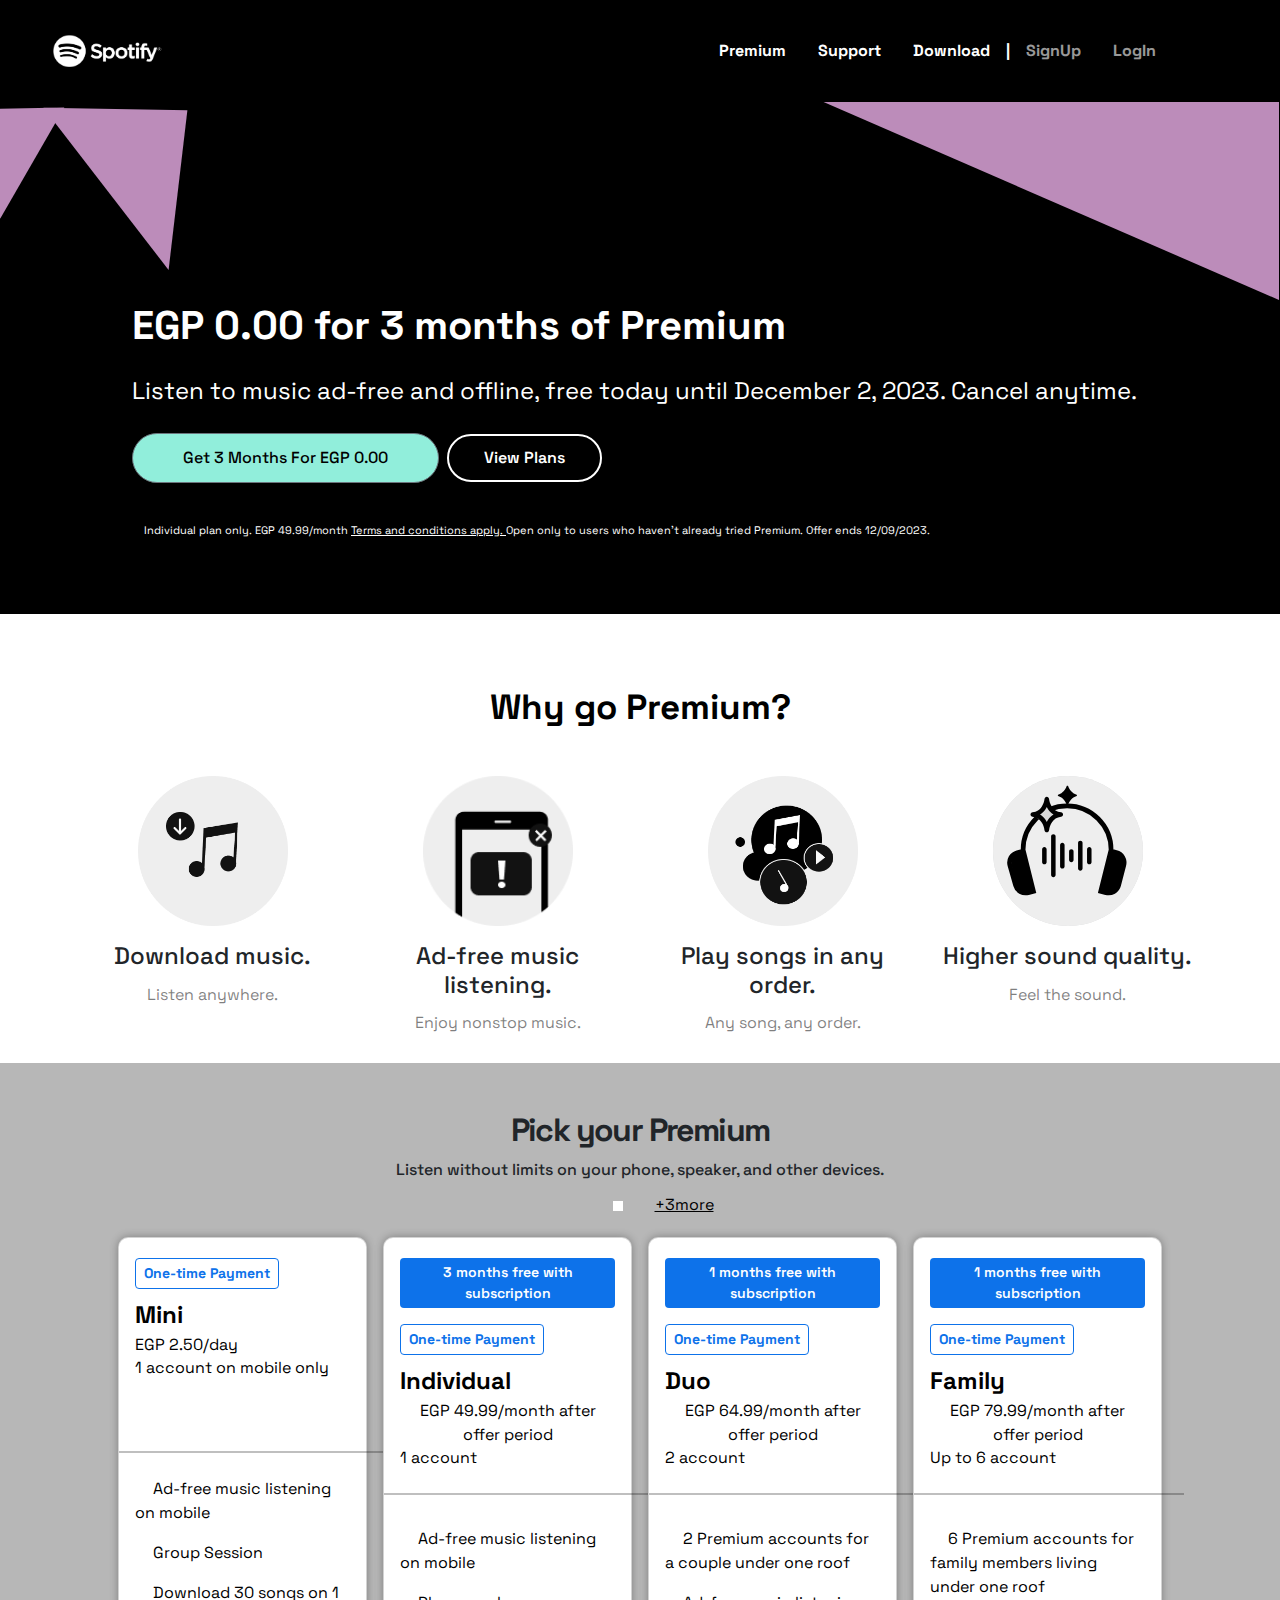
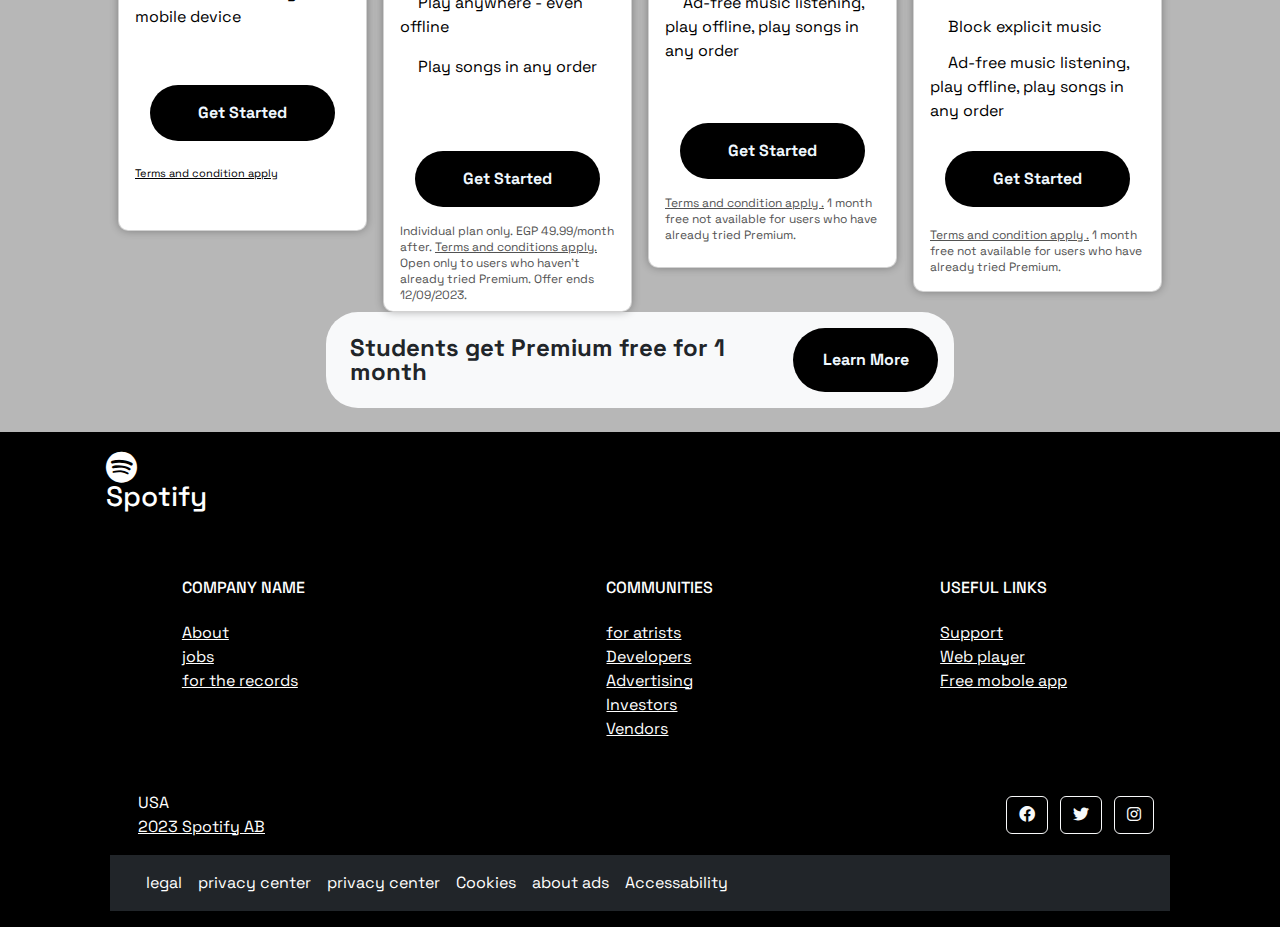
==== index.html @ 702aa42f "Update index.html" ====
<!DOCTYPE html>
<html lang="en">
<head>
    <meta charset="UTF-8">
    <meta name="viewport" content="width=device-width, initial-scale=1.0">
    <meta name="description" content="Spotify Premium - Get 3 months free - Spotify (EG).">
    <title>Spotify Premium - Get 3 months free - Spotify (EG)</title>
    <link rel="preconnect" href="https://fonts.googleapis.com">
    <link rel="preconnect" href="https://fonts.gstatic.com" crossorigin>
    <link href="https://fonts.googleapis.com/css2?family=Barlow+Semi+Condensed:wght@500;600&family=Epilogue:wght@500;700&family=Inter:wght@400;700;800&family=Karla:wght@400;700&family=Lato&family=Libre+Baskerville:ital@0;1&family=Libre+Franklin:wght@300;600;700&family=Montserrat:wght@200&family=Open+Sans:wght@300;400;700&family=Oswald:wght@200&family=Poppins&family=Rubik&family=Space+Grotesk:wght@400;500;700&display=swap" rel="stylesheet">
    <link rel="stylesheet" href="css/all.min.css">
    <link rel="stylesheet" href="css/bootstrap.min.css">
    <link rel="stylesheet" href="css/animate.css">
    <link rel="stylesheet" href="css/master.css">
    <link rel="stylesheet" href="css/spotify.css">
   
</head>
<body>
    <nav class="navbar navbar-expand-lg bg-body-tertiary navbar-dark bg">
        <div class="container-fluid">
            <a class="navbar-brand px-md-2 py-2 py-md-4 " href="#"><img src="images/logo.png" alt=""></a>
         <button class="navbar-toggler" type="button" data-bs-toggle="offcanvas" data-bs-target="#offcanvasRight" aria-controls="offcanvasRight" aria-label="Toggle navigation">
            <i class="fa-solid fa-bars"></i>
         </button>
          <div class="offcanvas bg offcanvas-end text-bg-dark " tabindex="-1" id="offcanvasRight" aria-labelledby="offcanvasRightLabel">
            <div class="offcanvas-header">
              <button type="button" class="btn-close btn-close-white mx-auto me-1" data-bs-dismiss="offcanvas" aria-label="Close"></button>
            </div>
          <div class="offcanvas-body" id="navbarSupportedContent">
            <ul class="navbar-nav px-md-5 me-auto mx-md-5 mb-2 mb-lg-0 fw-bold fs-6 ">
              <li class="nav-item py-2 py-md-0">
                <a class="nav-link px-md-3" aria-current="page" href="#">Premium</a>
              </li>
              <li class="nav-item py-2 py-md-0">
                <a class="nav-link px-md-3" href="#">Support</a>
              </li>
              <li class="nav-item py-2 py-md-0">
                <a class="nav-link px-md-3" href="#">Download</a>
              </li>
              <span class="span">|</span>
              <li class="nav-item py-2 py-md-0">
                <a class="nav-link sign px-md-3" href="#">SignUp</a>
              </li>
              <li class="nav-item py-2 py-md-0">
                <a class="nav-link sign px-md-3" href="#">LogIn</a>
              </li>
            </ul>
          </div>
        </div>
      </nav>

      <header class="container-fluid bg">
        <div class="triangle1"></div>
        <div class="triangle2"></div>
        <div class="div1">
            <h1 class="h1font">EGP 0.00 for 3 months of Premium</h1>
            <p class="pfont">Listen to music ad-free and offline, free today until December 2, 2023. Cancel anytime.</p>
            <button type="button " class="btn btn-secondary my-2 my-md-4 rounded-5 button">Get 3 Months For EGP 0.00</button>
            <button type="button" class="btn btn-secondary  my-3 my-md-0 rounded-5  button2">View Plans</button>
            <footer class="container-fluid pfooterfont">
                Individual plan only. EGP 49.99/month <a href="">Terms and conditions apply. </a> Open only to users who haven't already tried Premium. Offer ends 12/09/2023.
            </footer>
        </div>
      </header>
      <section>
        <!-- start features -->
    <div class="features text-center pt-4 pb-4">
      <div class="container">
          <div class="main-title mt-5 mb-5 position-relative">
              <h2>Why go Premium?</h2>
          </div>
          <div class="row">
              <div class="col-md-6 col-lg-3">
                  <div class="feat">
                      <div class="icon-holder position-relative">
                        <img src="images/music1.png"width="150px" alt="music1">
                      </div>
                      <h4 class="md-3 mt-3">Download music.</h4>
                      <p class="text-black-50 lh-lg ">Listen anywhere.</p>
                  </div>
              </div>
              <div class="col-md-6 col-lg-3">
                  <div class="feat">
                      <div class="icon-holder position-relative">
                        <img src="images/music2.png" width="150px"alt="music2.">
                      </div>
                      <h4 class="md-3 mt-3">Ad-free music listening.</h4>
                      <p class=" text-black-50 lh-lg ">Enjoy nonstop music.</p>
                  </div>
              </div>
              <div class="col-md-6 col-lg-3">
                  <div class="feat">
                      <div class="icon-holder position-relative">
                        <img src="images/music3.png" width="150px"alt="music3">
                      </div>
                      <h4 class="md-3 mt-3">Play songs in any order.</h4>
                      <p class="text-black-50 lh-lg ">Any song, any order.</p>
                  </div>
              </div>
              <div class="  col-md-6 col-lg-3">
                  <div class="feat">
                      <div class="icon-holder position-relative">
                        <img src="images/4a4fc24a-69b3-476b-b6d9-e7597cda526e_enhance_icon_(1).svg"  width="150px">
                      </div>
                      <h4 class="md-3 mt-3">Higher sound quality.</h4>
                      <p class="text-black-50 lh-lg ">Feel the sound.</p>
                  </div>
              </div>
          </div>

      </div>
  </div>
  <!-- end features -->

      </section>
    <div class="container-fluid" id="perimum">
    <h2 class="text-center pt-5">Pick your Premium</h2>
    <h3 class="text-center ">Listen without limits on your phone, speaker, and other devices. </h3>
    <div class="p-1" id="#icons">
      <ul class="text-center  ">
        <a class=href="#"><img src="./Photos/visa.png" alt="" id="visa"></a>
        <a class=href="#"><img src="./Photos/card.png" alt="" id="card"></a>
        <a class=href="#"><img src="./Photos/vodafone.png" alt="" id="vodafone"></a>
        <a class=href="#"><img src="./Photos/orange.png" alt="" id="vodafone"></a>
        <a href="#" class="text-black tt" data-bs-placement="bottom" data-bs-toggle="tooltip" title="">+3more</a>
      </ul>
    </div>
    <div class="container px-5 g-sm-3">
      <div class="row g-md-3 g-sm-5 text-center">
        <div class="col-md-3 col-sm-12">
          <div class="card my-auto" id="c1"> <span id="c2" class="py-1 px-2 mx-3">One-time Payment</span>
            <p id="p1" class="mx-3 pt-2 ">Mini</p>
            <p id="p2" class="mx-3 ">EGP 2.50/day</p>
            <p class="mx-3" id="p3">1 account on mobile only</p>
            <br><br><br>
            <hr class=" m-auto">
            <div class="card-body text-start pb-5">

              <p class="card-text py-2 "> <a href="#"><i class="fa-solid fa-check text-black "></i></a> Ad-free music
                listening on mobile</p>
              <p class="card-text py-2"> <a href="#"><i class="fa-solid fa-check text-black"></i></a> Group Session</p>
              <p class="card-text py-2 "> <a href="#"><i class="fa-solid fa-check text-black"></i></a> Download 30 songs
                on 1
                mobile device</p>


            </div>

            <button class="m-auto w-75 px-5 py-3 mb-2">Get Started</button>
            <a class="mx-3 pt-3 pb-5" id="terms">Terms and condition apply</a>

          </div>
          <br>
        </div>
        <div class="col-md-3 col-sm-12">
          <div class="card my-auto" id="c1">
            <span id="c4" class="py-1 px-2 mx-3 mb-3 ">3 months free with subscription</span>
            <span id="c2" class="py-1 px-2 mx-3">One-time Payment</span>
            <p id="p1" class="mx-3 pt-2 ">Individual</p>
            <p id="p2" class="mx-3 ">EGP 49.99/month after offer period</p>
            <p class="mx-3 pb-2" id="p3">1 account </p>

            <hr>

            <div class="card-body text-start pb-4 pt-2">
              <p class="card-text py-2 "> <a href="#"><i class="fa-solid fa-check text-black "></i></a> Ad-free music
                listening on mobile</p>
              <p class="card-text py-2"> <a href="#"><i class="fa-solid fa-check text-black"></i></a> Play anywhere -
                even offline</p>
              <p class="card-text py-2"> <a href="#"><i class="fa-solid fa-check text-black"></i></a> Play songs in any
                order</p>
            </div>
            <br>

            <button class="m-auto w-75 px-5 py-3 mt-3">Get Started</button>
            <a class="mx-3 pt-3 pb-2 text-justify" id="terms2">Individual plan only. EGP 49.99/month after. <span>Terms
                and conditions
                apply.</span> Open only to users who haven't already tried Premium. Offer ends 12/09/2023.</a>


          </div>
        </div>
        <div class="col-md-3 col-sm-12">
          <div class="card my-auto" id="c1">
            <span id="c4" class="py-1 px-2 mx-3 mb-3 ">1 months free with subscription</span>
            <span id="c2" class="py-1 px-2 mx-3">One-time Payment</span>
            <p id="p1" class="mx-3 pt-2 ">Duo</p>
            <p id="p2" class="mx-3 ">EGP 64.99/month after offer period</p>
            <p class="mx-3 pb-2" id="p3">2 account </p>

            <hr>

            <div class="card-body text-start pb-4 pt-2">
              <p class="card-text py-2 "> <a href="#"><i class="fa-solid fa-check text-black "></i></a> 2 Premium
                accounts for a couple under one roof</p>
              <p class="card-text py-2"> <a href="#"><i class="fa-solid fa-check text-black"></i></a> Ad-free music
                listening, play offline, play songs in any order</p>
            </div>
            <br>
            <button class="m-auto w-75 px-5 py-3 mt-1 ">Get Started</button>
            <a class="mx-3 pt-3 pb-4 text-justify" id="terms2"><span>Terms and condition apply .</span> 1 month free not
              available for users who have already tried Premium.</a>

          </div>
        </div>

        <div class="col-md-3 col-sm-12">
          <div class="card my-auto" id="c1">
            <span id="c4" class="py-1 px-2 mx-3 mb-3 ">1 months free with subscription</span>
            <span id="c2" class="py-1 px-2 mx-3">One-time Payment</span>
            <p id="p1" class="mx-3 pt-2 ">Family</p>
            <p id="p2" class="mx-3 ">EGP 79.99/month after offer period</p>
            <p class="mx-3 pb-2" id="p3">Up to 6 account </p>

            <hr>

            <div class="card-body text-start pb-4 pt-2">
              <p class="card-text py-2 "> <a href="#"><i class="fa-solid fa-check text-black "></i></a> 6 Premium
                accounts for family members living under one roof</p>
              <p class="card-text py-2"> <a href="#"><i class="fa-solid fa-check text-black"></i></a> Block explicit
                music</p>
              <p class="card-text py-1"> <a href="#"><i class="fa-solid fa-check text-black"></i></a> Ad-free music
                listening, play offline, play songs in any order</p>
            </div>

            <button class="m-auto w-75 px-5 py-3 mb-1">Get Started</button>
            <a class="mx-3 pt-3 pb-3 text-justify" id="terms2"><span>Terms and condition apply .</span> 1 month free not
              available for users who have already tried Premium.</a>


          </div>
        </div>
      </div>
    </div>
    <div class=" justify-content-center py-3 d-flex bg-light rounded-5 w-50 mx-auto  ">
      <p class=" w-75 px-3 mx-2 py-2 " id="pfoot">Students get Premium free for 1 month</p>
      <button id="bot1" class=" w-25 py-2 mx-3">Learn More</button>
    </div>
    <br>
  </div>
  </div>

      <section>

      </section>
       <!-- Footer -->
        <footer
                class="text-center text-lg-start text-white"
                style="background-color: black"
                >
          <!-- Grid container -->
          <div class="container p-4 pb-0">

            <div class="container">
              <div class="item1">
                <div>
                  <i class="fa-brands fa-spotify fa-2xl" style="color: #ffffff;"></i><h3 class=" mb-4 font-weight-bold">Spotify</h3>
                </div>
              </div>
           
             <br>

            <!-- Section: Links -->
            <section class="">
              <!--Grid row-->
              <div class="row">
                <!-- Grid column -->
                <div class="col-md-3 col-lg-3 col-xl-3 mx-auto mt-3">
                  <h6 class="text-uppercase mb-4 font-weight-bold">
                    Company name
                  </h6>
                  <p>
                    <a class="text-white">About</a>
                  </p>
                  <p>
                    <a class="text-white">jobs</a>
                  </p>
                  <p>
                    <a class="text-white">for the records</a>
                  </p>
                </div>
                <!-- Grid column -->
      
                <hr class="w-100 clearfix d-md-none" />
      
                <!-- Grid column -->
                <div class="col-md-2 col-lg-2 col-xl-2 mx-auto mt-3">
                  <h6 class="text-uppercase mb-4 font-weight-bold">Communities</h6>
                  <p>
                    <a class="text-white">for atrists</a>
                  </p>
                  <p>
                    <a class="text-white">Developers</a>
                  </p>
                  <p>
                    <a class="text-white">Advertising</a>
                  </p>
                  <p>
                    <a class="text-white">Investors</a>
                  </p>
                  <p>
                    <a class="text-white">Vendors</a>
                  </p>
                </div>
                <!-- Grid column -->
      
                <hr class="w-100 clearfix d-md-none" />
      
                <!-- Grid column -->
                <div class="col-md-3 col-lg-2 col-xl-2 mx-auto mt-3">
                  <h6 class="text-uppercase mb-4 font-weight-bold">
                    Useful links
                  </h6>
                  <p>
                    <a class="text-white">Support</a>
                  </p>
                  <p>
                    <a class="text-white">Web player</a>
                  </p>
                  <p>
                    <a class="text-white">Free mobole app</a>
                  </p>
                
                </div>
      
               
              <!--Grid row-->
            </section>
            <!-- Section: Links -->
      
            <hr class="my-3">
      
            <!-- Section: Copyright -->
            <section class="p-3 pt-0">
              <div class="row d-flex align-items-center">
                <!-- Grid column -->
                <div class="col-md-7 col-lg-8 text-center text-md-start">
                  <!-- Copyright -->
                  <div class="p-3">
                    USA
                    <br>
                    <a class="text-white" href="https://mdbootstrap.com/"
                       >2023 Spotify AB</a
                      >
                  </div>
                  <!-- Copyright -->
                </div>
                <!-- Grid column -->

                <div class="col-md-5 col-lg-4 ml-lg-0 text-center text-md-end">

                  <!-- Facebook -->


                  <a
                     class="btn btn-outline-light btn-floating m-1"
                     class="text-white"
                     role="button"
                     ><i class="fa-brands fa-facebook"></i>
                    </a>
    

                 
                  <!-- Twitter -->
                  <a
                     class="btn btn-outline-light btn-floating m-1"
                     class="text-white"
                     role="button"
                     ><i class="fab fa-twitter"></i
                    ></a>
    
                  <!-- Instagram -->
                  <a
                     class="btn btn-outline-light btn-floating m-1"
                     class="text-white"
                     role="button"
                     ><i class="fab fa-instagram"></i
                    ></a>
                </div>

               
              
                <nav class="navbar navbar-expand-lg bg-body-dark bg-dark" data-bs-theme="dark">
                  <div class="container-fluid" >
                    <a class="navbar-brand" href="#"></a>
                    <button class="navbar-toggler" type="button" data-bs-toggle="collapse" data-bs-target="#navbarSupportedContent" aria-controls="navbarSupportedContent" aria-expanded="false" aria-label="Toggle navigation">
                      <span class="navbar-toggler-icon"></span>
                    </button>
                    <div class="collapse navbar-collapse" id="navbarSupportedContent">
                      <ul class="navbar-nav me-auto mb-2 mb-lg-0">
                        <li class="nav-item">
                          <a class="nav-link active" aria-current="page" href="#">legal</a>
                        </li>
                        <li class="nav-item">
                          <a class="nav-link" href="#">privacy center</a>
                        </li>
                        <li class="nav-item">
                          <a class="nav-link" href="#">privacy center</a>
                        </li>
                        <li class="nav-item">
                          <a class="nav-link" href="#"> Cookies</a>
                        </li>

                        <li class="nav-item">
                          <a class="nav-link" href="#">about ads</a>
                        </li>

                        <li class="nav-item">
                          <a class="nav-link" href="#">Accessability</a>
                        </li>
                      </ul>
                      
                    </div>
                  </div>
                </nav>

                <!-- Grid column -->
              </div>
            </section>
            <!-- Section: Copyright -->
          </div>
          <!-- Grid container -->
        </footer>
        <!-- Footer -->
      </div>
    <script src="js/bootstrap.bundle.min.js"></script>
    <script src="js/wow.min.js"></script>
    <script>
      new WOW().init();
    </script>
</body>
</html>
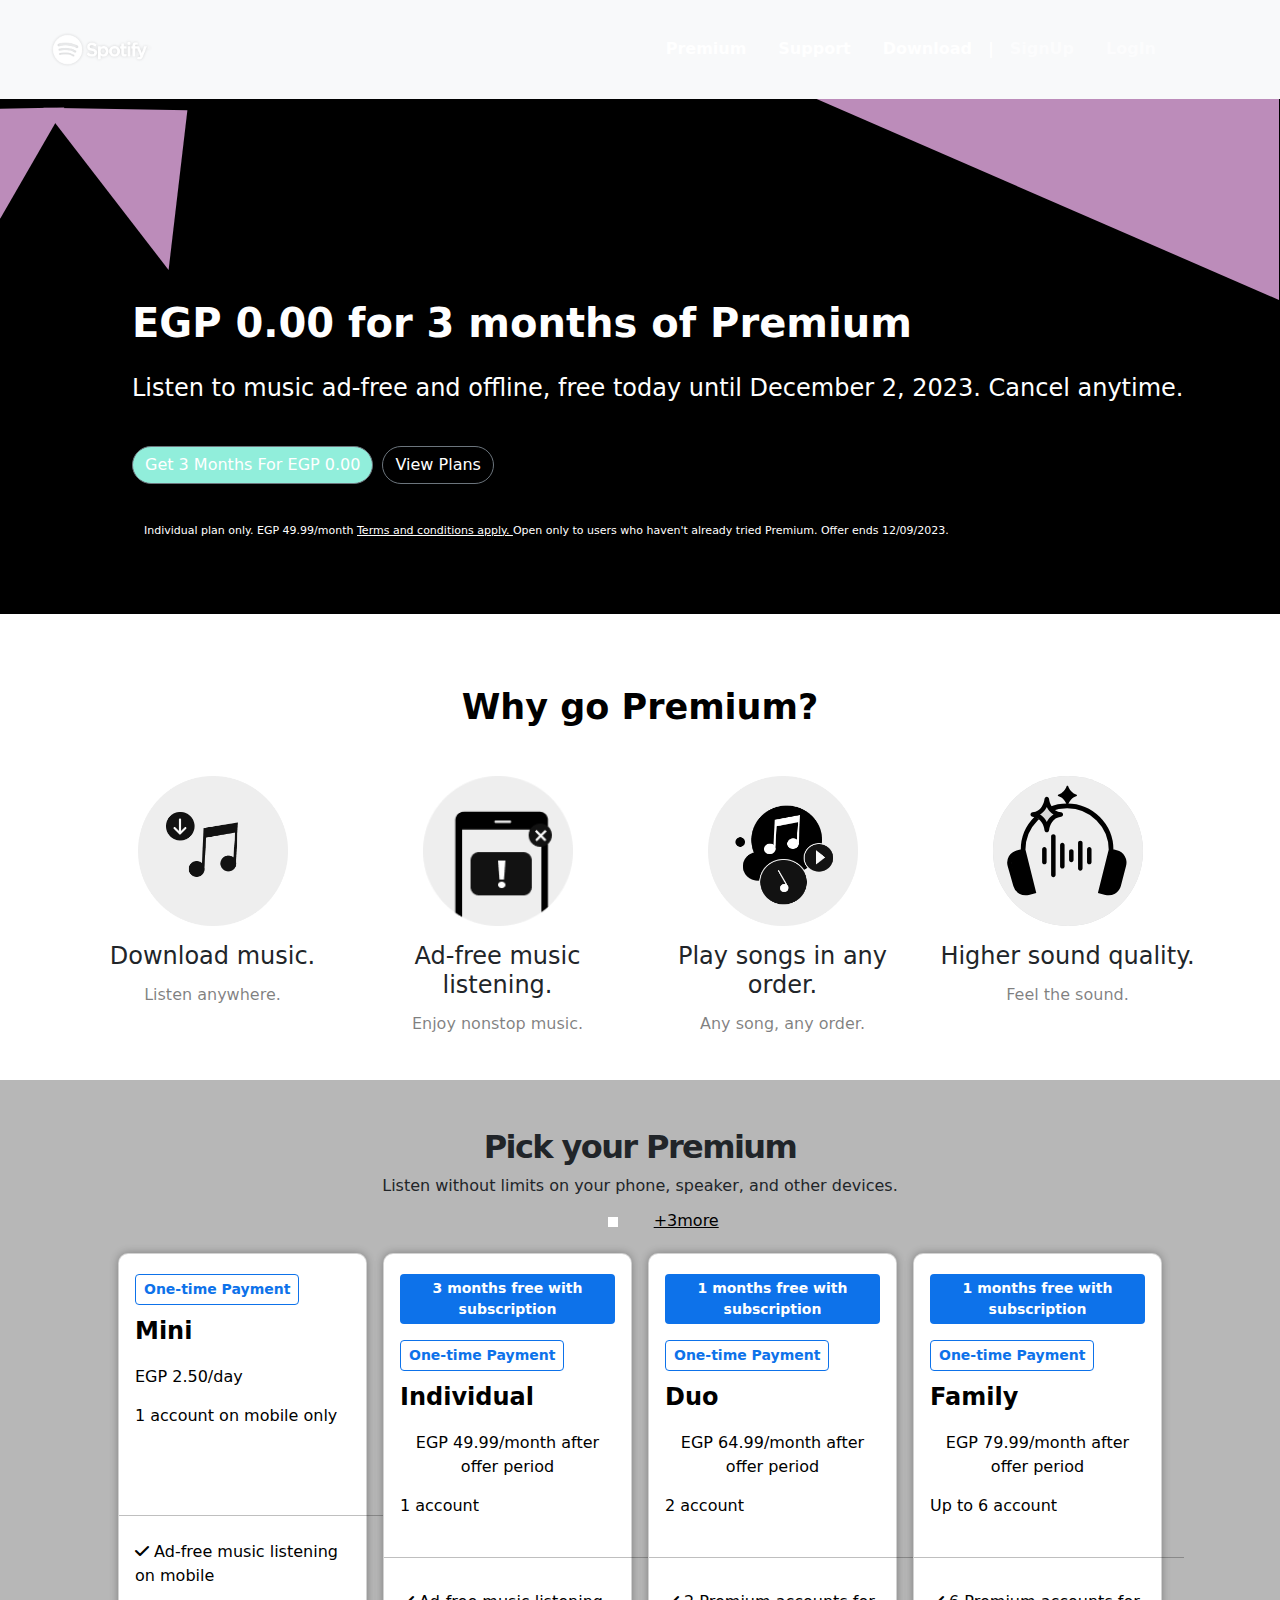
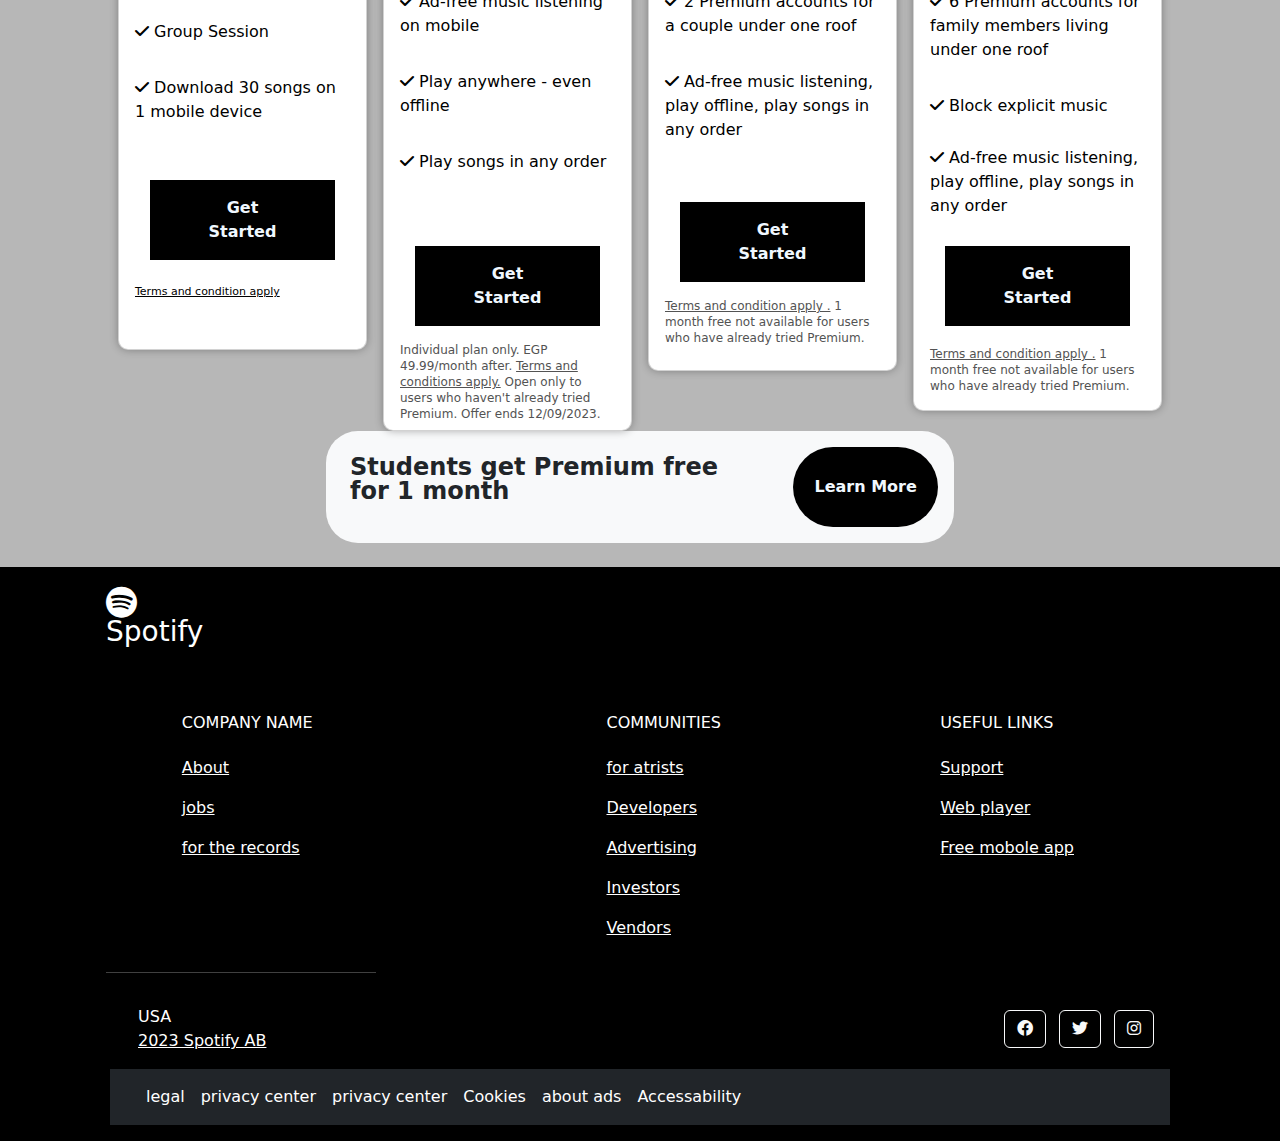
==== commit e6799d23: "Update index.html" ====
--- a/index.html
+++ b/index.html
@@ -13,6 +13,9 @@
     <link rel="stylesheet" href="css/animate.css">
     <link rel="stylesheet" href="css/master.css">
     <link rel="stylesheet" href="css/spotify.css">
+     <link rel="stylesheet" href="css/bootstrap.css">
+
+    
    
 </head>
 <body>
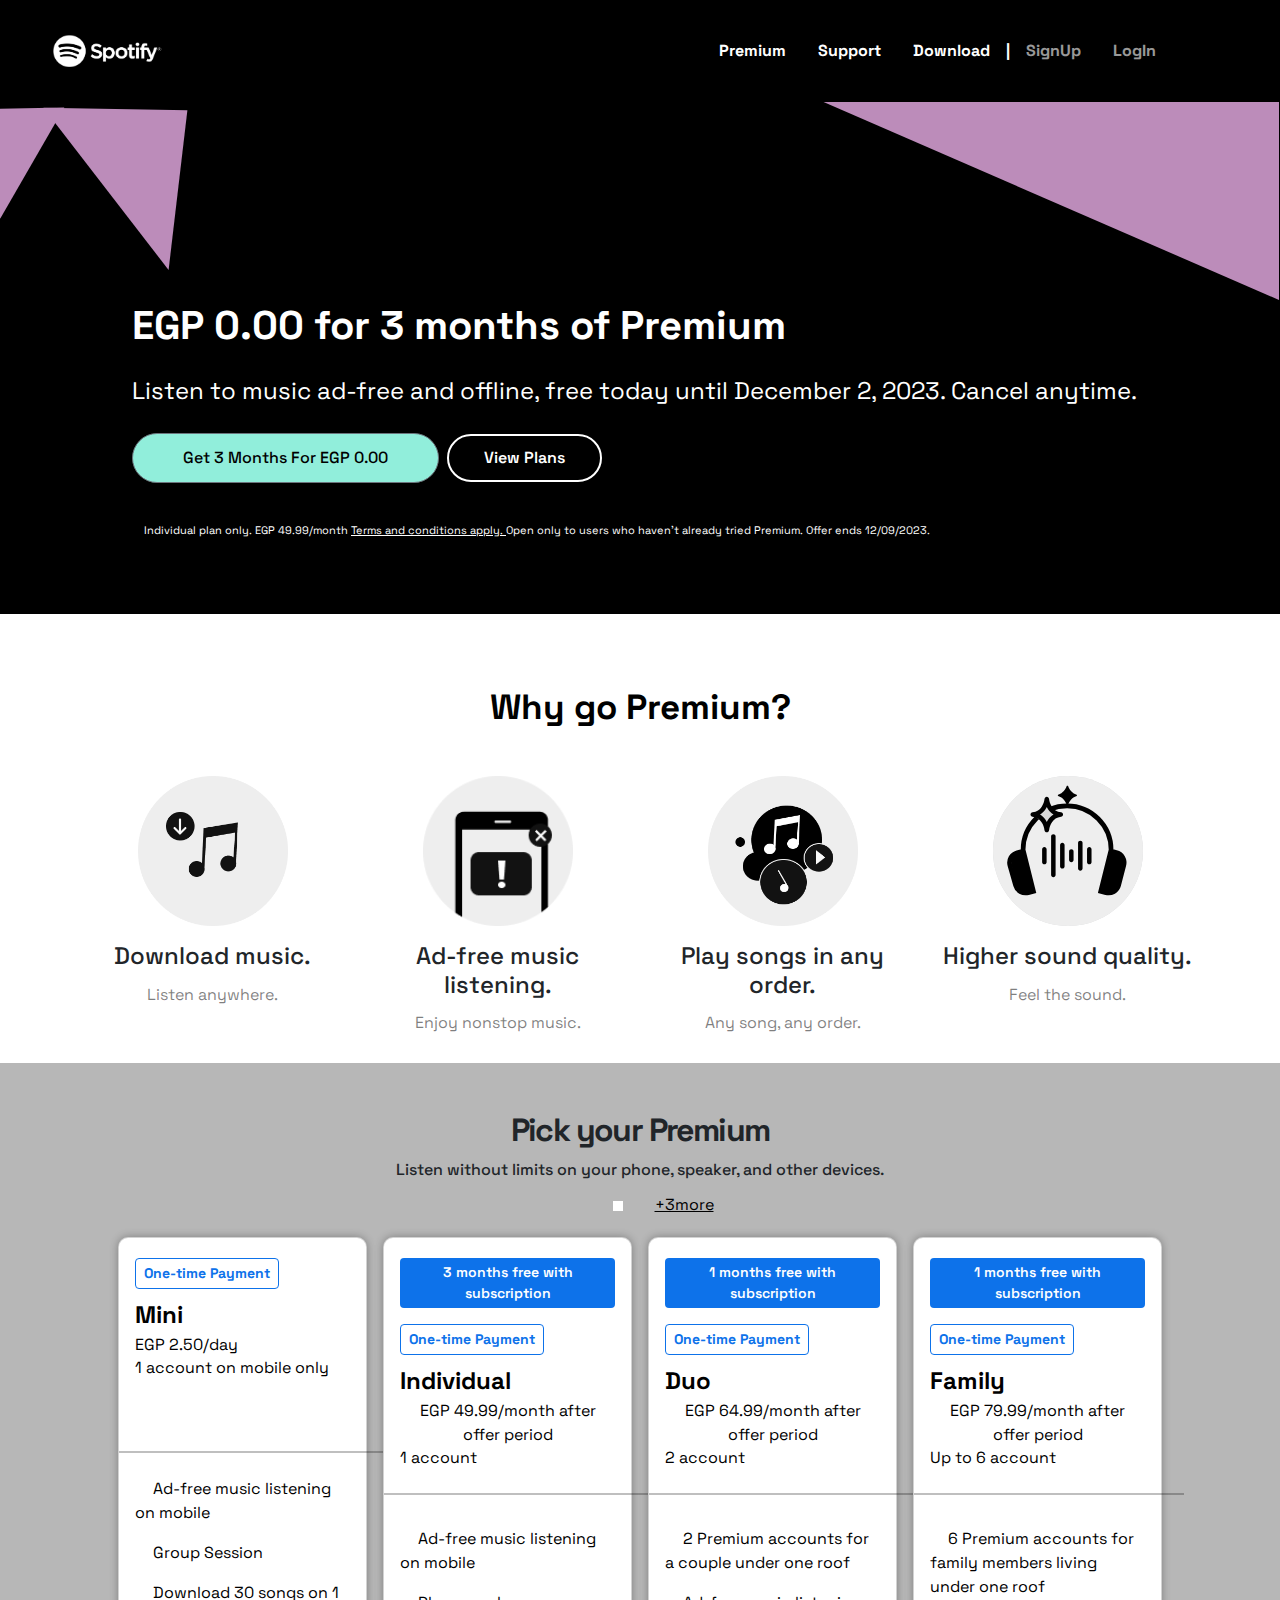
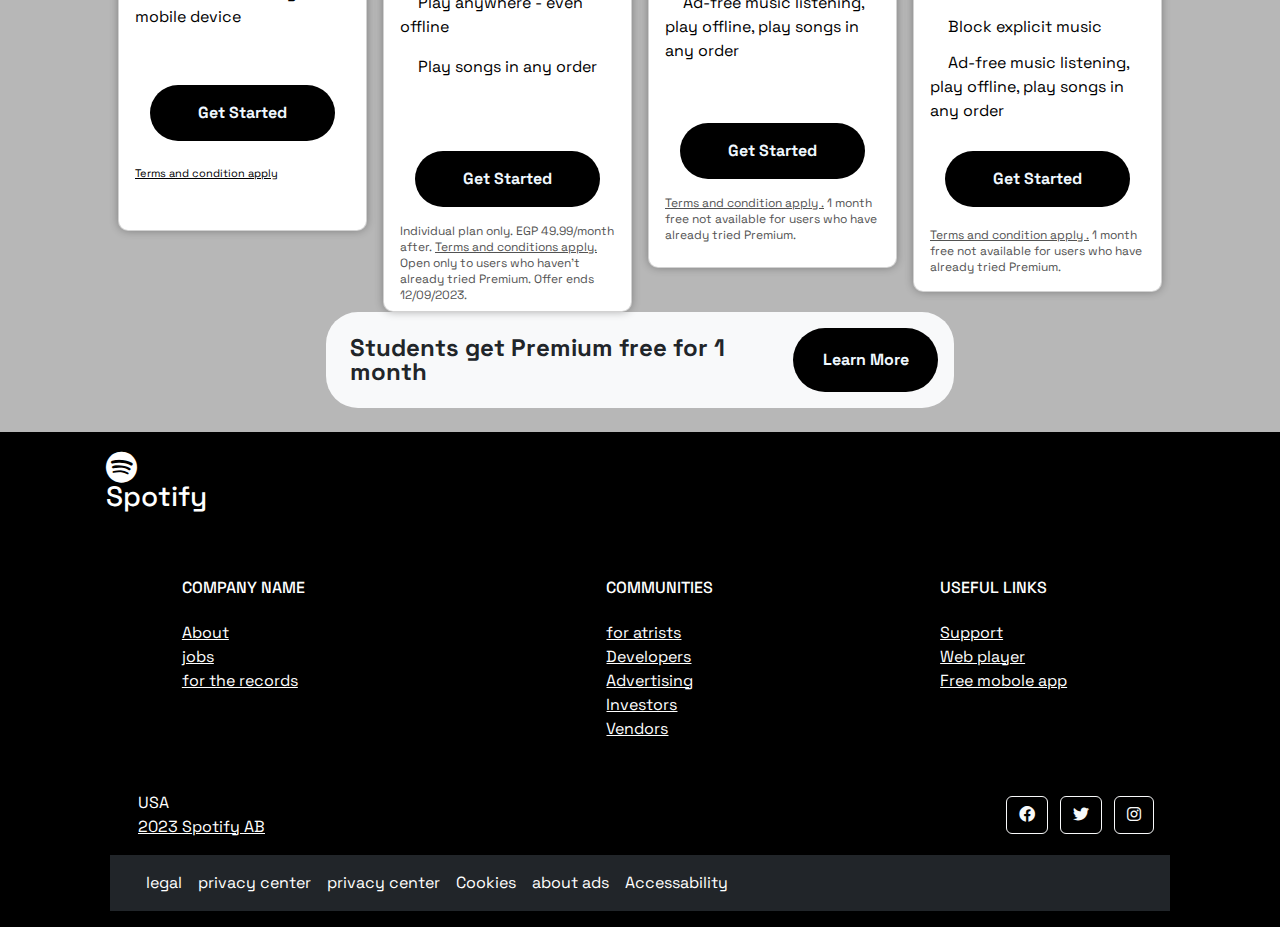
==== commit 1125ee7a: "Update index.html" ====
--- a/index.html
+++ b/index.html
@@ -13,7 +13,6 @@
     <link rel="stylesheet" href="css/animate.css">
     <link rel="stylesheet" href="css/master.css">
     <link rel="stylesheet" href="css/spotify.css">
-     <link rel="stylesheet" href="css/bootstrap.css">
 
     
    
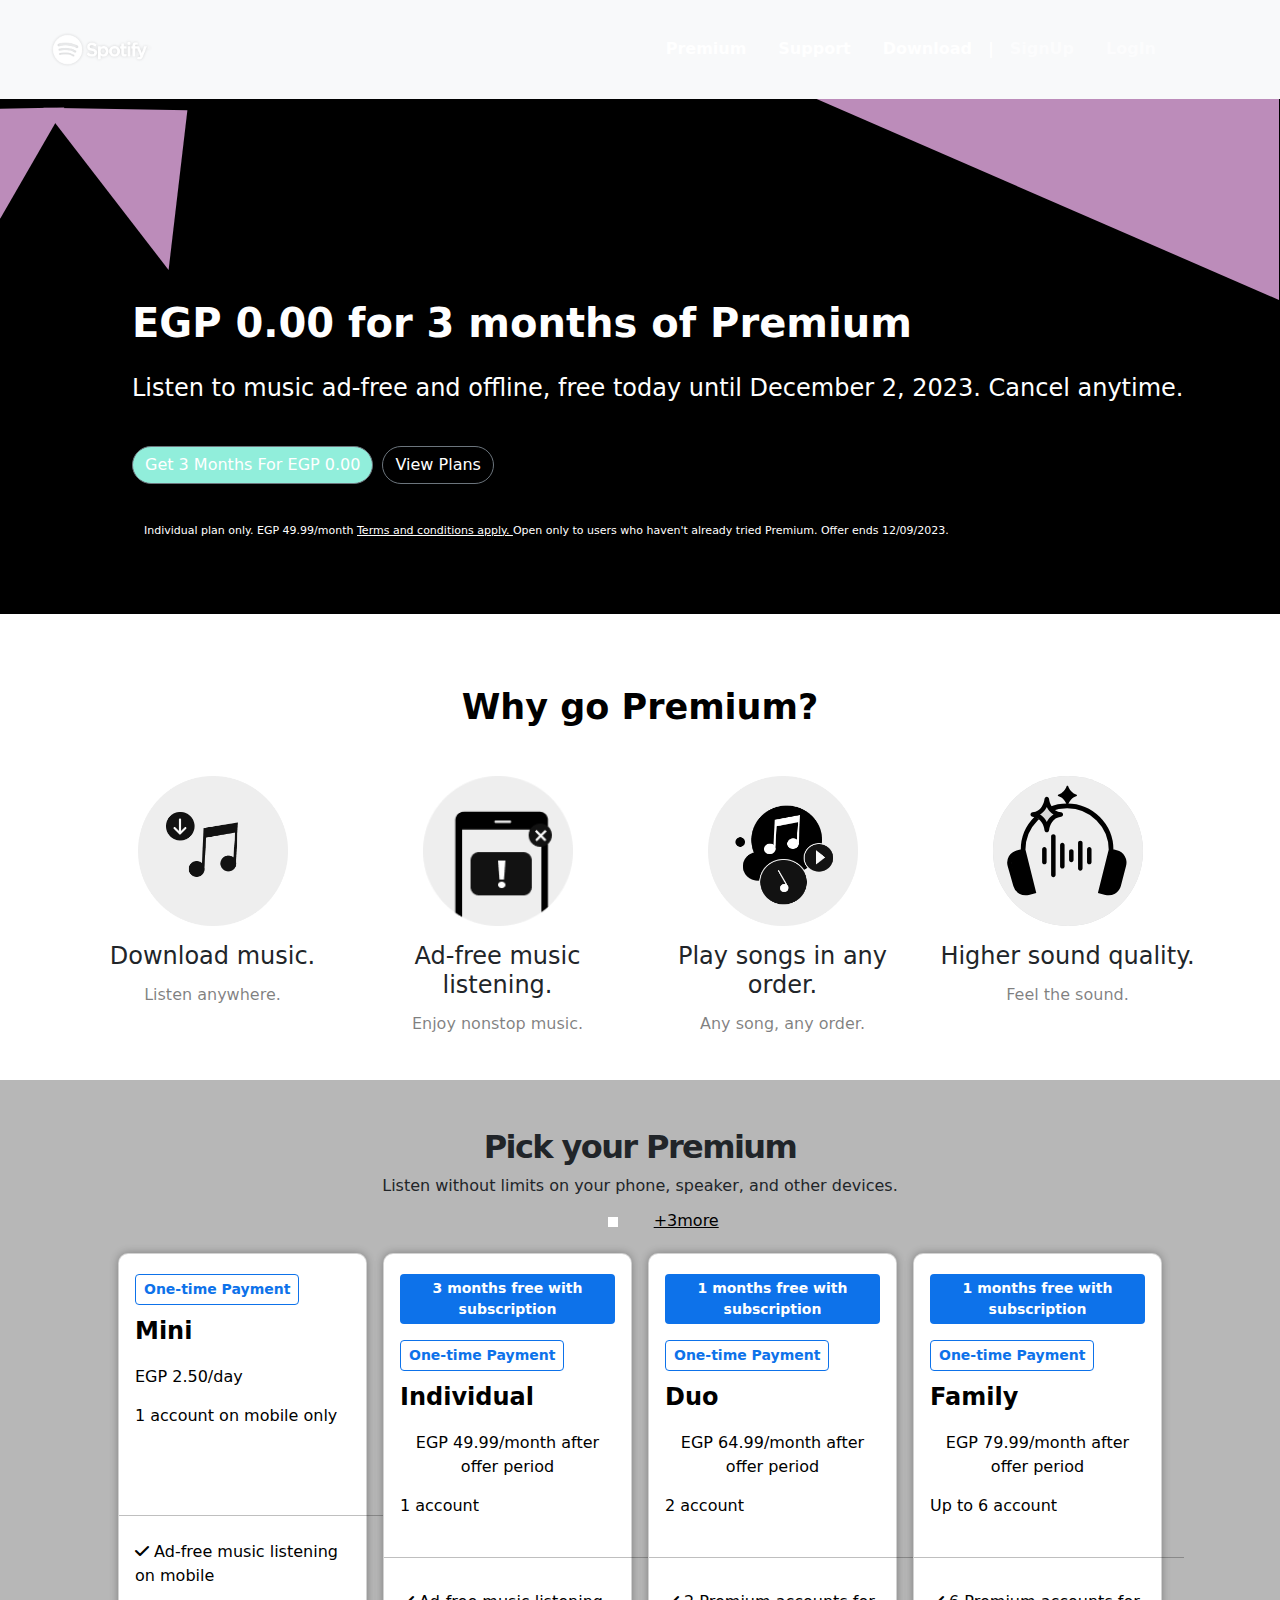
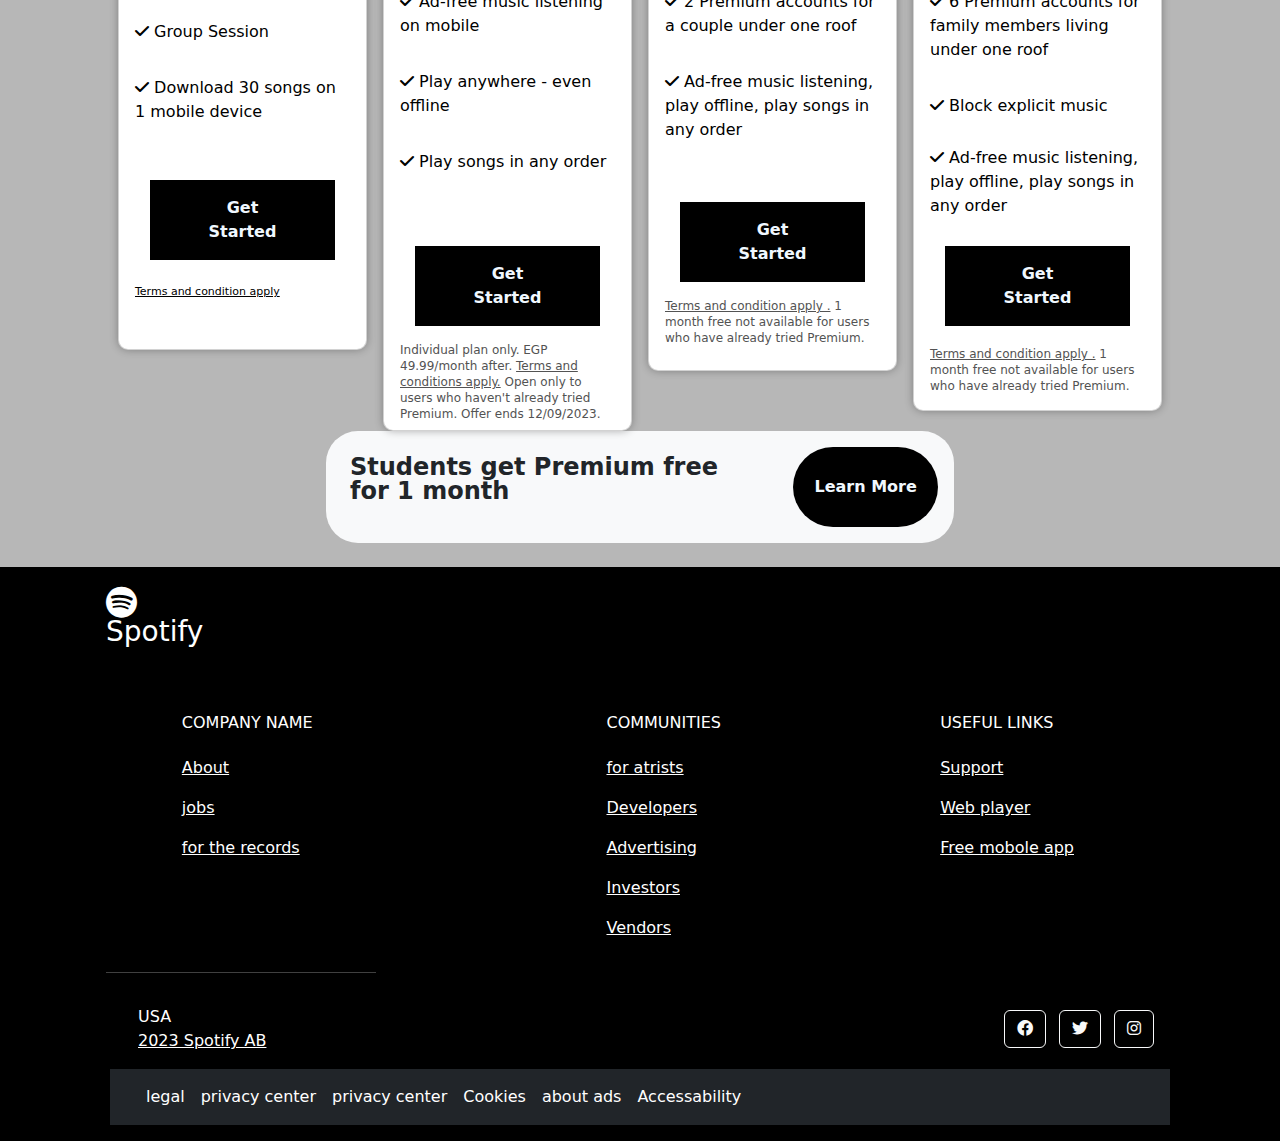
==== commit c1049816: "Update index.html" ====
--- a/index.html
+++ b/index.html
@@ -13,6 +13,9 @@
     <link rel="stylesheet" href="css/animate.css">
     <link rel="stylesheet" href="css/master.css">
     <link rel="stylesheet" href="css/spotify.css">
+    <link rel="stylesheet" href="all.min.css">
+    <link rel="stylesheet" href="css/bootstrap.css"
+
 
     
    
--- a/all.min.css
+++ b/all.min.css
@@ -0,0 +1,9 @@
+/*!
+ * Font Awesome Free 6.4.0 by @fontawesome - https://fontawesome.com
+ * License - https://fontawesome.com/license/free (Icons: CC BY 4.0, Fonts: SIL OFL 1.1, Code: MIT License)
+ * Copyright 2023 Fonticons, Inc.
+ */
+.fa{font-family:var(--fa-style-family,"Font Awesome 6 Free");font-weight:var(--fa-style,900)}.fa,.fa-brands,.fa-classic,.fa-regular,.fa-sharp,.fa-solid,.fab,.far,.fas{-moz-osx-font-smoothing:grayscale;-webkit-font-smoothing:antialiased;display:var(--fa-display,inline-block);font-style:normal;font-variant:normal;line-height:1;text-rendering:auto}.fa-classic,.fa-regular,.fa-solid,.far,.fas{font-family:"Font Awesome 6 Free"}.fa-brands,.fab{font-family:"Font Awesome 6 Brands"}.fa-1x{font-size:1em}.fa-2x{font-size:2em}.fa-3x{font-size:3em}.fa-4x{font-size:4em}.fa-5x{font-size:5em}.fa-6x{font-size:6em}.fa-7x{font-size:7em}.fa-8x{font-size:8em}.fa-9x{font-size:9em}.fa-10x{font-size:10em}.fa-2xs{font-size:.625em;line-height:.1em;vertical-align:.225em}.fa-xs{font-size:.75em;line-height:.08333em;vertical-align:.125em}.fa-sm{font-size:.875em;line-height:.07143em;vertical-align:.05357em}.fa-lg{font-size:1.25em;line-height:.05em;vertical-align:-.075em}.fa-xl{font-size:1.5em;line-height:.04167em;vertical-align:-.125em}.fa-2xl{font-size:2em;line-height:.03125em;vertical-align:-.1875em}.fa-fw{text-align:center;width:1.25em}.fa-ul{list-style-type:none;margin-left:var(--fa-li-margin,2.5em);padding-left:0}.fa-ul>li{position:relative}.fa-li{left:calc(var(--fa-li-width, 2em)*-1);position:absolute;text-align:center;width:var(--fa-li-width,2em);line-height:inherit}.fa-border{border-radius:var(--fa-border-radius,.1em);border:var(--fa-border-width,.08em) var(--fa-border-style,solid) var(--fa-border-color,#eee);padding:var(--fa-border-padding,.2em .25em .15em)}.fa-pull-left{float:left;margin-right:var(--fa-pull-margin,.3em)}.fa-pull-right{float:right;margin-left:var(--fa-pull-margin,.3em)}.fa-beat{-webkit-animation-name:fa-beat;animation-name:fa-beat;-webkit-animation-delay:var(--fa-animation-delay,0s);animation-delay:var(--fa-animation-delay,0s);-webkit-animation-direction:var(--fa-animation-direction,normal);animation-direction:var(--fa-animation-direction,normal);-webkit-animation-duration:var(--fa-animation-duration,1s);animation-duration:var(--fa-animation-duration,1s);-webkit-animation-iteration-count:var(--fa-animation-iteration-count,infinite);animation-iteration-count:var(--fa-animation-iteration-count,infinite);-webkit-animation-timing-function:var(--fa-animation-timing,ease-in-out);animation-timing-function:var(--fa-animation-timing,ease-in-out)}.fa-bounce{-webkit-animation-name:fa-bounce;animation-name:fa-bounce;-webkit-animation-delay:var(--fa-animation-delay,0s);animation-delay:var(--fa-animation-delay,0s);-webkit-animation-direction:var(--fa-animation-direction,normal);animation-direction:var(--fa-animation-direction,normal);-webkit-animation-duration:var(--fa-animation-duration,1s);animation-duration:var(--fa-animation-duration,1s);-webkit-animation-iteration-count:var(--fa-animation-iteration-count,infinite);animation-iteration-count:var(--fa-animation-iteration-count,infinite);-webkit-animation-timing-function:var(--fa-animation-timing,cubic-bezier(.28,.84,.42,1));animation-timing-function:var(--fa-animation-timing,cubic-bezier(.28,.84,.42,1))}.fa-fade{-webkit-animation-name:fa-fade;animation-name:fa-fade;-webkit-animation-iteration-count:var(--fa-animation-iteration-count,infinite);animation-iteration-count:var(--fa-animation-iteration-count,infinite);-webkit-animation-timing-function:var(--fa-animation-timing,cubic-bezier(.4,0,.6,1));animation-timing-function:var(--fa-animation-timing,cubic-bezier(.4,0,.6,1))}.fa-beat-fade,.fa-fade{-webkit-animation-delay:var(--fa-animation-delay,0s);animation-delay:var(--fa-animation-delay,0s);-webkit-animation-direction:var(--fa-animation-direction,normal);animation-direction:var(--fa-animation-direction,normal);-webkit-animation-duration:var(--fa-animation-duration,1s);animation-duration:var(--fa-animation-duration,1s)}.fa-beat-fade{-webkit-animation-name:fa-beat-fade;animation-name:fa-beat-fade;-webkit-animation-iteration-count:var(--fa-animation-iteration-count,infinite);animation-iteration-count:var(--fa-animation-iteration-count,infinite);-webkit-animation-timing-function:var(--fa-animation-timing,cubic-bezier(.4,0,.6,1));animation-timing-function:var(--fa-animation-timing,cubic-bezier(.4,0,.6,1))}.fa-flip{-webkit-animation-name:fa-flip;animation-name:fa-flip;-webkit-animation-delay:var(--fa-animation-delay,0s);animation-delay:var(--fa-animation-delay,0s);-webkit-animation-direction:var(--fa-animation-direction,normal);animation-direction:var(--fa-animation-direction,normal);-webkit-animation-duration:var(--fa-animation-duration,1s);animation-duration:var(--fa-animation-duration,1s);-webkit-animation-iteration-count:var(--fa-animation-iteration-count,infinite);animation-iteration-count:var(--fa-animation-iteration-count,infinite);-webkit-animation-timing-function:var(--fa-animation-timing,ease-in-out);animation-timing-function:var(--fa-animation-timing,ease-in-out)}.fa-shake{-webkit-animation-name:fa-shake;animation-name:fa-shake;-webkit-animation-duration:var(--fa-animation-duration,1s);animation-duration:var(--fa-animation-duration,1s);-webkit-animation-iteration-count:var(--fa-animation-iteration-count,infinite);animation-iteration-count:var(--fa-animation-iteration-count,infinite);-webkit-animation-timing-function:var(--fa-animation-timing,linear);animation-timing-function:var(--fa-animation-timing,linear)}.fa-shake,.fa-spin{-webkit-animation-delay:var(--fa-animation-delay,0s);animation-delay:var(--fa-animation-delay,0s);-webkit-animation-direction:var(--fa-animation-direction,normal);animation-direction:var(--fa-animation-direction,normal)}.fa-spin{-webkit-animation-name:fa-spin;animation-name:fa-spin;-webkit-animation-duration:var(--fa-animation-duration,2s);animation-duration:var(--fa-animation-duration,2s);-webkit-animation-iteration-count:var(--fa-animation-iteration-count,infinite);animation-iteration-count:var(--fa-animation-iteration-count,infinite);-webkit-animation-timing-function:var(--fa-animation-timing,linear);animation-timing-function:var(--fa-animation-timing,linear)}.fa-spin-reverse{--fa-animation-direction:reverse}.fa-pulse,.fa-spin-pulse{-webkit-animation-name:fa-spin;animation-name:fa-spin;-webkit-animation-direction:var(--fa-animation-direction,normal);animation-direction:var(--fa-animation-direction,normal);-webkit-animation-duration:var(--fa-animation-duration,1s);animation-duration:var(--fa-animation-duration,1s);-webkit-animation-iteration-count:var(--fa-animation-iteration-count,infinite);animation-iteration-count:var(--fa-animation-iteration-count,infinite);-webkit-animation-timing-function:var(--fa-animation-timing,steps(8));animation-timing-function:var(--fa-animation-timing,steps(8))}@media (prefers-reduced-motion:reduce){.fa-beat,.fa-beat-fade,.fa-bounce,.fa-fade,.fa-flip,.fa-pulse,.fa-shake,.fa-spin,.fa-spin-pulse{-webkit-animation-delay:-1ms;animation-delay:-1ms;-webkit-animation-duration:1ms;animation-duration:1ms;-webkit-animation-iteration-count:1;animation-iteration-count:1;-webkit-transition-delay:0s;transition-delay:0s;-webkit-transition-duration:0s;transition-duration:0s}}@-webkit-keyframes fa-beat{0%,90%{-webkit-transform:scale(1);transform:scale(1)}45%{-webkit-transform:scale(var(--fa-beat-scale,1.25));transform:scale(var(--fa-beat-scale,1.25))}}@keyframes fa-beat{0%,90%{-webkit-transform:scale(1);transform:scale(1)}45%{-webkit-transform:scale(var(--fa-beat-scale,1.25));transform:scale(var(--fa-beat-scale,1.25))}}@-webkit-keyframes fa-bounce{0%{-webkit-transform:scale(1) translateY(0);transform:scale(1) translateY(0)}10%{-webkit-transform:scale(var(--fa-bounce-start-scale-x,1.1),var(--fa-bounce-start-scale-y,.9)) translateY(0);transform:scale(var(--fa-bounce-start-scale-x,1.1),var(--fa-bounce-start-scale-y,.9)) translateY(0)}30%{-webkit-transform:scale(var(--fa-bounce-jump-scale-x,.9),var(--fa-bounce-jump-scale-y,1.1)) translateY(var(--fa-bounce-height,-.5em));transform:scale(var(--fa-bounce-jump-scale-x,.9),var(--fa-bounce-jump-scale-y,1.1)) translateY(var(--fa-bounce-height,-.5em))}50%{-webkit-transform:scale(var(--fa-bounce-land-scale-x,1.05),var(--fa-bounce-land-scale-y,.95)) translateY(0);transform:scale(var(--fa-bounce-land-scale-x,1.05),var(--fa-bounce-land-scale-y,.95)) translateY(0)}57%{-webkit-transform:scale(1) translateY(var(--fa-bounce-rebound,-.125em));transform:scale(1) translateY(var(--fa-bounce-rebound,-.125em))}64%{-webkit-transform:scale(1) translateY(0);transform:scale(1) translateY(0)}to{-webkit-transform:scale(1) translateY(0);transform:scale(1) translateY(0)}}@keyframes fa-bounce{0%{-webkit-transform:scale(1) translateY(0);transform:scale(1) translateY(0)}10%{-webkit-transform:scale(var(--fa-bounce-start-scale-x,1.1),var(--fa-bounce-start-scale-y,.9)) translateY(0);transform:scale(var(--fa-bounce-start-scale-x,1.1),var(--fa-bounce-start-scale-y,.9)) translateY(0)}30%{-webkit-transform:scale(var(--fa-bounce-jump-scale-x,.9),var(--fa-bounce-jump-scale-y,1.1)) translateY(var(--fa-bounce-height,-.5em));transform:scale(var(--fa-bounce-jump-scale-x,.9),var(--fa-bounce-jump-scale-y,1.1)) translateY(var(--fa-bounce-height,-.5em))}50%{-webkit-transform:scale(var(--fa-bounce-land-scale-x,1.05),var(--fa-bounce-land-scale-y,.95)) translateY(0);transform:scale(var(--fa-bounce-land-scale-x,1.05),var(--fa-bounce-land-scale-y,.95)) translateY(0)}57%{-webkit-transform:scale(1) translateY(var(--fa-bounce-rebound,-.125em));transform:scale(1) translateY(var(--fa-bounce-rebound,-.125em))}64%{-webkit-transform:scale(1) translateY(0);transform:scale(1) translateY(0)}to{-webkit-transform:scale(1) translateY(0);transform:scale(1) translateY(0)}}@-webkit-keyframes fa-fade{50%{opacity:var(--fa-fade-opacity,.4)}}@keyframes fa-fade{50%{opacity:var(--fa-fade-opacity,.4)}}@-webkit-keyframes fa-beat-fade{0%,to{opacity:var(--fa-beat-fade-opacity,.4);-webkit-transform:scale(1);transform:scale(1)}50%{opacity:1;-webkit-transform:scale(var(--fa-beat-fade-scale,1.125));transform:scale(var(--fa-beat-fade-scale,1.125))}}@keyframes fa-beat-fade{0%,to{opacity:var(--fa-beat-fade-opacity,.4);-webkit-transform:scale(1);transform:scale(1)}50%{opacity:1;-webkit-transform:scale(var(--fa-beat-fade-scale,1.125));transform:scale(var(--fa-beat-fade-scale,1.125))}}@-webkit-keyframes fa-flip{50%{-webkit-transform:rotate3d(var(--fa-flip-x,0),var(--fa-flip-y,1),var(--fa-flip-z,0),var(--fa-flip-angle,-180deg));transform:rotate3d(var(--fa-flip-x,0),var(--fa-flip-y,1),var(--fa-flip-z,0),var(--fa-flip-angle,-180deg))}}@keyframes fa-flip{50%{-webkit-transform:rotate3d(var(--fa-flip-x,0),var(--fa-flip-y,1),var(--fa-flip-z,0),var(--fa-flip-angle,-180deg));transform:rotate3d(var(--fa-flip-x,0),var(--fa-flip-y,1),var(--fa-flip-z,0),var(--fa-flip-angle,-180deg))}}@-webkit-keyframes fa-shake{0%{-webkit-transform:rotate(-15deg);transform:rotate(-15deg)}4%{-webkit-transform:rotate(15deg);transform:rotate(15deg)}8%,24%{-webkit-transform:rotate(-18deg);transform:rotate(-18deg)}12%,28%{-webkit-transform:rotate(18deg);transform:rotate(18deg)}16%{-webkit-transform:rotate(-22deg);transform:rotate(-22deg)}20%{-webkit-transform:rotate(22deg);transform:rotate(22deg)}32%{-webkit-transform:rotate(-12deg);transform:rotate(-12deg)}36%{-webkit-transform:rotate(12deg);transform:rotate(12deg)}40%,to{-webkit-transform:rotate(0deg);transform:rotate(0deg)}}@keyframes fa-shake{0%{-webkit-transform:rotate(-15deg);transform:rotate(-15deg)}4%{-webkit-transform:rotate(15deg);transform:rotate(15deg)}8%,24%{-webkit-transform:rotate(-18deg);transform:rotate(-18deg)}12%,28%{-webkit-transform:rotate(18deg);transform:rotate(18deg)}16%{-webkit-transform:rotate(-22deg);transform:rotate(-22deg)}20%{-webkit-transform:rotate(22deg);transform:rotate(22deg)}32%{-webkit-transform:rotate(-12deg);transform:rotate(-12deg)}36%{-webkit-transform:rotate(12deg);transform:rotate(12deg)}40%,to{-webkit-transform:rotate(0deg);transform:rotate(0deg)}}@-webkit-keyframes fa-spin{0%{-webkit-transform:rotate(0deg);transform:rotate(0deg)}to{-webkit-transform:rotate(1turn);transform:rotate(1turn)}}@keyframes fa-spin{0%{-webkit-transform:rotate(0deg);transform:rotate(0deg)}to{-webkit-transform:rotate(1turn);transform:rotate(1turn)}}.fa-rotate-90{-webkit-transform:rotate(90deg);transform:rotate(90deg)}.fa-rotate-180{-webkit-transform:rotate(180deg);transform:rotate(180deg)}.fa-rotate-270{-webkit-transform:rotate(270deg);transform:rotate(270deg)}.fa-flip-horizontal{-webkit-transform:scaleX(-1);transform:scaleX(-1)}.fa-flip-vertical{-webkit-transform:scaleY(-1);transform:scaleY(-1)}.fa-flip-both,.fa-flip-horizontal.fa-flip-vertical{-webkit-transform:scale(-1);transform:scale(-1)}.fa-rotate-by{-webkit-transform:rotate(var(--fa-rotate-angle,none));transform:rotate(var(--fa-rotate-angle,none))}.fa-stack{display:inline-block;height:2em;line-height:2em;position:relative;vertical-align:middle;width:2.5em}.fa-stack-1x,.fa-stack-2x{left:0;position:absolute;text-align:center;width:100%;z-index:var(--fa-stack-z-index,auto)}.fa-stack-1x{line-height:inherit}.fa-stack-2x{font-size:2em}.fa-inverse{color:var(--fa-inverse,#fff)}
+
+.fa-0:before{content:"\30"}.fa-1:before{content:"\31"}.fa-2:before{content:"\32"}.fa-3:before{content:"\33"}.fa-4:before{content:"\34"}.fa-5:before{content:"\35"}.fa-6:before{content:"\36"}.fa-7:before{content:"\37"}.fa-8:before{content:"\38"}.fa-9:before{content:"\39"}.fa-fill-drip:before{content:"\f576"}.fa-arrows-to-circle:before{content:"\e4bd"}.fa-chevron-circle-right:before,.fa-circle-chevron-right:before{content:"\f138"}.fa-at:before{content:"\40"}.fa-trash-alt:before,.fa-trash-can:before{content:"\f2ed"}.fa-text-height:before{content:"\f034"}.fa-user-times:before,.fa-user-xmark:before{content:"\f235"}.fa-stethoscope:before{content:"\f0f1"}.fa-comment-alt:before,.fa-message:before{content:"\f27a"}.fa-info:before{content:"\f129"}.fa-compress-alt:before,.fa-down-left-and-up-right-to-center:before{content:"\f422"}.fa-explosion:before{content:"\e4e9"}.fa-file-alt:before,.fa-file-lines:before,.fa-file-text:before{content:"\f15c"}.fa-wave-square:before{content:"\f83e"}.fa-ring:before{content:"\f70b"}.fa-building-un:before{content:"\e4d9"}.fa-dice-three:before{content:"\f527"}.fa-calendar-alt:before,.fa-calendar-days:before{content:"\f073"}.fa-anchor-circle-check:before{content:"\e4aa"}.fa-building-circle-arrow-right:before{content:"\e4d1"}.fa-volleyball-ball:before,.fa-volleyball:before{content:"\f45f"}.fa-arrows-up-to-line:before{content:"\e4c2"}.fa-sort-desc:before,.fa-sort-down:before{content:"\f0dd"}.fa-circle-minus:before,.fa-minus-circle:before{content:"\f056"}.fa-door-open:before{content:"\f52b"}.fa-right-from-bracket:before,.fa-sign-out-alt:before{content:"\f2f5"}.fa-atom:before{content:"\f5d2"}.fa-soap:before{content:"\e06e"}.fa-heart-music-camera-bolt:before,.fa-icons:before{content:"\f86d"}.fa-microphone-alt-slash:before,.fa-microphone-lines-slash:before{content:"\f539"}.fa-bridge-circle-check:before{content:"\e4c9"}.fa-pump-medical:before{content:"\e06a"}.fa-fingerprint:before{content:"\f577"}.fa-hand-point-right:before{content:"\f0a4"}.fa-magnifying-glass-location:before,.fa-search-location:before{content:"\f689"}.fa-forward-step:before,.fa-step-forward:before{content:"\f051"}.fa-face-smile-beam:before,.fa-smile-beam:before{content:"\f5b8"}.fa-flag-checkered:before{content:"\f11e"}.fa-football-ball:before,.fa-football:before{content:"\f44e"}.fa-school-circle-exclamation:before{content:"\e56c"}.fa-crop:before{content:"\f125"}.fa-angle-double-down:before,.fa-angles-down:before{content:"\f103"}.fa-users-rectangle:before{content:"\e594"}.fa-people-roof:before{content:"\e537"}.fa-people-line:before{content:"\e534"}.fa-beer-mug-empty:before,.fa-beer:before{content:"\f0fc"}.fa-diagram-predecessor:before{content:"\e477"}.fa-arrow-up-long:before,.fa-long-arrow-up:before{content:"\f176"}.fa-burn:before,.fa-fire-flame-simple:before{content:"\f46a"}.fa-male:before,.fa-person:before{content:"\f183"}.fa-laptop:before{content:"\f109"}.fa-file-csv:before{content:"\f6dd"}.fa-menorah:before{content:"\f676"}.fa-truck-plane:before{content:"\e58f"}.fa-record-vinyl:before{content:"\f8d9"}.fa-face-grin-stars:before,.fa-grin-stars:before{content:"\f587"}.fa-bong:before{content:"\f55c"}.fa-pastafarianism:before,.fa-spaghetti-monster-flying:before{content:"\f67b"}.fa-arrow-down-up-across-line:before{content:"\e4af"}.fa-spoon:before,.fa-utensil-spoon:before{content:"\f2e5"}.fa-jar-wheat:before{content:"\e517"}.fa-envelopes-bulk:before,.fa-mail-bulk:before{content:"\f674"}.fa-file-circle-exclamation:before{content:"\e4eb"}.fa-circle-h:before,.fa-hospital-symbol:before{content:"\f47e"}.fa-pager:before{content:"\f815"}.fa-address-book:before,.fa-contact-book:before{content:"\f2b9"}.fa-strikethrough:before{content:"\f0cc"}.fa-k:before{content:"\4b"}.fa-landmark-flag:before{content:"\e51c"}.fa-pencil-alt:before,.fa-pencil:before{content:"\f303"}.fa-backward:before{content:"\f04a"}.fa-caret-right:before{content:"\f0da"}.fa-comments:before{content:"\f086"}.fa-file-clipboard:before,.fa-paste:before{content:"\f0ea"}.fa-code-pull-request:before{content:"\e13c"}.fa-clipboard-list:before{content:"\f46d"}.fa-truck-loading:before,.fa-truck-ramp-box:before{content:"\f4de"}.fa-user-check:before{content:"\f4fc"}.fa-vial-virus:before{content:"\e597"}.fa-sheet-plastic:before{content:"\e571"}.fa-blog:before{content:"\f781"}.fa-user-ninja:before{content:"\f504"}.fa-person-arrow-up-from-line:before{content:"\e539"}.fa-scroll-torah:before,.fa-torah:before{content:"\f6a0"}.fa-broom-ball:before,.fa-quidditch-broom-ball:before,.fa-quidditch:before{content:"\f458"}.fa-toggle-off:before{content:"\f204"}.fa-archive:before,.fa-box-archive:before{content:"\f187"}.fa-person-drowning:before{content:"\e545"}.fa-arrow-down-9-1:before,.fa-sort-numeric-desc:before,.fa-sort-numeric-down-alt:before{content:"\f886"}.fa-face-grin-tongue-squint:before,.fa-grin-tongue-squint:before{content:"\f58a"}.fa-spray-can:before{content:"\f5bd"}.fa-truck-monster:before{content:"\f63b"}.fa-w:before{content:"\57"}.fa-earth-africa:before,.fa-globe-africa:before{content:"\f57c"}.fa-rainbow:before{content:"\f75b"}.fa-circle-notch:before{content:"\f1ce"}.fa-tablet-alt:before,.fa-tablet-screen-button:before{content:"\f3fa"}.fa-paw:before{content:"\f1b0"}.fa-cloud:before{content:"\f0c2"}.fa-trowel-bricks:before{content:"\e58a"}.fa-face-flushed:before,.fa-flushed:before{content:"\f579"}.fa-hospital-user:before{content:"\f80d"}.fa-tent-arrow-left-right:before{content:"\e57f"}.fa-gavel:before,.fa-legal:before{content:"\f0e3"}.fa-binoculars:before{content:"\f1e5"}.fa-microphone-slash:before{content:"\f131"}.fa-box-tissue:before{content:"\e05b"}.fa-motorcycle:before{content:"\f21c"}.fa-bell-concierge:before,.fa-concierge-bell:before{content:"\f562"}.fa-pen-ruler:before,.fa-pencil-ruler:before{content:"\f5ae"}.fa-people-arrows-left-right:before,.fa-people-arrows:before{content:"\e068"}.fa-mars-and-venus-burst:before{content:"\e523"}.fa-caret-square-right:before,.fa-square-caret-right:before{content:"\f152"}.fa-cut:before,.fa-scissors:before{content:"\f0c4"}.fa-sun-plant-wilt:before{content:"\e57a"}.fa-toilets-portable:before{content:"\e584"}.fa-hockey-puck:before{content:"\f453"}.fa-table:before{content:"\f0ce"}.fa-magnifying-glass-arrow-right:before{content:"\e521"}.fa-digital-tachograph:before,.fa-tachograph-digital:before{content:"\f566"}.fa-users-slash:before{content:"\e073"}.fa-clover:before{content:"\e139"}.fa-mail-reply:before,.fa-reply:before{content:"\f3e5"}.fa-star-and-crescent:before{content:"\f699"}.fa-house-fire:before{content:"\e50c"}.fa-minus-square:before,.fa-square-minus:before{content:"\f146"}.fa-helicopter:before{content:"\f533"}.fa-compass:before{content:"\f14e"}.fa-caret-square-down:before,.fa-square-caret-down:before{content:"\f150"}.fa-file-circle-question:before{content:"\e4ef"}.fa-laptop-code:before{content:"\f5fc"}.fa-swatchbook:before{content:"\f5c3"}.fa-prescription-bottle:before{content:"\f485"}.fa-bars:before,.fa-navicon:before{content:"\f0c9"}.fa-people-group:before{content:"\e533"}.fa-hourglass-3:before,.fa-hourglass-end:before{content:"\f253"}.fa-heart-broken:before,.fa-heart-crack:before{content:"\f7a9"}.fa-external-link-square-alt:before,.fa-square-up-right:before{content:"\f360"}.fa-face-kiss-beam:before,.fa-kiss-beam:before{content:"\f597"}.fa-film:before{content:"\f008"}.fa-ruler-horizontal:before{content:"\f547"}.fa-people-robbery:before{content:"\e536"}.fa-lightbulb:before{content:"\f0eb"}.fa-caret-left:before{content:"\f0d9"}.fa-circle-exclamation:before,.fa-exclamation-circle:before{content:"\f06a"}.fa-school-circle-xmark:before{content:"\e56d"}.fa-arrow-right-from-bracket:before,.fa-sign-out:before{content:"\f08b"}.fa-chevron-circle-down:before,.fa-circle-chevron-down:before{content:"\f13a"}.fa-unlock-alt:before,.fa-unlock-keyhole:before{content:"\f13e"}.fa-cloud-showers-heavy:before{content:"\f740"}.fa-headphones-alt:before,.fa-headphones-simple:before{content:"\f58f"}.fa-sitemap:before{content:"\f0e8"}.fa-circle-dollar-to-slot:before,.fa-donate:before{content:"\f4b9"}.fa-memory:before{content:"\f538"}.fa-road-spikes:before{content:"\e568"}.fa-fire-burner:before{content:"\e4f1"}.fa-flag:before{content:"\f024"}.fa-hanukiah:before{content:"\f6e6"}.fa-feather:before{content:"\f52d"}.fa-volume-down:before,.fa-volume-low:before{content:"\f027"}.fa-comment-slash:before{content:"\f4b3"}.fa-cloud-sun-rain:before{content:"\f743"}.fa-compress:before{content:"\f066"}.fa-wheat-alt:before,.fa-wheat-awn:before{content:"\e2cd"}.fa-ankh:before{content:"\f644"}.fa-hands-holding-child:before{content:"\e4fa"}.fa-asterisk:before{content:"\2a"}.fa-check-square:before,.fa-square-check:before{content:"\f14a"}.fa-peseta-sign:before{content:"\e221"}.fa-header:before,.fa-heading:before{content:"\f1dc"}.fa-ghost:before{content:"\f6e2"}.fa-list-squares:before,.fa-list:before{content:"\f03a"}.fa-phone-square-alt:before,.fa-square-phone-flip:before{content:"\f87b"}.fa-cart-plus:before{content:"\f217"}.fa-gamepad:before{content:"\f11b"}.fa-circle-dot:before,.fa-dot-circle:before{content:"\f192"}.fa-dizzy:before,.fa-face-dizzy:before{content:"\f567"}.fa-egg:before{content:"\f7fb"}.fa-house-medical-circle-xmark:before{content:"\e513"}.fa-campground:before{content:"\f6bb"}.fa-folder-plus:before{content:"\f65e"}.fa-futbol-ball:before,.fa-futbol:before,.fa-soccer-ball:before{content:"\f1e3"}.fa-paint-brush:before,.fa-paintbrush:before{content:"\f1fc"}.fa-lock:before{content:"\f023"}.fa-gas-pump:before{content:"\f52f"}.fa-hot-tub-person:before,.fa-hot-tub:before{content:"\f593"}.fa-map-location:before,.fa-map-marked:before{content:"\f59f"}.fa-house-flood-water:before{content:"\e50e"}.fa-tree:before{content:"\f1bb"}.fa-bridge-lock:before{content:"\e4cc"}.fa-sack-dollar:before{content:"\f81d"}.fa-edit:before,.fa-pen-to-square:before{content:"\f044"}.fa-car-side:before{content:"\f5e4"}.fa-share-alt:before,.fa-share-nodes:before{content:"\f1e0"}.fa-heart-circle-minus:before{content:"\e4ff"}.fa-hourglass-2:before,.fa-hourglass-half:before{content:"\f252"}.fa-microscope:before{content:"\f610"}.fa-sink:before{content:"\e06d"}.fa-bag-shopping:before,.fa-shopping-bag:before{content:"\f290"}.fa-arrow-down-z-a:before,.fa-sort-alpha-desc:before,.fa-sort-alpha-down-alt:before{content:"\f881"}.fa-mitten:before{content:"\f7b5"}.fa-person-rays:before{content:"\e54d"}.fa-users:before{content:"\f0c0"}.fa-eye-slash:before{content:"\f070"}.fa-flask-vial:before{content:"\e4f3"}.fa-hand-paper:before,.fa-hand:before{content:"\f256"}.fa-om:before{content:"\f679"}.fa-worm:before{content:"\e599"}.fa-house-circle-xmark:before{content:"\e50b"}.fa-plug:before{content:"\f1e6"}.fa-chevron-up:before{content:"\f077"}.fa-hand-spock:before{content:"\f259"}.fa-stopwatch:before{content:"\f2f2"}.fa-face-kiss:before,.fa-kiss:before{content:"\f596"}.fa-bridge-circle-xmark:before{content:"\e4cb"}.fa-face-grin-tongue:before,.fa-grin-tongue:before{content:"\f589"}.fa-chess-bishop:before{content:"\f43a"}.fa-face-grin-wink:before,.fa-grin-wink:before{content:"\f58c"}.fa-deaf:before,.fa-deafness:before,.fa-ear-deaf:before,.fa-hard-of-hearing:before{content:"\f2a4"}.fa-road-circle-check:before{content:"\e564"}.fa-dice-five:before{content:"\f523"}.fa-rss-square:before,.fa-square-rss:before{content:"\f143"}.fa-land-mine-on:before{content:"\e51b"}.fa-i-cursor:before{content:"\f246"}.fa-stamp:before{content:"\f5bf"}.fa-stairs:before{content:"\e289"}.fa-i:before{content:"\49"}.fa-hryvnia-sign:before,.fa-hryvnia:before{content:"\f6f2"}.fa-pills:before{content:"\f484"}.fa-face-grin-wide:before,.fa-grin-alt:before{content:"\f581"}.fa-tooth:before{content:"\f5c9"}.fa-v:before{content:"\56"}.fa-bangladeshi-taka-sign:before{content:"\e2e6"}.fa-bicycle:before{content:"\f206"}.fa-rod-asclepius:before,.fa-rod-snake:before,.fa-staff-aesculapius:before,.fa-staff-snake:before{content:"\e579"}.fa-head-side-cough-slash:before{content:"\e062"}.fa-ambulance:before,.fa-truck-medical:before{content:"\f0f9"}.fa-wheat-awn-circle-exclamation:before{content:"\e598"}.fa-snowman:before{content:"\f7d0"}.fa-mortar-pestle:before{content:"\f5a7"}.fa-road-barrier:before{content:"\e562"}.fa-school:before{content:"\f549"}.fa-igloo:before{content:"\f7ae"}.fa-joint:before{content:"\f595"}.fa-angle-right:before{content:"\f105"}.fa-horse:before{content:"\f6f0"}.fa-q:before{content:"\51"}.fa-g:before{content:"\47"}.fa-notes-medical:before{content:"\f481"}.fa-temperature-2:before,.fa-temperature-half:before,.fa-thermometer-2:before,.fa-thermometer-half:before{content:"\f2c9"}.fa-dong-sign:before{content:"\e169"}.fa-capsules:before{content:"\f46b"}.fa-poo-bolt:before,.fa-poo-storm:before{content:"\f75a"}.fa-face-frown-open:before,.fa-frown-open:before{content:"\f57a"}.fa-hand-point-up:before{content:"\f0a6"}.fa-money-bill:before{content:"\f0d6"}.fa-bookmark:before{content:"\f02e"}.fa-align-justify:before{content:"\f039"}.fa-umbrella-beach:before{content:"\f5ca"}.fa-helmet-un:before{content:"\e503"}.fa-bullseye:before{content:"\f140"}.fa-bacon:before{content:"\f7e5"}.fa-hand-point-down:before{content:"\f0a7"}.fa-arrow-up-from-bracket:before{content:"\e09a"}.fa-folder-blank:before,.fa-folder:before{content:"\f07b"}.fa-file-medical-alt:before,.fa-file-waveform:before{content:"\f478"}.fa-radiation:before{content:"\f7b9"}.fa-chart-simple:before{content:"\e473"}.fa-mars-stroke:before{content:"\f229"}.fa-vial:before{content:"\f492"}.fa-dashboard:before,.fa-gauge-med:before,.fa-gauge:before,.fa-tachometer-alt-average:before{content:"\f624"}.fa-magic-wand-sparkles:before,.fa-wand-magic-sparkles:before{content:"\e2ca"}.fa-e:before{content:"\45"}.fa-pen-alt:before,.fa-pen-clip:before{content:"\f305"}.fa-bridge-circle-exclamation:before{content:"\e4ca"}.fa-user:before{content:"\f007"}.fa-school-circle-check:before{content:"\e56b"}.fa-dumpster:before{content:"\f793"}.fa-shuttle-van:before,.fa-van-shuttle:before{content:"\f5b6"}.fa-building-user:before{content:"\e4da"}.fa-caret-square-left:before,.fa-square-caret-left:before{content:"\f191"}.fa-highlighter:before{content:"\f591"}.fa-key:before{content:"\f084"}.fa-bullhorn:before{content:"\f0a1"}.fa-globe:before{content:"\f0ac"}.fa-synagogue:before{content:"\f69b"}.fa-person-half-dress:before{content:"\e548"}.fa-road-bridge:before{content:"\e563"}.fa-location-arrow:before{content:"\f124"}.fa-c:before{content:"\43"}.fa-tablet-button:before{content:"\f10a"}.fa-building-lock:before{content:"\e4d6"}.fa-pizza-slice:before{content:"\f818"}.fa-money-bill-wave:before{content:"\f53a"}.fa-area-chart:before,.fa-chart-area:before{content:"\f1fe"}.fa-house-flag:before{content:"\e50d"}.fa-person-circle-minus:before{content:"\e540"}.fa-ban:before,.fa-cancel:before{content:"\f05e"}.fa-camera-rotate:before{content:"\e0d8"}.fa-air-freshener:before,.fa-spray-can-sparkles:before{content:"\f5d0"}.fa-star:before{content:"\f005"}.fa-repeat:before{content:"\f363"}.fa-cross:before{content:"\f654"}.fa-box:before{content:"\f466"}.fa-venus-mars:before{content:"\f228"}.fa-arrow-pointer:before,.fa-mouse-pointer:before{content:"\f245"}.fa-expand-arrows-alt:before,.fa-maximize:before{content:"\f31e"}.fa-charging-station:before{content:"\f5e7"}.fa-shapes:before,.fa-triangle-circle-square:before{content:"\f61f"}.fa-random:before,.fa-shuffle:before{content:"\f074"}.fa-person-running:before,.fa-running:before{content:"\f70c"}.fa-mobile-retro:before{content:"\e527"}.fa-grip-lines-vertical:before{content:"\f7a5"}.fa-spider:before{content:"\f717"}.fa-hands-bound:before{content:"\e4f9"}.fa-file-invoice-dollar:before{content:"\f571"}.fa-plane-circle-exclamation:before{content:"\e556"}.fa-x-ray:before{content:"\f497"}.fa-spell-check:before{content:"\f891"}.fa-slash:before{content:"\f715"}.fa-computer-mouse:before,.fa-mouse:before{content:"\f8cc"}.fa-arrow-right-to-bracket:before,.fa-sign-in:before{content:"\f090"}.fa-shop-slash:before,.fa-store-alt-slash:before{content:"\e070"}.fa-server:before{content:"\f233"}.fa-virus-covid-slash:before{content:"\e4a9"}.fa-shop-lock:before{content:"\e4a5"}.fa-hourglass-1:before,.fa-hourglass-start:before{content:"\f251"}.fa-blender-phone:before{content:"\f6b6"}.fa-building-wheat:before{content:"\e4db"}.fa-person-breastfeeding:before{content:"\e53a"}.fa-right-to-bracket:before,.fa-sign-in-alt:before{content:"\f2f6"}.fa-venus:before{content:"\f221"}.fa-passport:before{content:"\f5ab"}.fa-heart-pulse:before,.fa-heartbeat:before{content:"\f21e"}.fa-people-carry-box:before,.fa-people-carry:before{content:"\f4ce"}.fa-temperature-high:before{content:"\f769"}.fa-microchip:before{content:"\f2db"}.fa-crown:before{content:"\f521"}.fa-weight-hanging:before{content:"\f5cd"}.fa-xmarks-lines:before{content:"\e59a"}.fa-file-prescription:before{content:"\f572"}.fa-weight-scale:before,.fa-weight:before{content:"\f496"}.fa-user-friends:before,.fa-user-group:before{content:"\f500"}.fa-arrow-up-a-z:before,.fa-sort-alpha-up:before{content:"\f15e"}.fa-chess-knight:before{content:"\f441"}.fa-face-laugh-squint:before,.fa-laugh-squint:before{content:"\f59b"}.fa-wheelchair:before{content:"\f193"}.fa-arrow-circle-up:before,.fa-circle-arrow-up:before{content:"\f0aa"}.fa-toggle-on:before{content:"\f205"}.fa-person-walking:before,.fa-walking:before{content:"\f554"}.fa-l:before{content:"\4c"}.fa-fire:before{content:"\f06d"}.fa-bed-pulse:before,.fa-procedures:before{content:"\f487"}.fa-shuttle-space:before,.fa-space-shuttle:before{content:"\f197"}.fa-face-laugh:before,.fa-laugh:before{content:"\f599"}.fa-folder-open:before{content:"\f07c"}.fa-heart-circle-plus:before{content:"\e500"}.fa-code-fork:before{content:"\e13b"}.fa-city:before{content:"\f64f"}.fa-microphone-alt:before,.fa-microphone-lines:before{content:"\f3c9"}.fa-pepper-hot:before{content:"\f816"}.fa-unlock:before{content:"\f09c"}.fa-colon-sign:before{content:"\e140"}.fa-headset:before{content:"\f590"}.fa-store-slash:before{content:"\e071"}.fa-road-circle-xmark:before{content:"\e566"}.fa-user-minus:before{content:"\f503"}.fa-mars-stroke-up:before,.fa-mars-stroke-v:before{content:"\f22a"}.fa-champagne-glasses:before,.fa-glass-cheers:before{content:"\f79f"}.fa-clipboard:before{content:"\f328"}.fa-house-circle-exclamation:before{content:"\e50a"}.fa-file-arrow-up:before,.fa-file-upload:before{content:"\f574"}.fa-wifi-3:before,.fa-wifi-strong:before,.fa-wifi:before{content:"\f1eb"}.fa-bath:before,.fa-bathtub:before{content:"\f2cd"}.fa-underline:before{content:"\f0cd"}.fa-user-edit:before,.fa-user-pen:before{content:"\f4ff"}.fa-signature:before{content:"\f5b7"}.fa-stroopwafel:before{content:"\f551"}.fa-bold:before{content:"\f032"}.fa-anchor-lock:before{content:"\e4ad"}.fa-building-ngo:before{content:"\e4d7"}.fa-manat-sign:before{content:"\e1d5"}.fa-not-equal:before{content:"\f53e"}.fa-border-style:before,.fa-border-top-left:before{content:"\f853"}.fa-map-location-dot:before,.fa-map-marked-alt:before{content:"\f5a0"}.fa-jedi:before{content:"\f669"}.fa-poll:before,.fa-square-poll-vertical:before{content:"\f681"}.fa-mug-hot:before{content:"\f7b6"}.fa-battery-car:before,.fa-car-battery:before{content:"\f5df"}.fa-gift:before{content:"\f06b"}.fa-dice-two:before{content:"\f528"}.fa-chess-queen:before{content:"\f445"}.fa-glasses:before{content:"\f530"}.fa-chess-board:before{content:"\f43c"}.fa-building-circle-check:before{content:"\e4d2"}.fa-person-chalkboard:before{content:"\e53d"}.fa-mars-stroke-h:before,.fa-mars-stroke-right:before{content:"\f22b"}.fa-hand-back-fist:before,.fa-hand-rock:before{content:"\f255"}.fa-caret-square-up:before,.fa-square-caret-up:before{content:"\f151"}.fa-cloud-showers-water:before{content:"\e4e4"}.fa-bar-chart:before,.fa-chart-bar:before{content:"\f080"}.fa-hands-bubbles:before,.fa-hands-wash:before{content:"\e05e"}.fa-less-than-equal:before{content:"\f537"}.fa-train:before{content:"\f238"}.fa-eye-low-vision:before,.fa-low-vision:before{content:"\f2a8"}.fa-crow:before{content:"\f520"}.fa-sailboat:before{content:"\e445"}.fa-window-restore:before{content:"\f2d2"}.fa-plus-square:before,.fa-square-plus:before{content:"\f0fe"}.fa-torii-gate:before{content:"\f6a1"}.fa-frog:before{content:"\f52e"}.fa-bucket:before{content:"\e4cf"}.fa-image:before{content:"\f03e"}.fa-microphone:before{content:"\f130"}.fa-cow:before{content:"\f6c8"}.fa-caret-up:before{content:"\f0d8"}.fa-screwdriver:before{content:"\f54a"}.fa-folder-closed:before{content:"\e185"}.fa-house-tsunami:before{content:"\e515"}.fa-square-nfi:before{content:"\e576"}.fa-arrow-up-from-ground-water:before{content:"\e4b5"}.fa-glass-martini-alt:before,.fa-martini-glass:before{content:"\f57b"}.fa-rotate-back:before,.fa-rotate-backward:before,.fa-rotate-left:before,.fa-undo-alt:before{content:"\f2ea"}.fa-columns:before,.fa-table-columns:before{content:"\f0db"}.fa-lemon:before{content:"\f094"}.fa-head-side-mask:before{content:"\e063"}.fa-handshake:before{content:"\f2b5"}.fa-gem:before{content:"\f3a5"}.fa-dolly-box:before,.fa-dolly:before{content:"\f472"}.fa-smoking:before{content:"\f48d"}.fa-compress-arrows-alt:before,.fa-minimize:before{content:"\f78c"}.fa-monument:before{content:"\f5a6"}.fa-snowplow:before{content:"\f7d2"}.fa-angle-double-right:before,.fa-angles-right:before{content:"\f101"}.fa-cannabis:before{content:"\f55f"}.fa-circle-play:before,.fa-play-circle:before{content:"\f144"}.fa-tablets:before{content:"\f490"}.fa-ethernet:before{content:"\f796"}.fa-eur:before,.fa-euro-sign:before,.fa-euro:before{content:"\f153"}.fa-chair:before{content:"\f6c0"}.fa-check-circle:before,.fa-circle-check:before{content:"\f058"}.fa-circle-stop:before,.fa-stop-circle:before{content:"\f28d"}.fa-compass-drafting:before,.fa-drafting-compass:before{content:"\f568"}.fa-plate-wheat:before{content:"\e55a"}.fa-icicles:before{content:"\f7ad"}.fa-person-shelter:before{content:"\e54f"}.fa-neuter:before{content:"\f22c"}.fa-id-badge:before{content:"\f2c1"}.fa-marker:before{content:"\f5a1"}.fa-face-laugh-beam:before,.fa-laugh-beam:before{content:"\f59a"}.fa-helicopter-symbol:before{content:"\e502"}.fa-universal-access:before{content:"\f29a"}.fa-chevron-circle-up:before,.fa-circle-chevron-up:before{content:"\f139"}.fa-lari-sign:before{content:"\e1c8"}.fa-volcano:before{content:"\f770"}.fa-person-walking-dashed-line-arrow-right:before{content:"\e553"}.fa-gbp:before,.fa-pound-sign:before,.fa-sterling-sign:before{content:"\f154"}.fa-viruses:before{content:"\e076"}.fa-square-person-confined:before{content:"\e577"}.fa-user-tie:before{content:"\f508"}.fa-arrow-down-long:before,.fa-long-arrow-down:before{content:"\f175"}.fa-tent-arrow-down-to-line:before{content:"\e57e"}.fa-certificate:before{content:"\f0a3"}.fa-mail-reply-all:before,.fa-reply-all:before{content:"\f122"}.fa-suitcase:before{content:"\f0f2"}.fa-person-skating:before,.fa-skating:before{content:"\f7c5"}.fa-filter-circle-dollar:before,.fa-funnel-dollar:before{content:"\f662"}.fa-camera-retro:before{content:"\f083"}.fa-arrow-circle-down:before,.fa-circle-arrow-down:before{content:"\f0ab"}.fa-arrow-right-to-file:before,.fa-file-import:before{content:"\f56f"}.fa-external-link-square:before,.fa-square-arrow-up-right:before{content:"\f14c"}.fa-box-open:before{content:"\f49e"}.fa-scroll:before{content:"\f70e"}.fa-spa:before{content:"\f5bb"}.fa-location-pin-lock:before{content:"\e51f"}.fa-pause:before{content:"\f04c"}.fa-hill-avalanche:before{content:"\e507"}.fa-temperature-0:before,.fa-temperature-empty:before,.fa-thermometer-0:before,.fa-thermometer-empty:before{content:"\f2cb"}.fa-bomb:before{content:"\f1e2"}.fa-registered:before{content:"\f25d"}.fa-address-card:before,.fa-contact-card:before,.fa-vcard:before{content:"\f2bb"}.fa-balance-scale-right:before,.fa-scale-unbalanced-flip:before{content:"\f516"}.fa-subscript:before{content:"\f12c"}.fa-diamond-turn-right:before,.fa-directions:before{content:"\f5eb"}.fa-burst:before{content:"\e4dc"}.fa-house-laptop:before,.fa-laptop-house:before{content:"\e066"}.fa-face-tired:before,.fa-tired:before{content:"\f5c8"}.fa-money-bills:before{content:"\e1f3"}.fa-smog:before{content:"\f75f"}.fa-crutch:before{content:"\f7f7"}.fa-cloud-arrow-up:before,.fa-cloud-upload-alt:before,.fa-cloud-upload:before{content:"\f0ee"}.fa-palette:before{content:"\f53f"}.fa-arrows-turn-right:before{content:"\e4c0"}.fa-vest:before{content:"\e085"}.fa-ferry:before{content:"\e4ea"}.fa-arrows-down-to-people:before{content:"\e4b9"}.fa-seedling:before,.fa-sprout:before{content:"\f4d8"}.fa-arrows-alt-h:before,.fa-left-right:before{content:"\f337"}.fa-boxes-packing:before{content:"\e4c7"}.fa-arrow-circle-left:before,.fa-circle-arrow-left:before{content:"\f0a8"}.fa-group-arrows-rotate:before{content:"\e4f6"}.fa-bowl-food:before{content:"\e4c6"}.fa-candy-cane:before{content:"\f786"}.fa-arrow-down-wide-short:before,.fa-sort-amount-asc:before,.fa-sort-amount-down:before{content:"\f160"}.fa-cloud-bolt:before,.fa-thunderstorm:before{content:"\f76c"}.fa-remove-format:before,.fa-text-slash:before{content:"\f87d"}.fa-face-smile-wink:before,.fa-smile-wink:before{content:"\f4da"}.fa-file-word:before{content:"\f1c2"}.fa-file-powerpoint:before{content:"\f1c4"}.fa-arrows-h:before,.fa-arrows-left-right:before{content:"\f07e"}.fa-house-lock:before{content:"\e510"}.fa-cloud-arrow-down:before,.fa-cloud-download-alt:before,.fa-cloud-download:before{content:"\f0ed"}.fa-children:before{content:"\e4e1"}.fa-blackboard:before,.fa-chalkboard:before{content:"\f51b"}.fa-user-alt-slash:before,.fa-user-large-slash:before{content:"\f4fa"}.fa-envelope-open:before{content:"\f2b6"}.fa-handshake-alt-slash:before,.fa-handshake-simple-slash:before{content:"\e05f"}.fa-mattress-pillow:before{content:"\e525"}.fa-guarani-sign:before{content:"\e19a"}.fa-arrows-rotate:before,.fa-refresh:before,.fa-sync:before{content:"\f021"}.fa-fire-extinguisher:before{content:"\f134"}.fa-cruzeiro-sign:before{content:"\e152"}.fa-greater-than-equal:before{content:"\f532"}.fa-shield-alt:before,.fa-shield-halved:before{content:"\f3ed"}.fa-atlas:before,.fa-book-atlas:before{content:"\f558"}.fa-virus:before{content:"\e074"}.fa-envelope-circle-check:before{content:"\e4e8"}.fa-layer-group:before{content:"\f5fd"}.fa-arrows-to-dot:before{content:"\e4be"}.fa-archway:before{content:"\f557"}.fa-heart-circle-check:before{content:"\e4fd"}.fa-house-chimney-crack:before,.fa-house-damage:before{content:"\f6f1"}.fa-file-archive:before,.fa-file-zipper:before{content:"\f1c6"}.fa-square:before{content:"\f0c8"}.fa-glass-martini:before,.fa-martini-glass-empty:before{content:"\f000"}.fa-couch:before{content:"\f4b8"}.fa-cedi-sign:before{content:"\e0df"}.fa-italic:before{content:"\f033"}.fa-church:before{content:"\f51d"}.fa-comments-dollar:before{content:"\f653"}.fa-democrat:before{content:"\f747"}.fa-z:before{content:"\5a"}.fa-person-skiing:before,.fa-skiing:before{content:"\f7c9"}.fa-road-lock:before{content:"\e567"}.fa-a:before{content:"\41"}.fa-temperature-arrow-down:before,.fa-temperature-down:before{content:"\e03f"}.fa-feather-alt:before,.fa-feather-pointed:before{content:"\f56b"}.fa-p:before{content:"\50"}.fa-snowflake:before{content:"\f2dc"}.fa-newspaper:before{content:"\f1ea"}.fa-ad:before,.fa-rectangle-ad:before{content:"\f641"}.fa-arrow-circle-right:before,.fa-circle-arrow-right:before{content:"\f0a9"}.fa-filter-circle-xmark:before{content:"\e17b"}.fa-locust:before{content:"\e520"}.fa-sort:before,.fa-unsorted:before{content:"\f0dc"}.fa-list-1-2:before,.fa-list-numeric:before,.fa-list-ol:before{content:"\f0cb"}.fa-person-dress-burst:before{content:"\e544"}.fa-money-check-alt:before,.fa-money-check-dollar:before{content:"\f53d"}.fa-vector-square:before{content:"\f5cb"}.fa-bread-slice:before{content:"\f7ec"}.fa-language:before{content:"\f1ab"}.fa-face-kiss-wink-heart:before,.fa-kiss-wink-heart:before{content:"\f598"}.fa-filter:before{content:"\f0b0"}.fa-question:before{content:"\3f"}.fa-file-signature:before{content:"\f573"}.fa-arrows-alt:before,.fa-up-down-left-right:before{content:"\f0b2"}.fa-house-chimney-user:before{content:"\e065"}.fa-hand-holding-heart:before{content:"\f4be"}.fa-puzzle-piece:before{content:"\f12e"}.fa-money-check:before{content:"\f53c"}.fa-star-half-alt:before,.fa-star-half-stroke:before{content:"\f5c0"}.fa-code:before{content:"\f121"}.fa-glass-whiskey:before,.fa-whiskey-glass:before{content:"\f7a0"}.fa-building-circle-exclamation:before{content:"\e4d3"}.fa-magnifying-glass-chart:before{content:"\e522"}.fa-arrow-up-right-from-square:before,.fa-external-link:before{content:"\f08e"}.fa-cubes-stacked:before{content:"\e4e6"}.fa-krw:before,.fa-won-sign:before,.fa-won:before{content:"\f159"}.fa-virus-covid:before{content:"\e4a8"}.fa-austral-sign:before{content:"\e0a9"}.fa-f:before{content:"\46"}.fa-leaf:before{content:"\f06c"}.fa-road:before{content:"\f018"}.fa-cab:before,.fa-taxi:before{content:"\f1ba"}.fa-person-circle-plus:before{content:"\e541"}.fa-chart-pie:before,.fa-pie-chart:before{content:"\f200"}.fa-bolt-lightning:before{content:"\e0b7"}.fa-sack-xmark:before{content:"\e56a"}.fa-file-excel:before{content:"\f1c3"}.fa-file-contract:before{content:"\f56c"}.fa-fish-fins:before{content:"\e4f2"}.fa-building-flag:before{content:"\e4d5"}.fa-face-grin-beam:before,.fa-grin-beam:before{content:"\f582"}.fa-object-ungroup:before{content:"\f248"}.fa-poop:before{content:"\f619"}.fa-location-pin:before,.fa-map-marker:before{content:"\f041"}.fa-kaaba:before{content:"\f66b"}.fa-toilet-paper:before{content:"\f71e"}.fa-hard-hat:before,.fa-hat-hard:before,.fa-helmet-safety:before{content:"\f807"}.fa-eject:before{content:"\f052"}.fa-arrow-alt-circle-right:before,.fa-circle-right:before{content:"\f35a"}.fa-plane-circle-check:before{content:"\e555"}.fa-face-rolling-eyes:before,.fa-meh-rolling-eyes:before{content:"\f5a5"}.fa-object-group:before{content:"\f247"}.fa-chart-line:before,.fa-line-chart:before{content:"\f201"}.fa-mask-ventilator:before{content:"\e524"}.fa-arrow-right:before{content:"\f061"}.fa-map-signs:before,.fa-signs-post:before{content:"\f277"}.fa-cash-register:before{content:"\f788"}.fa-person-circle-question:before{content:"\e542"}.fa-h:before{content:"\48"}.fa-tarp:before{content:"\e57b"}.fa-screwdriver-wrench:before,.fa-tools:before{content:"\f7d9"}.fa-arrows-to-eye:before{content:"\e4bf"}.fa-plug-circle-bolt:before{content:"\e55b"}.fa-heart:before{content:"\f004"}.fa-mars-and-venus:before{content:"\f224"}.fa-home-user:before,.fa-house-user:before{content:"\e1b0"}.fa-dumpster-fire:before{content:"\f794"}.fa-house-crack:before{content:"\e3b1"}.fa-cocktail:before,.fa-martini-glass-citrus:before{content:"\f561"}.fa-face-surprise:before,.fa-surprise:before{content:"\f5c2"}.fa-bottle-water:before{content:"\e4c5"}.fa-circle-pause:before,.fa-pause-circle:before{content:"\f28b"}.fa-toilet-paper-slash:before{content:"\e072"}.fa-apple-alt:before,.fa-apple-whole:before{content:"\f5d1"}.fa-kitchen-set:before{content:"\e51a"}.fa-r:before{content:"\52"}.fa-temperature-1:before,.fa-temperature-quarter:before,.fa-thermometer-1:before,.fa-thermometer-quarter:before{content:"\f2ca"}.fa-cube:before{content:"\f1b2"}.fa-bitcoin-sign:before{content:"\e0b4"}.fa-shield-dog:before{content:"\e573"}.fa-solar-panel:before{content:"\f5ba"}.fa-lock-open:before{content:"\f3c1"}.fa-elevator:before{content:"\e16d"}.fa-money-bill-transfer:before{content:"\e528"}.fa-money-bill-trend-up:before{content:"\e529"}.fa-house-flood-water-circle-arrow-right:before{content:"\e50f"}.fa-poll-h:before,.fa-square-poll-horizontal:before{content:"\f682"}.fa-circle:before{content:"\f111"}.fa-backward-fast:before,.fa-fast-backward:before{content:"\f049"}.fa-recycle:before{content:"\f1b8"}.fa-user-astronaut:before{content:"\f4fb"}.fa-plane-slash:before{content:"\e069"}.fa-trademark:before{content:"\f25c"}.fa-basketball-ball:before,.fa-basketball:before{content:"\f434"}.fa-satellite-dish:before{content:"\f7c0"}.fa-arrow-alt-circle-up:before,.fa-circle-up:before{content:"\f35b"}.fa-mobile-alt:before,.fa-mobile-screen-button:before{content:"\f3cd"}.fa-volume-high:before,.fa-volume-up:before{content:"\f028"}.fa-users-rays:before{content:"\e593"}.fa-wallet:before{content:"\f555"}.fa-clipboard-check:before{content:"\f46c"}.fa-file-audio:before{content:"\f1c7"}.fa-burger:before,.fa-hamburger:before{content:"\f805"}.fa-wrench:before{content:"\f0ad"}.fa-bugs:before{content:"\e4d0"}.fa-rupee-sign:before,.fa-rupee:before{content:"\f156"}.fa-file-image:before{content:"\f1c5"}.fa-circle-question:before,.fa-question-circle:before{content:"\f059"}.fa-plane-departure:before{content:"\f5b0"}.fa-handshake-slash:before{content:"\e060"}.fa-book-bookmark:before{content:"\e0bb"}.fa-code-branch:before{content:"\f126"}.fa-hat-cowboy:before{content:"\f8c0"}.fa-bridge:before{content:"\e4c8"}.fa-phone-alt:before,.fa-phone-flip:before{content:"\f879"}.fa-truck-front:before{content:"\e2b7"}.fa-cat:before{content:"\f6be"}.fa-anchor-circle-exclamation:before{content:"\e4ab"}.fa-truck-field:before{content:"\e58d"}.fa-route:before{content:"\f4d7"}.fa-clipboard-question:before{content:"\e4e3"}.fa-panorama:before{content:"\e209"}.fa-comment-medical:before{content:"\f7f5"}.fa-teeth-open:before{content:"\f62f"}.fa-file-circle-minus:before{content:"\e4ed"}.fa-tags:before{content:"\f02c"}.fa-wine-glass:before{content:"\f4e3"}.fa-fast-forward:before,.fa-forward-fast:before{content:"\f050"}.fa-face-meh-blank:before,.fa-meh-blank:before{content:"\f5a4"}.fa-parking:before,.fa-square-parking:before{content:"\f540"}.fa-house-signal:before{content:"\e012"}.fa-bars-progress:before,.fa-tasks-alt:before{content:"\f828"}.fa-faucet-drip:before{content:"\e006"}.fa-cart-flatbed:before,.fa-dolly-flatbed:before{content:"\f474"}.fa-ban-smoking:before,.fa-smoking-ban:before{content:"\f54d"}.fa-terminal:before{content:"\f120"}.fa-mobile-button:before{content:"\f10b"}.fa-house-medical-flag:before{content:"\e514"}.fa-basket-shopping:before,.fa-shopping-basket:before{content:"\f291"}.fa-tape:before{content:"\f4db"}.fa-bus-alt:before,.fa-bus-simple:before{content:"\f55e"}.fa-eye:before{content:"\f06e"}.fa-face-sad-cry:before,.fa-sad-cry:before{content:"\f5b3"}.fa-audio-description:before{content:"\f29e"}.fa-person-military-to-person:before{content:"\e54c"}.fa-file-shield:before{content:"\e4f0"}.fa-user-slash:before{content:"\f506"}.fa-pen:before{content:"\f304"}.fa-tower-observation:before{content:"\e586"}.fa-file-code:before{content:"\f1c9"}.fa-signal-5:before,.fa-signal-perfect:before,.fa-signal:before{content:"\f012"}.fa-bus:before{content:"\f207"}.fa-heart-circle-xmark:before{content:"\e501"}.fa-home-lg:before,.fa-house-chimney:before{content:"\e3af"}.fa-window-maximize:before{content:"\f2d0"}.fa-face-frown:before,.fa-frown:before{content:"\f119"}.fa-prescription:before{content:"\f5b1"}.fa-shop:before,.fa-store-alt:before{content:"\f54f"}.fa-floppy-disk:before,.fa-save:before{content:"\f0c7"}.fa-vihara:before{content:"\f6a7"}.fa-balance-scale-left:before,.fa-scale-unbalanced:before{content:"\f515"}.fa-sort-asc:before,.fa-sort-up:before{content:"\f0de"}.fa-comment-dots:before,.fa-commenting:before{content:"\f4ad"}.fa-plant-wilt:before{content:"\e5aa"}.fa-diamond:before{content:"\f219"}.fa-face-grin-squint:before,.fa-grin-squint:before{content:"\f585"}.fa-hand-holding-dollar:before,.fa-hand-holding-usd:before{content:"\f4c0"}.fa-bacterium:before{content:"\e05a"}.fa-hand-pointer:before{content:"\f25a"}.fa-drum-steelpan:before{content:"\f56a"}.fa-hand-scissors:before{content:"\f257"}.fa-hands-praying:before,.fa-praying-hands:before{content:"\f684"}.fa-arrow-right-rotate:before,.fa-arrow-rotate-forward:before,.fa-arrow-rotate-right:before,.fa-redo:before{content:"\f01e"}.fa-biohazard:before{content:"\f780"}.fa-location-crosshairs:before,.fa-location:before{content:"\f601"}.fa-mars-double:before{content:"\f227"}.fa-child-dress:before{content:"\e59c"}.fa-users-between-lines:before{content:"\e591"}.fa-lungs-virus:before{content:"\e067"}.fa-face-grin-tears:before,.fa-grin-tears:before{content:"\f588"}.fa-phone:before{content:"\f095"}.fa-calendar-times:before,.fa-calendar-xmark:before{content:"\f273"}.fa-child-reaching:before{content:"\e59d"}.fa-head-side-virus:before{content:"\e064"}.fa-user-cog:before,.fa-user-gear:before{content:"\f4fe"}.fa-arrow-up-1-9:before,.fa-sort-numeric-up:before{content:"\f163"}.fa-door-closed:before{content:"\f52a"}.fa-shield-virus:before{content:"\e06c"}.fa-dice-six:before{content:"\f526"}.fa-mosquito-net:before{content:"\e52c"}.fa-bridge-water:before{content:"\e4ce"}.fa-person-booth:before{content:"\f756"}.fa-text-width:before{content:"\f035"}.fa-hat-wizard:before{content:"\f6e8"}.fa-pen-fancy:before{content:"\f5ac"}.fa-digging:before,.fa-person-digging:before{content:"\f85e"}.fa-trash:before{content:"\f1f8"}.fa-gauge-simple-med:before,.fa-gauge-simple:before,.fa-tachometer-average:before{content:"\f629"}.fa-book-medical:before{content:"\f7e6"}.fa-poo:before{content:"\f2fe"}.fa-quote-right-alt:before,.fa-quote-right:before{content:"\f10e"}.fa-shirt:before,.fa-t-shirt:before,.fa-tshirt:before{content:"\f553"}.fa-cubes:before{content:"\f1b3"}.fa-divide:before{content:"\f529"}.fa-tenge-sign:before,.fa-tenge:before{content:"\f7d7"}.fa-headphones:before{content:"\f025"}.fa-hands-holding:before{content:"\f4c2"}.fa-hands-clapping:before{content:"\e1a8"}.fa-republican:before{content:"\f75e"}.fa-arrow-left:before{content:"\f060"}.fa-person-circle-xmark:before{content:"\e543"}.fa-ruler:before{content:"\f545"}.fa-align-left:before{content:"\f036"}.fa-dice-d6:before{content:"\f6d1"}.fa-restroom:before{content:"\f7bd"}.fa-j:before{content:"\4a"}.fa-users-viewfinder:before{content:"\e595"}.fa-file-video:before{content:"\f1c8"}.fa-external-link-alt:before,.fa-up-right-from-square:before{content:"\f35d"}.fa-table-cells:before,.fa-th:before{content:"\f00a"}.fa-file-pdf:before{content:"\f1c1"}.fa-bible:before,.fa-book-bible:before{content:"\f647"}.fa-o:before{content:"\4f"}.fa-medkit:before,.fa-suitcase-medical:before{content:"\f0fa"}.fa-user-secret:before{content:"\f21b"}.fa-otter:before{content:"\f700"}.fa-female:before,.fa-person-dress:before{content:"\f182"}.fa-comment-dollar:before{content:"\f651"}.fa-briefcase-clock:before,.fa-business-time:before{content:"\f64a"}.fa-table-cells-large:before,.fa-th-large:before{content:"\f009"}.fa-book-tanakh:before,.fa-tanakh:before{content:"\f827"}.fa-phone-volume:before,.fa-volume-control-phone:before{content:"\f2a0"}.fa-hat-cowboy-side:before{content:"\f8c1"}.fa-clipboard-user:before{content:"\f7f3"}.fa-child:before{content:"\f1ae"}.fa-lira-sign:before{content:"\f195"}.fa-satellite:before{content:"\f7bf"}.fa-plane-lock:before{content:"\e558"}.fa-tag:before{content:"\f02b"}.fa-comment:before{content:"\f075"}.fa-birthday-cake:before,.fa-cake-candles:before,.fa-cake:before{content:"\f1fd"}.fa-envelope:before{content:"\f0e0"}.fa-angle-double-up:before,.fa-angles-up:before{content:"\f102"}.fa-paperclip:before{content:"\f0c6"}.fa-arrow-right-to-city:before{content:"\e4b3"}.fa-ribbon:before{content:"\f4d6"}.fa-lungs:before{content:"\f604"}.fa-arrow-up-9-1:before,.fa-sort-numeric-up-alt:before{content:"\f887"}.fa-litecoin-sign:before{content:"\e1d3"}.fa-border-none:before{content:"\f850"}.fa-circle-nodes:before{content:"\e4e2"}.fa-parachute-box:before{content:"\f4cd"}.fa-indent:before{content:"\f03c"}.fa-truck-field-un:before{content:"\e58e"}.fa-hourglass-empty:before,.fa-hourglass:before{content:"\f254"}.fa-mountain:before{content:"\f6fc"}.fa-user-doctor:before,.fa-user-md:before{content:"\f0f0"}.fa-circle-info:before,.fa-info-circle:before{content:"\f05a"}.fa-cloud-meatball:before{content:"\f73b"}.fa-camera-alt:before,.fa-camera:before{content:"\f030"}.fa-square-virus:before{content:"\e578"}.fa-meteor:before{content:"\f753"}.fa-car-on:before{content:"\e4dd"}.fa-sleigh:before{content:"\f7cc"}.fa-arrow-down-1-9:before,.fa-sort-numeric-asc:before,.fa-sort-numeric-down:before{content:"\f162"}.fa-hand-holding-droplet:before,.fa-hand-holding-water:before{content:"\f4c1"}.fa-water:before{content:"\f773"}.fa-calendar-check:before{content:"\f274"}.fa-braille:before{content:"\f2a1"}.fa-prescription-bottle-alt:before,.fa-prescription-bottle-medical:before{content:"\f486"}.fa-landmark:before{content:"\f66f"}.fa-truck:before{content:"\f0d1"}.fa-crosshairs:before{content:"\f05b"}.fa-person-cane:before{content:"\e53c"}.fa-tent:before{content:"\e57d"}.fa-vest-patches:before{content:"\e086"}.fa-check-double:before{content:"\f560"}.fa-arrow-down-a-z:before,.fa-sort-alpha-asc:before,.fa-sort-alpha-down:before{content:"\f15d"}.fa-money-bill-wheat:before{content:"\e52a"}.fa-cookie:before{content:"\f563"}.fa-arrow-left-rotate:before,.fa-arrow-rotate-back:before,.fa-arrow-rotate-backward:before,.fa-arrow-rotate-left:before,.fa-undo:before{content:"\f0e2"}.fa-hard-drive:before,.fa-hdd:before{content:"\f0a0"}.fa-face-grin-squint-tears:before,.fa-grin-squint-tears:before{content:"\f586"}.fa-dumbbell:before{content:"\f44b"}.fa-list-alt:before,.fa-rectangle-list:before{content:"\f022"}.fa-tarp-droplet:before{content:"\e57c"}.fa-house-medical-circle-check:before{content:"\e511"}.fa-person-skiing-nordic:before,.fa-skiing-nordic:before{content:"\f7ca"}.fa-calendar-plus:before{content:"\f271"}.fa-plane-arrival:before{content:"\f5af"}.fa-arrow-alt-circle-left:before,.fa-circle-left:before{content:"\f359"}.fa-subway:before,.fa-train-subway:before{content:"\f239"}.fa-chart-gantt:before{content:"\e0e4"}.fa-indian-rupee-sign:before,.fa-indian-rupee:before,.fa-inr:before{content:"\e1bc"}.fa-crop-alt:before,.fa-crop-simple:before{content:"\f565"}.fa-money-bill-1:before,.fa-money-bill-alt:before{content:"\f3d1"}.fa-left-long:before,.fa-long-arrow-alt-left:before{content:"\f30a"}.fa-dna:before{content:"\f471"}.fa-virus-slash:before{content:"\e075"}.fa-minus:before,.fa-subtract:before{content:"\f068"}.fa-chess:before{content:"\f439"}.fa-arrow-left-long:before,.fa-long-arrow-left:before{content:"\f177"}.fa-plug-circle-check:before{content:"\e55c"}.fa-street-view:before{content:"\f21d"}.fa-franc-sign:before{content:"\e18f"}.fa-volume-off:before{content:"\f026"}.fa-american-sign-language-interpreting:before,.fa-asl-interpreting:before,.fa-hands-american-sign-language-interpreting:before,.fa-hands-asl-interpreting:before{content:"\f2a3"}.fa-cog:before,.fa-gear:before{content:"\f013"}.fa-droplet-slash:before,.fa-tint-slash:before{content:"\f5c7"}.fa-mosque:before{content:"\f678"}.fa-mosquito:before{content:"\e52b"}.fa-star-of-david:before{content:"\f69a"}.fa-person-military-rifle:before{content:"\e54b"}.fa-cart-shopping:before,.fa-shopping-cart:before{content:"\f07a"}.fa-vials:before{content:"\f493"}.fa-plug-circle-plus:before{content:"\e55f"}.fa-place-of-worship:before{content:"\f67f"}.fa-grip-vertical:before{content:"\f58e"}.fa-arrow-turn-up:before,.fa-level-up:before{content:"\f148"}.fa-u:before{content:"\55"}.fa-square-root-alt:before,.fa-square-root-variable:before{content:"\f698"}.fa-clock-four:before,.fa-clock:before{content:"\f017"}.fa-backward-step:before,.fa-step-backward:before{content:"\f048"}.fa-pallet:before{content:"\f482"}.fa-faucet:before{content:"\e005"}.fa-baseball-bat-ball:before{content:"\f432"}.fa-s:before{content:"\53"}.fa-timeline:before{content:"\e29c"}.fa-keyboard:before{content:"\f11c"}.fa-caret-down:before{content:"\f0d7"}.fa-clinic-medical:before,.fa-house-chimney-medical:before{content:"\f7f2"}.fa-temperature-3:before,.fa-temperature-three-quarters:before,.fa-thermometer-3:before,.fa-thermometer-three-quarters:before{content:"\f2c8"}.fa-mobile-android-alt:before,.fa-mobile-screen:before{content:"\f3cf"}.fa-plane-up:before{content:"\e22d"}.fa-piggy-bank:before{content:"\f4d3"}.fa-battery-3:before,.fa-battery-half:before{content:"\f242"}.fa-mountain-city:before{content:"\e52e"}.fa-coins:before{content:"\f51e"}.fa-khanda:before{content:"\f66d"}.fa-sliders-h:before,.fa-sliders:before{content:"\f1de"}.fa-folder-tree:before{content:"\f802"}.fa-network-wired:before{content:"\f6ff"}.fa-map-pin:before{content:"\f276"}.fa-hamsa:before{content:"\f665"}.fa-cent-sign:before{content:"\e3f5"}.fa-flask:before{content:"\f0c3"}.fa-person-pregnant:before{content:"\e31e"}.fa-wand-sparkles:before{content:"\f72b"}.fa-ellipsis-v:before,.fa-ellipsis-vertical:before{content:"\f142"}.fa-ticket:before{content:"\f145"}.fa-power-off:before{content:"\f011"}.fa-long-arrow-alt-right:before,.fa-right-long:before{content:"\f30b"}.fa-flag-usa:before{content:"\f74d"}.fa-laptop-file:before{content:"\e51d"}.fa-teletype:before,.fa-tty:before{content:"\f1e4"}.fa-diagram-next:before{content:"\e476"}.fa-person-rifle:before{content:"\e54e"}.fa-house-medical-circle-exclamation:before{content:"\e512"}.fa-closed-captioning:before{content:"\f20a"}.fa-hiking:before,.fa-person-hiking:before{content:"\f6ec"}.fa-venus-double:before{content:"\f226"}.fa-images:before{content:"\f302"}.fa-calculator:before{content:"\f1ec"}.fa-people-pulling:before{content:"\e535"}.fa-n:before{content:"\4e"}.fa-cable-car:before,.fa-tram:before{content:"\f7da"}.fa-cloud-rain:before{content:"\f73d"}.fa-building-circle-xmark:before{content:"\e4d4"}.fa-ship:before{content:"\f21a"}.fa-arrows-down-to-line:before{content:"\e4b8"}.fa-download:before{content:"\f019"}.fa-face-grin:before,.fa-grin:before{content:"\f580"}.fa-backspace:before,.fa-delete-left:before{content:"\f55a"}.fa-eye-dropper-empty:before,.fa-eye-dropper:before,.fa-eyedropper:before{content:"\f1fb"}.fa-file-circle-check:before{content:"\e5a0"}.fa-forward:before{content:"\f04e"}.fa-mobile-android:before,.fa-mobile-phone:before,.fa-mobile:before{content:"\f3ce"}.fa-face-meh:before,.fa-meh:before{content:"\f11a"}.fa-align-center:before{content:"\f037"}.fa-book-dead:before,.fa-book-skull:before{content:"\f6b7"}.fa-drivers-license:before,.fa-id-card:before{content:"\f2c2"}.fa-dedent:before,.fa-outdent:before{content:"\f03b"}.fa-heart-circle-exclamation:before{content:"\e4fe"}.fa-home-alt:before,.fa-home-lg-alt:before,.fa-home:before,.fa-house:before{content:"\f015"}.fa-calendar-week:before{content:"\f784"}.fa-laptop-medical:before{content:"\f812"}.fa-b:before{content:"\42"}.fa-file-medical:before{content:"\f477"}.fa-dice-one:before{content:"\f525"}.fa-kiwi-bird:before{content:"\f535"}.fa-arrow-right-arrow-left:before,.fa-exchange:before{content:"\f0ec"}.fa-redo-alt:before,.fa-rotate-forward:before,.fa-rotate-right:before{content:"\f2f9"}.fa-cutlery:before,.fa-utensils:before{content:"\f2e7"}.fa-arrow-up-wide-short:before,.fa-sort-amount-up:before{content:"\f161"}.fa-mill-sign:before{content:"\e1ed"}.fa-bowl-rice:before{content:"\e2eb"}.fa-skull:before{content:"\f54c"}.fa-broadcast-tower:before,.fa-tower-broadcast:before{content:"\f519"}.fa-truck-pickup:before{content:"\f63c"}.fa-long-arrow-alt-up:before,.fa-up-long:before{content:"\f30c"}.fa-stop:before{content:"\f04d"}.fa-code-merge:before{content:"\f387"}.fa-upload:before{content:"\f093"}.fa-hurricane:before{content:"\f751"}.fa-mound:before{content:"\e52d"}.fa-toilet-portable:before{content:"\e583"}.fa-compact-disc:before{content:"\f51f"}.fa-file-arrow-down:before,.fa-file-download:before{content:"\f56d"}.fa-caravan:before{content:"\f8ff"}.fa-shield-cat:before{content:"\e572"}.fa-bolt:before,.fa-zap:before{content:"\f0e7"}.fa-glass-water:before{content:"\e4f4"}.fa-oil-well:before{content:"\e532"}.fa-vault:before{content:"\e2c5"}.fa-mars:before{content:"\f222"}.fa-toilet:before{content:"\f7d8"}.fa-plane-circle-xmark:before{content:"\e557"}.fa-cny:before,.fa-jpy:before,.fa-rmb:before,.fa-yen-sign:before,.fa-yen:before{content:"\f157"}.fa-rouble:before,.fa-rub:before,.fa-ruble-sign:before,.fa-ruble:before{content:"\f158"}.fa-sun:before{content:"\f185"}.fa-guitar:before{content:"\f7a6"}.fa-face-laugh-wink:before,.fa-laugh-wink:before{content:"\f59c"}.fa-horse-head:before{content:"\f7ab"}.fa-bore-hole:before{content:"\e4c3"}.fa-industry:before{content:"\f275"}.fa-arrow-alt-circle-down:before,.fa-circle-down:before{content:"\f358"}.fa-arrows-turn-to-dots:before{content:"\e4c1"}.fa-florin-sign:before{content:"\e184"}.fa-arrow-down-short-wide:before,.fa-sort-amount-desc:before,.fa-sort-amount-down-alt:before{content:"\f884"}.fa-less-than:before{content:"\3c"}.fa-angle-down:before{content:"\f107"}.fa-car-tunnel:before{content:"\e4de"}.fa-head-side-cough:before{content:"\e061"}.fa-grip-lines:before{content:"\f7a4"}.fa-thumbs-down:before{content:"\f165"}.fa-user-lock:before{content:"\f502"}.fa-arrow-right-long:before,.fa-long-arrow-right:before{content:"\f178"}.fa-anchor-circle-xmark:before{content:"\e4ac"}.fa-ellipsis-h:before,.fa-ellipsis:before{content:"\f141"}.fa-chess-pawn:before{content:"\f443"}.fa-first-aid:before,.fa-kit-medical:before{content:"\f479"}.fa-person-through-window:before{content:"\e5a9"}.fa-toolbox:before{content:"\f552"}.fa-hands-holding-circle:before{content:"\e4fb"}.fa-bug:before{content:"\f188"}.fa-credit-card-alt:before,.fa-credit-card:before{content:"\f09d"}.fa-automobile:before,.fa-car:before{content:"\f1b9"}.fa-hand-holding-hand:before{content:"\e4f7"}.fa-book-open-reader:before,.fa-book-reader:before{content:"\f5da"}.fa-mountain-sun:before{content:"\e52f"}.fa-arrows-left-right-to-line:before{content:"\e4ba"}.fa-dice-d20:before{content:"\f6cf"}.fa-truck-droplet:before{content:"\e58c"}.fa-file-circle-xmark:before{content:"\e5a1"}.fa-temperature-arrow-up:before,.fa-temperature-up:before{content:"\e040"}.fa-medal:before{content:"\f5a2"}.fa-bed:before{content:"\f236"}.fa-h-square:before,.fa-square-h:before{content:"\f0fd"}.fa-podcast:before{content:"\f2ce"}.fa-temperature-4:before,.fa-temperature-full:before,.fa-thermometer-4:before,.fa-thermometer-full:before{content:"\f2c7"}.fa-bell:before{content:"\f0f3"}.fa-superscript:before{content:"\f12b"}.fa-plug-circle-xmark:before{content:"\e560"}.fa-star-of-life:before{content:"\f621"}.fa-phone-slash:before{content:"\f3dd"}.fa-paint-roller:before{content:"\f5aa"}.fa-hands-helping:before,.fa-handshake-angle:before{content:"\f4c4"}.fa-location-dot:before,.fa-map-marker-alt:before{content:"\f3c5"}.fa-file:before{content:"\f15b"}.fa-greater-than:before{content:"\3e"}.fa-person-swimming:before,.fa-swimmer:before{content:"\f5c4"}.fa-arrow-down:before{content:"\f063"}.fa-droplet:before,.fa-tint:before{content:"\f043"}.fa-eraser:before{content:"\f12d"}.fa-earth-america:before,.fa-earth-americas:before,.fa-earth:before,.fa-globe-americas:before{content:"\f57d"}.fa-person-burst:before{content:"\e53b"}.fa-dove:before{content:"\f4ba"}.fa-battery-0:before,.fa-battery-empty:before{content:"\f244"}.fa-socks:before{content:"\f696"}.fa-inbox:before{content:"\f01c"}.fa-section:before{content:"\e447"}.fa-gauge-high:before,.fa-tachometer-alt-fast:before,.fa-tachometer-alt:before{content:"\f625"}.fa-envelope-open-text:before{content:"\f658"}.fa-hospital-alt:before,.fa-hospital-wide:before,.fa-hospital:before{content:"\f0f8"}.fa-wine-bottle:before{content:"\f72f"}.fa-chess-rook:before{content:"\f447"}.fa-bars-staggered:before,.fa-reorder:before,.fa-stream:before{content:"\f550"}.fa-dharmachakra:before{content:"\f655"}.fa-hotdog:before{content:"\f80f"}.fa-blind:before,.fa-person-walking-with-cane:before{content:"\f29d"}.fa-drum:before{content:"\f569"}.fa-ice-cream:before{content:"\f810"}.fa-heart-circle-bolt:before{content:"\e4fc"}.fa-fax:before{content:"\f1ac"}.fa-paragraph:before{content:"\f1dd"}.fa-check-to-slot:before,.fa-vote-yea:before{content:"\f772"}.fa-star-half:before{content:"\f089"}.fa-boxes-alt:before,.fa-boxes-stacked:before,.fa-boxes:before{content:"\f468"}.fa-chain:before,.fa-link:before{content:"\f0c1"}.fa-assistive-listening-systems:before,.fa-ear-listen:before{content:"\f2a2"}.fa-tree-city:before{content:"\e587"}.fa-play:before{content:"\f04b"}.fa-font:before{content:"\f031"}.fa-rupiah-sign:before{content:"\e23d"}.fa-magnifying-glass:before,.fa-search:before{content:"\f002"}.fa-ping-pong-paddle-ball:before,.fa-table-tennis-paddle-ball:before,.fa-table-tennis:before{content:"\f45d"}.fa-diagnoses:before,.fa-person-dots-from-line:before{content:"\f470"}.fa-trash-can-arrow-up:before,.fa-trash-restore-alt:before{content:"\f82a"}.fa-naira-sign:before{content:"\e1f6"}.fa-cart-arrow-down:before{content:"\f218"}.fa-walkie-talkie:before{content:"\f8ef"}.fa-file-edit:before,.fa-file-pen:before{content:"\f31c"}.fa-receipt:before{content:"\f543"}.fa-pen-square:before,.fa-pencil-square:before,.fa-square-pen:before{content:"\f14b"}.fa-suitcase-rolling:before{content:"\f5c1"}.fa-person-circle-exclamation:before{content:"\e53f"}.fa-chevron-down:before{content:"\f078"}.fa-battery-5:before,.fa-battery-full:before,.fa-battery:before{content:"\f240"}.fa-skull-crossbones:before{content:"\f714"}.fa-code-compare:before{content:"\e13a"}.fa-list-dots:before,.fa-list-ul:before{content:"\f0ca"}.fa-school-lock:before{content:"\e56f"}.fa-tower-cell:before{content:"\e585"}.fa-down-long:before,.fa-long-arrow-alt-down:before{content:"\f309"}.fa-ranking-star:before{content:"\e561"}.fa-chess-king:before{content:"\f43f"}.fa-person-harassing:before{content:"\e549"}.fa-brazilian-real-sign:before{content:"\e46c"}.fa-landmark-alt:before,.fa-landmark-dome:before{content:"\f752"}.fa-arrow-up:before{content:"\f062"}.fa-television:before,.fa-tv-alt:before,.fa-tv:before{content:"\f26c"}.fa-shrimp:before{content:"\e448"}.fa-list-check:before,.fa-tasks:before{content:"\f0ae"}.fa-jug-detergent:before{content:"\e519"}.fa-circle-user:before,.fa-user-circle:before{content:"\f2bd"}.fa-user-shield:before{content:"\f505"}.fa-wind:before{content:"\f72e"}.fa-car-burst:before,.fa-car-crash:before{content:"\f5e1"}.fa-y:before{content:"\59"}.fa-person-snowboarding:before,.fa-snowboarding:before{content:"\f7ce"}.fa-shipping-fast:before,.fa-truck-fast:before{content:"\f48b"}.fa-fish:before{content:"\f578"}.fa-user-graduate:before{content:"\f501"}.fa-adjust:before,.fa-circle-half-stroke:before{content:"\f042"}.fa-clapperboard:before{content:"\e131"}.fa-circle-radiation:before,.fa-radiation-alt:before{content:"\f7ba"}.fa-baseball-ball:before,.fa-baseball:before{content:"\f433"}.fa-jet-fighter-up:before{content:"\e518"}.fa-diagram-project:before,.fa-project-diagram:before{content:"\f542"}.fa-copy:before{content:"\f0c5"}.fa-volume-mute:before,.fa-volume-times:before,.fa-volume-xmark:before{content:"\f6a9"}.fa-hand-sparkles:before{content:"\e05d"}.fa-grip-horizontal:before,.fa-grip:before{content:"\f58d"}.fa-share-from-square:before,.fa-share-square:before{content:"\f14d"}.fa-child-combatant:before,.fa-child-rifle:before{content:"\e4e0"}.fa-gun:before{content:"\e19b"}.fa-phone-square:before,.fa-square-phone:before{content:"\f098"}.fa-add:before,.fa-plus:before{content:"\2b"}.fa-expand:before{content:"\f065"}.fa-computer:before{content:"\e4e5"}.fa-close:before,.fa-multiply:before,.fa-remove:before,.fa-times:before,.fa-xmark:before{content:"\f00d"}.fa-arrows-up-down-left-right:before,.fa-arrows:before{content:"\f047"}.fa-chalkboard-teacher:before,.fa-chalkboard-user:before{content:"\f51c"}.fa-peso-sign:before{content:"\e222"}.fa-building-shield:before{content:"\e4d8"}.fa-baby:before{content:"\f77c"}.fa-users-line:before{content:"\e592"}.fa-quote-left-alt:before,.fa-quote-left:before{content:"\f10d"}.fa-tractor:before{content:"\f722"}.fa-trash-arrow-up:before,.fa-trash-restore:before{content:"\f829"}.fa-arrow-down-up-lock:before{content:"\e4b0"}.fa-lines-leaning:before{content:"\e51e"}.fa-ruler-combined:before{content:"\f546"}.fa-copyright:before{content:"\f1f9"}.fa-equals:before{content:"\3d"}.fa-blender:before{content:"\f517"}.fa-teeth:before{content:"\f62e"}.fa-ils:before,.fa-shekel-sign:before,.fa-shekel:before,.fa-sheqel-sign:before,.fa-sheqel:before{content:"\f20b"}.fa-map:before{content:"\f279"}.fa-rocket:before{content:"\f135"}.fa-photo-film:before,.fa-photo-video:before{content:"\f87c"}.fa-folder-minus:before{content:"\f65d"}.fa-store:before{content:"\f54e"}.fa-arrow-trend-up:before{content:"\e098"}.fa-plug-circle-minus:before{content:"\e55e"}.fa-sign-hanging:before,.fa-sign:before{content:"\f4d9"}.fa-bezier-curve:before{content:"\f55b"}.fa-bell-slash:before{content:"\f1f6"}.fa-tablet-android:before,.fa-tablet:before{content:"\f3fb"}.fa-school-flag:before{content:"\e56e"}.fa-fill:before{content:"\f575"}.fa-angle-up:before{content:"\f106"}.fa-drumstick-bite:before{content:"\f6d7"}.fa-holly-berry:before{content:"\f7aa"}.fa-chevron-left:before{content:"\f053"}.fa-bacteria:before{content:"\e059"}.fa-hand-lizard:before{content:"\f258"}.fa-notdef:before{content:"\e1fe"}.fa-disease:before{content:"\f7fa"}.fa-briefcase-medical:before{content:"\f469"}.fa-genderless:before{content:"\f22d"}.fa-chevron-right:before{content:"\f054"}.fa-retweet:before{content:"\f079"}.fa-car-alt:before,.fa-car-rear:before{content:"\f5de"}.fa-pump-soap:before{content:"\e06b"}.fa-video-slash:before{content:"\f4e2"}.fa-battery-2:before,.fa-battery-quarter:before{content:"\f243"}.fa-radio:before{content:"\f8d7"}.fa-baby-carriage:before,.fa-carriage-baby:before{content:"\f77d"}.fa-traffic-light:before{content:"\f637"}.fa-thermometer:before{content:"\f491"}.fa-vr-cardboard:before{content:"\f729"}.fa-hand-middle-finger:before{content:"\f806"}.fa-percent:before,.fa-percentage:before{content:"\25"}.fa-truck-moving:before{content:"\f4df"}.fa-glass-water-droplet:before{content:"\e4f5"}.fa-display:before{content:"\e163"}.fa-face-smile:before,.fa-smile:before{content:"\f118"}.fa-thumb-tack:before,.fa-thumbtack:before{content:"\f08d"}.fa-trophy:before{content:"\f091"}.fa-person-praying:before,.fa-pray:before{content:"\f683"}.fa-hammer:before{content:"\f6e3"}.fa-hand-peace:before{content:"\f25b"}.fa-rotate:before,.fa-sync-alt:before{content:"\f2f1"}.fa-spinner:before{content:"\f110"}.fa-robot:before{content:"\f544"}.fa-peace:before{content:"\f67c"}.fa-cogs:before,.fa-gears:before{content:"\f085"}.fa-warehouse:before{content:"\f494"}.fa-arrow-up-right-dots:before{content:"\e4b7"}.fa-splotch:before{content:"\f5bc"}.fa-face-grin-hearts:before,.fa-grin-hearts:before{content:"\f584"}.fa-dice-four:before{content:"\f524"}.fa-sim-card:before{content:"\f7c4"}.fa-transgender-alt:before,.fa-transgender:before{content:"\f225"}.fa-mercury:before{content:"\f223"}.fa-arrow-turn-down:before,.fa-level-down:before{content:"\f149"}.fa-person-falling-burst:before{content:"\e547"}.fa-award:before{content:"\f559"}.fa-ticket-alt:before,.fa-ticket-simple:before{content:"\f3ff"}.fa-building:before{content:"\f1ad"}.fa-angle-double-left:before,.fa-angles-left:before{content:"\f100"}.fa-qrcode:before{content:"\f029"}.fa-clock-rotate-left:before,.fa-history:before{content:"\f1da"}.fa-face-grin-beam-sweat:before,.fa-grin-beam-sweat:before{content:"\f583"}.fa-arrow-right-from-file:before,.fa-file-export:before{content:"\f56e"}.fa-shield-blank:before,.fa-shield:before{content:"\f132"}.fa-arrow-up-short-wide:before,.fa-sort-amount-up-alt:before{content:"\f885"}.fa-house-medical:before{content:"\e3b2"}.fa-golf-ball-tee:before,.fa-golf-ball:before{content:"\f450"}.fa-chevron-circle-left:before,.fa-circle-chevron-left:before{content:"\f137"}.fa-house-chimney-window:before{content:"\e00d"}.fa-pen-nib:before{content:"\f5ad"}.fa-tent-arrow-turn-left:before{content:"\e580"}.fa-tents:before{content:"\e582"}.fa-magic:before,.fa-wand-magic:before{content:"\f0d0"}.fa-dog:before{content:"\f6d3"}.fa-carrot:before{content:"\f787"}.fa-moon:before{content:"\f186"}.fa-wine-glass-alt:before,.fa-wine-glass-empty:before{content:"\f5ce"}.fa-cheese:before{content:"\f7ef"}.fa-yin-yang:before{content:"\f6ad"}.fa-music:before{content:"\f001"}.fa-code-commit:before{content:"\f386"}.fa-temperature-low:before{content:"\f76b"}.fa-biking:before,.fa-person-biking:before{content:"\f84a"}.fa-broom:before{content:"\f51a"}.fa-shield-heart:before{content:"\e574"}.fa-gopuram:before{content:"\f664"}.fa-earth-oceania:before,.fa-globe-oceania:before{content:"\e47b"}.fa-square-xmark:before,.fa-times-square:before,.fa-xmark-square:before{content:"\f2d3"}.fa-hashtag:before{content:"\23"}.fa-expand-alt:before,.fa-up-right-and-down-left-from-center:before{content:"\f424"}.fa-oil-can:before{content:"\f613"}.fa-t:before{content:"\54"}.fa-hippo:before{content:"\f6ed"}.fa-chart-column:before{content:"\e0e3"}.fa-infinity:before{content:"\f534"}.fa-vial-circle-check:before{content:"\e596"}.fa-person-arrow-down-to-line:before{content:"\e538"}.fa-voicemail:before{content:"\f897"}.fa-fan:before{content:"\f863"}.fa-person-walking-luggage:before{content:"\e554"}.fa-arrows-alt-v:before,.fa-up-down:before{content:"\f338"}.fa-cloud-moon-rain:before{content:"\f73c"}.fa-calendar:before{content:"\f133"}.fa-trailer:before{content:"\e041"}.fa-bahai:before,.fa-haykal:before{content:"\f666"}.fa-sd-card:before{content:"\f7c2"}.fa-dragon:before{content:"\f6d5"}.fa-shoe-prints:before{content:"\f54b"}.fa-circle-plus:before,.fa-plus-circle:before{content:"\f055"}.fa-face-grin-tongue-wink:before,.fa-grin-tongue-wink:before{content:"\f58b"}.fa-hand-holding:before{content:"\f4bd"}.fa-plug-circle-exclamation:before{content:"\e55d"}.fa-chain-broken:before,.fa-chain-slash:before,.fa-link-slash:before,.fa-unlink:before{content:"\f127"}.fa-clone:before{content:"\f24d"}.fa-person-walking-arrow-loop-left:before{content:"\e551"}.fa-arrow-up-z-a:before,.fa-sort-alpha-up-alt:before{content:"\f882"}.fa-fire-alt:before,.fa-fire-flame-curved:before{content:"\f7e4"}.fa-tornado:before{content:"\f76f"}.fa-file-circle-plus:before{content:"\e494"}.fa-book-quran:before,.fa-quran:before{content:"\f687"}.fa-anchor:before{content:"\f13d"}.fa-border-all:before{content:"\f84c"}.fa-angry:before,.fa-face-angry:before{content:"\f556"}.fa-cookie-bite:before{content:"\f564"}.fa-arrow-trend-down:before{content:"\e097"}.fa-feed:before,.fa-rss:before{content:"\f09e"}.fa-draw-polygon:before{content:"\f5ee"}.fa-balance-scale:before,.fa-scale-balanced:before{content:"\f24e"}.fa-gauge-simple-high:before,.fa-tachometer-fast:before,.fa-tachometer:before{content:"\f62a"}.fa-shower:before{content:"\f2cc"}.fa-desktop-alt:before,.fa-desktop:before{content:"\f390"}.fa-m:before{content:"\4d"}.fa-table-list:before,.fa-th-list:before{content:"\f00b"}.fa-comment-sms:before,.fa-sms:before{content:"\f7cd"}.fa-book:before{content:"\f02d"}.fa-user-plus:before{content:"\f234"}.fa-check:before{content:"\f00c"}.fa-battery-4:before,.fa-battery-three-quarters:before{content:"\f241"}.fa-house-circle-check:before{content:"\e509"}.fa-angle-left:before{content:"\f104"}.fa-diagram-successor:before{content:"\e47a"}.fa-truck-arrow-right:before{content:"\e58b"}.fa-arrows-split-up-and-left:before{content:"\e4bc"}.fa-fist-raised:before,.fa-hand-fist:before{content:"\f6de"}.fa-cloud-moon:before{content:"\f6c3"}.fa-briefcase:before{content:"\f0b1"}.fa-person-falling:before{content:"\e546"}.fa-image-portrait:before,.fa-portrait:before{content:"\f3e0"}.fa-user-tag:before{content:"\f507"}.fa-rug:before{content:"\e569"}.fa-earth-europe:before,.fa-globe-europe:before{content:"\f7a2"}.fa-cart-flatbed-suitcase:before,.fa-luggage-cart:before{content:"\f59d"}.fa-rectangle-times:before,.fa-rectangle-xmark:before,.fa-times-rectangle:before,.fa-window-close:before{content:"\f410"}.fa-baht-sign:before{content:"\e0ac"}.fa-book-open:before{content:"\f518"}.fa-book-journal-whills:before,.fa-journal-whills:before{content:"\f66a"}.fa-handcuffs:before{content:"\e4f8"}.fa-exclamation-triangle:before,.fa-triangle-exclamation:before,.fa-warning:before{content:"\f071"}.fa-database:before{content:"\f1c0"}.fa-arrow-turn-right:before,.fa-mail-forward:before,.fa-share:before{content:"\f064"}.fa-bottle-droplet:before{content:"\e4c4"}.fa-mask-face:before{content:"\e1d7"}.fa-hill-rockslide:before{content:"\e508"}.fa-exchange-alt:before,.fa-right-left:before{content:"\f362"}.fa-paper-plane:before{content:"\f1d8"}.fa-road-circle-exclamation:before{content:"\e565"}.fa-dungeon:before{content:"\f6d9"}.fa-align-right:before{content:"\f038"}.fa-money-bill-1-wave:before,.fa-money-bill-wave-alt:before{content:"\f53b"}.fa-life-ring:before{content:"\f1cd"}.fa-hands:before,.fa-sign-language:before,.fa-signing:before{content:"\f2a7"}.fa-calendar-day:before{content:"\f783"}.fa-ladder-water:before,.fa-swimming-pool:before,.fa-water-ladder:before{content:"\f5c5"}.fa-arrows-up-down:before,.fa-arrows-v:before{content:"\f07d"}.fa-face-grimace:before,.fa-grimace:before{content:"\f57f"}.fa-wheelchair-alt:before,.fa-wheelchair-move:before{content:"\e2ce"}.fa-level-down-alt:before,.fa-turn-down:before{content:"\f3be"}.fa-person-walking-arrow-right:before{content:"\e552"}.fa-envelope-square:before,.fa-square-envelope:before{content:"\f199"}.fa-dice:before{content:"\f522"}.fa-bowling-ball:before{content:"\f436"}.fa-brain:before{content:"\f5dc"}.fa-band-aid:before,.fa-bandage:before{content:"\f462"}.fa-calendar-minus:before{content:"\f272"}.fa-circle-xmark:before,.fa-times-circle:before,.fa-xmark-circle:before{content:"\f057"}.fa-gifts:before{content:"\f79c"}.fa-hotel:before{content:"\f594"}.fa-earth-asia:before,.fa-globe-asia:before{content:"\f57e"}.fa-id-card-alt:before,.fa-id-card-clip:before{content:"\f47f"}.fa-magnifying-glass-plus:before,.fa-search-plus:before{content:"\f00e"}.fa-thumbs-up:before{content:"\f164"}.fa-user-clock:before{content:"\f4fd"}.fa-allergies:before,.fa-hand-dots:before{content:"\f461"}.fa-file-invoice:before{content:"\f570"}.fa-window-minimize:before{content:"\f2d1"}.fa-coffee:before,.fa-mug-saucer:before{content:"\f0f4"}.fa-brush:before{content:"\f55d"}.fa-mask:before{content:"\f6fa"}.fa-magnifying-glass-minus:before,.fa-search-minus:before{content:"\f010"}.fa-ruler-vertical:before{content:"\f548"}.fa-user-alt:before,.fa-user-large:before{content:"\f406"}.fa-train-tram:before{content:"\e5b4"}.fa-user-nurse:before{content:"\f82f"}.fa-syringe:before{content:"\f48e"}.fa-cloud-sun:before{content:"\f6c4"}.fa-stopwatch-20:before{content:"\e06f"}.fa-square-full:before{content:"\f45c"}.fa-magnet:before{content:"\f076"}.fa-jar:before{content:"\e516"}.fa-note-sticky:before,.fa-sticky-note:before{content:"\f249"}.fa-bug-slash:before{content:"\e490"}.fa-arrow-up-from-water-pump:before{content:"\e4b6"}.fa-bone:before{content:"\f5d7"}.fa-user-injured:before{content:"\f728"}.fa-face-sad-tear:before,.fa-sad-tear:before{content:"\f5b4"}.fa-plane:before{content:"\f072"}.fa-tent-arrows-down:before{content:"\e581"}.fa-exclamation:before{content:"\21"}.fa-arrows-spin:before{content:"\e4bb"}.fa-print:before{content:"\f02f"}.fa-try:before,.fa-turkish-lira-sign:before,.fa-turkish-lira:before{content:"\e2bb"}.fa-dollar-sign:before,.fa-dollar:before,.fa-usd:before{content:"\24"}.fa-x:before{content:"\58"}.fa-magnifying-glass-dollar:before,.fa-search-dollar:before{content:"\f688"}.fa-users-cog:before,.fa-users-gear:before{content:"\f509"}.fa-person-military-pointing:before{content:"\e54a"}.fa-bank:before,.fa-building-columns:before,.fa-institution:before,.fa-museum:before,.fa-university:before{content:"\f19c"}.fa-umbrella:before{content:"\f0e9"}.fa-trowel:before{content:"\e589"}.fa-d:before{content:"\44"}.fa-stapler:before{content:"\e5af"}.fa-masks-theater:before,.fa-theater-masks:before{content:"\f630"}.fa-kip-sign:before{content:"\e1c4"}.fa-hand-point-left:before{content:"\f0a5"}.fa-handshake-alt:before,.fa-handshake-simple:before{content:"\f4c6"}.fa-fighter-jet:before,.fa-jet-fighter:before{content:"\f0fb"}.fa-share-alt-square:before,.fa-square-share-nodes:before{content:"\f1e1"}.fa-barcode:before{content:"\f02a"}.fa-plus-minus:before{content:"\e43c"}.fa-video-camera:before,.fa-video:before{content:"\f03d"}.fa-graduation-cap:before,.fa-mortar-board:before{content:"\f19d"}.fa-hand-holding-medical:before{content:"\e05c"}.fa-person-circle-check:before{content:"\e53e"}.fa-level-up-alt:before,.fa-turn-up:before{content:"\f3bf"}
+.fa-sr-only,.fa-sr-only-focusable:not(:focus),.sr-only,.sr-only-focusable:not(:focus){position:absolute;width:1px;height:1px;padding:0;margin:-1px;overflow:hidden;clip:rect(0,0,0,0);white-space:nowrap;border-width:0}:host,:root{--fa-style-family-brands:"Font Awesome 6 Brands";--fa-font-brands:normal 400 1em/1 "Font Awesome 6 Brands"}@font-face{font-family:"Font Awesome 6 Brands";font-style:normal;font-weight:400;font-display:block;src:url(../webfonts/fa-brands-400.woff2) format("woff2"),url(../webfonts/fa-brands-400.ttf) format("truetype")}.fa-brands,.fab{font-weight:400}.fa-monero:before{content:"\f3d0"}.fa-hooli:before{content:"\f427"}.fa-yelp:before{content:"\f1e9"}.fa-cc-visa:before{content:"\f1f0"}.fa-lastfm:before{content:"\f202"}.fa-shopware:before{content:"\f5b5"}.fa-creative-commons-nc:before{content:"\f4e8"}.fa-aws:before{content:"\f375"}.fa-redhat:before{content:"\f7bc"}.fa-yoast:before{content:"\f2b1"}.fa-cloudflare:before{content:"\e07d"}.fa-ups:before{content:"\f7e0"}.fa-wpexplorer:before{content:"\f2de"}.fa-dyalog:before{content:"\f399"}.fa-bity:before{content:"\f37a"}.fa-stackpath:before{content:"\f842"}.fa-buysellads:before{content:"\f20d"}.fa-first-order:before{content:"\f2b0"}.fa-modx:before{content:"\f285"}.fa-guilded:before{content:"\e07e"}.fa-vnv:before{content:"\f40b"}.fa-js-square:before,.fa-square-js:before{content:"\f3b9"}.fa-microsoft:before{content:"\f3ca"}.fa-qq:before{content:"\f1d6"}.fa-orcid:before{content:"\f8d2"}.fa-java:before{content:"\f4e4"}.fa-invision:before{content:"\f7b0"}.fa-creative-commons-pd-alt:before{content:"\f4ed"}.fa-centercode:before{content:"\f380"}.fa-glide-g:before{content:"\f2a6"}.fa-drupal:before{content:"\f1a9"}.fa-hire-a-helper:before{content:"\f3b0"}.fa-creative-commons-by:before{content:"\f4e7"}.fa-unity:before{content:"\e049"}.fa-whmcs:before{content:"\f40d"}.fa-rocketchat:before{content:"\f3e8"}.fa-vk:before{content:"\f189"}.fa-untappd:before{content:"\f405"}.fa-mailchimp:before{content:"\f59e"}.fa-css3-alt:before{content:"\f38b"}.fa-reddit-square:before,.fa-square-reddit:before{content:"\f1a2"}.fa-vimeo-v:before{content:"\f27d"}.fa-contao:before{content:"\f26d"}.fa-square-font-awesome:before{content:"\e5ad"}.fa-deskpro:before{content:"\f38f"}.fa-sistrix:before{content:"\f3ee"}.fa-instagram-square:before,.fa-square-instagram:before{content:"\e055"}.fa-battle-net:before{content:"\f835"}.fa-the-red-yeti:before{content:"\f69d"}.fa-hacker-news-square:before,.fa-square-hacker-news:before{content:"\f3af"}.fa-edge:before{content:"\f282"}.fa-napster:before{content:"\f3d2"}.fa-snapchat-square:before,.fa-square-snapchat:before{content:"\f2ad"}.fa-google-plus-g:before{content:"\f0d5"}.fa-artstation:before{content:"\f77a"}.fa-markdown:before{content:"\f60f"}.fa-sourcetree:before{content:"\f7d3"}.fa-google-plus:before{content:"\f2b3"}.fa-diaspora:before{content:"\f791"}.fa-foursquare:before{content:"\f180"}.fa-stack-overflow:before{content:"\f16c"}.fa-github-alt:before{content:"\f113"}.fa-phoenix-squadron:before{content:"\f511"}.fa-pagelines:before{content:"\f18c"}.fa-algolia:before{content:"\f36c"}.fa-red-river:before{content:"\f3e3"}.fa-creative-commons-sa:before{content:"\f4ef"}.fa-safari:before{content:"\f267"}.fa-google:before{content:"\f1a0"}.fa-font-awesome-alt:before,.fa-square-font-awesome-stroke:before{content:"\f35c"}.fa-atlassian:before{content:"\f77b"}.fa-linkedin-in:before{content:"\f0e1"}.fa-digital-ocean:before{content:"\f391"}.fa-nimblr:before{content:"\f5a8"}.fa-chromecast:before{content:"\f838"}.fa-evernote:before{content:"\f839"}.fa-hacker-news:before{content:"\f1d4"}.fa-creative-commons-sampling:before{content:"\f4f0"}.fa-adversal:before{content:"\f36a"}.fa-creative-commons:before{content:"\f25e"}.fa-watchman-monitoring:before{content:"\e087"}.fa-fonticons:before{content:"\f280"}.fa-weixin:before{content:"\f1d7"}.fa-shirtsinbulk:before{content:"\f214"}.fa-codepen:before{content:"\f1cb"}.fa-git-alt:before{content:"\f841"}.fa-lyft:before{content:"\f3c3"}.fa-rev:before{content:"\f5b2"}.fa-windows:before{content:"\f17a"}.fa-wizards-of-the-coast:before{content:"\f730"}.fa-square-viadeo:before,.fa-viadeo-square:before{content:"\f2aa"}.fa-meetup:before{content:"\f2e0"}.fa-centos:before{content:"\f789"}.fa-adn:before{content:"\f170"}.fa-cloudsmith:before{content:"\f384"}.fa-pied-piper-alt:before{content:"\f1a8"}.fa-dribbble-square:before,.fa-square-dribbble:before{content:"\f397"}.fa-codiepie:before{content:"\f284"}.fa-node:before{content:"\f419"}.fa-mix:before{content:"\f3cb"}.fa-steam:before{content:"\f1b6"}.fa-cc-apple-pay:before{content:"\f416"}.fa-scribd:before{content:"\f28a"}.fa-openid:before{content:"\f19b"}.fa-instalod:before{content:"\e081"}.fa-expeditedssl:before{content:"\f23e"}.fa-sellcast:before{content:"\f2da"}.fa-square-twitter:before,.fa-twitter-square:before{content:"\f081"}.fa-r-project:before{content:"\f4f7"}.fa-delicious:before{content:"\f1a5"}.fa-freebsd:before{content:"\f3a4"}.fa-vuejs:before{content:"\f41f"}.fa-accusoft:before{content:"\f369"}.fa-ioxhost:before{content:"\f208"}.fa-fonticons-fi:before{content:"\f3a2"}.fa-app-store:before{content:"\f36f"}.fa-cc-mastercard:before{content:"\f1f1"}.fa-itunes-note:before{content:"\f3b5"}.fa-golang:before{content:"\e40f"}.fa-kickstarter:before{content:"\f3bb"}.fa-grav:before{content:"\f2d6"}.fa-weibo:before{content:"\f18a"}.fa-uncharted:before{content:"\e084"}.fa-firstdraft:before{content:"\f3a1"}.fa-square-youtube:before,.fa-youtube-square:before{content:"\f431"}.fa-wikipedia-w:before{content:"\f266"}.fa-rendact:before,.fa-wpressr:before{content:"\f3e4"}.fa-angellist:before{content:"\f209"}.fa-galactic-republic:before{content:"\f50c"}.fa-nfc-directional:before{content:"\e530"}.fa-skype:before{content:"\f17e"}.fa-joget:before{content:"\f3b7"}.fa-fedora:before{content:"\f798"}.fa-stripe-s:before{content:"\f42a"}.fa-meta:before{content:"\e49b"}.fa-laravel:before{content:"\f3bd"}.fa-hotjar:before{content:"\f3b1"}.fa-bluetooth-b:before{content:"\f294"}.fa-sticker-mule:before{content:"\f3f7"}.fa-creative-commons-zero:before{content:"\f4f3"}.fa-hips:before{content:"\f452"}.fa-behance:before{content:"\f1b4"}.fa-reddit:before{content:"\f1a1"}.fa-discord:before{content:"\f392"}.fa-chrome:before{content:"\f268"}.fa-app-store-ios:before{content:"\f370"}.fa-cc-discover:before{content:"\f1f2"}.fa-wpbeginner:before{content:"\f297"}.fa-confluence:before{content:"\f78d"}.fa-mdb:before{content:"\f8ca"}.fa-dochub:before{content:"\f394"}.fa-accessible-icon:before{content:"\f368"}.fa-ebay:before{content:"\f4f4"}.fa-amazon:before{content:"\f270"}.fa-unsplash:before{content:"\e07c"}.fa-yarn:before{content:"\f7e3"}.fa-square-steam:before,.fa-steam-square:before{content:"\f1b7"}.fa-500px:before{content:"\f26e"}.fa-square-vimeo:before,.fa-vimeo-square:before{content:"\f194"}.fa-asymmetrik:before{content:"\f372"}.fa-font-awesome-flag:before,.fa-font-awesome-logo-full:before,.fa-font-awesome:before{content:"\f2b4"}.fa-gratipay:before{content:"\f184"}.fa-apple:before{content:"\f179"}.fa-hive:before{content:"\e07f"}.fa-gitkraken:before{content:"\f3a6"}.fa-keybase:before{content:"\f4f5"}.fa-apple-pay:before{content:"\f415"}.fa-padlet:before{content:"\e4a0"}.fa-amazon-pay:before{content:"\f42c"}.fa-github-square:before,.fa-square-github:before{content:"\f092"}.fa-stumbleupon:before{content:"\f1a4"}.fa-fedex:before{content:"\f797"}.fa-phoenix-framework:before{content:"\f3dc"}.fa-shopify:before{content:"\e057"}.fa-neos:before{content:"\f612"}.fa-hackerrank:before{content:"\f5f7"}.fa-researchgate:before{content:"\f4f8"}.fa-swift:before{content:"\f8e1"}.fa-angular:before{content:"\f420"}.fa-speakap:before{content:"\f3f3"}.fa-angrycreative:before{content:"\f36e"}.fa-y-combinator:before{content:"\f23b"}.fa-empire:before{content:"\f1d1"}.fa-envira:before{content:"\f299"}.fa-gitlab-square:before,.fa-square-gitlab:before{content:"\e5ae"}.fa-studiovinari:before{content:"\f3f8"}.fa-pied-piper:before{content:"\f2ae"}.fa-wordpress:before{content:"\f19a"}.fa-product-hunt:before{content:"\f288"}.fa-firefox:before{content:"\f269"}.fa-linode:before{content:"\f2b8"}.fa-goodreads:before{content:"\f3a8"}.fa-odnoklassniki-square:before,.fa-square-odnoklassniki:before{content:"\f264"}.fa-jsfiddle:before{content:"\f1cc"}.fa-sith:before{content:"\f512"}.fa-themeisle:before{content:"\f2b2"}.fa-page4:before{content:"\f3d7"}.fa-hashnode:before{content:"\e499"}.fa-react:before{content:"\f41b"}.fa-cc-paypal:before{content:"\f1f4"}.fa-squarespace:before{content:"\f5be"}.fa-cc-stripe:before{content:"\f1f5"}.fa-creative-commons-share:before{content:"\f4f2"}.fa-bitcoin:before{content:"\f379"}.fa-keycdn:before{content:"\f3ba"}.fa-opera:before{content:"\f26a"}.fa-itch-io:before{content:"\f83a"}.fa-umbraco:before{content:"\f8e8"}.fa-galactic-senate:before{content:"\f50d"}.fa-ubuntu:before{content:"\f7df"}.fa-draft2digital:before{content:"\f396"}.fa-stripe:before{content:"\f429"}.fa-houzz:before{content:"\f27c"}.fa-gg:before{content:"\f260"}.fa-dhl:before{content:"\f790"}.fa-pinterest-square:before,.fa-square-pinterest:before{content:"\f0d3"}.fa-xing:before{content:"\f168"}.fa-blackberry:before{content:"\f37b"}.fa-creative-commons-pd:before{content:"\f4ec"}.fa-playstation:before{content:"\f3df"}.fa-quinscape:before{content:"\f459"}.fa-less:before{content:"\f41d"}.fa-blogger-b:before{content:"\f37d"}.fa-opencart:before{content:"\f23d"}.fa-vine:before{content:"\f1ca"}.fa-paypal:before{content:"\f1ed"}.fa-gitlab:before{content:"\f296"}.fa-typo3:before{content:"\f42b"}.fa-reddit-alien:before{content:"\f281"}.fa-yahoo:before{content:"\f19e"}.fa-dailymotion:before{content:"\e052"}.fa-affiliatetheme:before{content:"\f36b"}.fa-pied-piper-pp:before{content:"\f1a7"}.fa-bootstrap:before{content:"\f836"}.fa-odnoklassniki:before{content:"\f263"}.fa-nfc-symbol:before{content:"\e531"}.fa-ethereum:before{content:"\f42e"}.fa-speaker-deck:before{content:"\f83c"}.fa-creative-commons-nc-eu:before{content:"\f4e9"}.fa-patreon:before{content:"\f3d9"}.fa-avianex:before{content:"\f374"}.fa-ello:before{content:"\f5f1"}.fa-gofore:before{content:"\f3a7"}.fa-bimobject:before{content:"\f378"}.fa-facebook-f:before{content:"\f39e"}.fa-google-plus-square:before,.fa-square-google-plus:before{content:"\f0d4"}.fa-mandalorian:before{content:"\f50f"}.fa-first-order-alt:before{content:"\f50a"}.fa-osi:before{content:"\f41a"}.fa-google-wallet:before{content:"\f1ee"}.fa-d-and-d-beyond:before{content:"\f6ca"}.fa-periscope:before{content:"\f3da"}.fa-fulcrum:before{content:"\f50b"}.fa-cloudscale:before{content:"\f383"}.fa-forumbee:before{content:"\f211"}.fa-mizuni:before{content:"\f3cc"}.fa-schlix:before{content:"\f3ea"}.fa-square-xing:before,.fa-xing-square:before{content:"\f169"}.fa-bandcamp:before{content:"\f2d5"}.fa-wpforms:before{content:"\f298"}.fa-cloudversify:before{content:"\f385"}.fa-usps:before{content:"\f7e1"}.fa-megaport:before{content:"\f5a3"}.fa-magento:before{content:"\f3c4"}.fa-spotify:before{content:"\f1bc"}.fa-optin-monster:before{content:"\f23c"}.fa-fly:before{content:"\f417"}.fa-aviato:before{content:"\f421"}.fa-itunes:before{content:"\f3b4"}.fa-cuttlefish:before{content:"\f38c"}.fa-blogger:before{content:"\f37c"}.fa-flickr:before{content:"\f16e"}.fa-viber:before{content:"\f409"}.fa-soundcloud:before{content:"\f1be"}.fa-digg:before{content:"\f1a6"}.fa-tencent-weibo:before{content:"\f1d5"}.fa-symfony:before{content:"\f83d"}.fa-maxcdn:before{content:"\f136"}.fa-etsy:before{content:"\f2d7"}.fa-facebook-messenger:before{content:"\f39f"}.fa-audible:before{content:"\f373"}.fa-think-peaks:before{content:"\f731"}.fa-bilibili:before{content:"\e3d9"}.fa-erlang:before{content:"\f39d"}.fa-cotton-bureau:before{content:"\f89e"}.fa-dashcube:before{content:"\f210"}.fa-42-group:before,.fa-innosoft:before{content:"\e080"}.fa-stack-exchange:before{content:"\f18d"}.fa-elementor:before{content:"\f430"}.fa-pied-piper-square:before,.fa-square-pied-piper:before{content:"\e01e"}.fa-creative-commons-nd:before{content:"\f4eb"}.fa-palfed:before{content:"\f3d8"}.fa-superpowers:before{content:"\f2dd"}.fa-resolving:before{content:"\f3e7"}.fa-xbox:before{content:"\f412"}.fa-searchengin:before{content:"\f3eb"}.fa-tiktok:before{content:"\e07b"}.fa-facebook-square:before,.fa-square-facebook:before{content:"\f082"}.fa-renren:before{content:"\f18b"}.fa-linux:before{content:"\f17c"}.fa-glide:before{content:"\f2a5"}.fa-linkedin:before{content:"\f08c"}.fa-hubspot:before{content:"\f3b2"}.fa-deploydog:before{content:"\f38e"}.fa-twitch:before{content:"\f1e8"}.fa-ravelry:before{content:"\f2d9"}.fa-mixer:before{content:"\e056"}.fa-lastfm-square:before,.fa-square-lastfm:before{content:"\f203"}.fa-vimeo:before{content:"\f40a"}.fa-mendeley:before{content:"\f7b3"}.fa-uniregistry:before{content:"\f404"}.fa-figma:before{content:"\f799"}.fa-creative-commons-remix:before{content:"\f4ee"}.fa-cc-amazon-pay:before{content:"\f42d"}.fa-dropbox:before{content:"\f16b"}.fa-instagram:before{content:"\f16d"}.fa-cmplid:before{content:"\e360"}.fa-facebook:before{content:"\f09a"}.fa-gripfire:before{content:"\f3ac"}.fa-jedi-order:before{content:"\f50e"}.fa-uikit:before{content:"\f403"}.fa-fort-awesome-alt:before{content:"\f3a3"}.fa-phabricator:before{content:"\f3db"}.fa-ussunnah:before{content:"\f407"}.fa-earlybirds:before{content:"\f39a"}.fa-trade-federation:before{content:"\f513"}.fa-autoprefixer:before{content:"\f41c"}.fa-whatsapp:before{content:"\f232"}.fa-slideshare:before{content:"\f1e7"}.fa-google-play:before{content:"\f3ab"}.fa-viadeo:before{content:"\f2a9"}.fa-line:before{content:"\f3c0"}.fa-google-drive:before{content:"\f3aa"}.fa-servicestack:before{content:"\f3ec"}.fa-simplybuilt:before{content:"\f215"}.fa-bitbucket:before{content:"\f171"}.fa-imdb:before{content:"\f2d8"}.fa-deezer:before{content:"\e077"}.fa-raspberry-pi:before{content:"\f7bb"}.fa-jira:before{content:"\f7b1"}.fa-docker:before{content:"\f395"}.fa-screenpal:before{content:"\e570"}.fa-bluetooth:before{content:"\f293"}.fa-gitter:before{content:"\f426"}.fa-d-and-d:before{content:"\f38d"}.fa-microblog:before{content:"\e01a"}.fa-cc-diners-club:before{content:"\f24c"}.fa-gg-circle:before{content:"\f261"}.fa-pied-piper-hat:before{content:"\f4e5"}.fa-kickstarter-k:before{content:"\f3bc"}.fa-yandex:before{content:"\f413"}.fa-readme:before{content:"\f4d5"}.fa-html5:before{content:"\f13b"}.fa-sellsy:before{content:"\f213"}.fa-sass:before{content:"\f41e"}.fa-wirsindhandwerk:before,.fa-wsh:before{content:"\e2d0"}.fa-buromobelexperte:before{content:"\f37f"}.fa-salesforce:before{content:"\f83b"}.fa-octopus-deploy:before{content:"\e082"}.fa-medapps:before{content:"\f3c6"}.fa-ns8:before{content:"\f3d5"}.fa-pinterest-p:before{content:"\f231"}.fa-apper:before{content:"\f371"}.fa-fort-awesome:before{content:"\f286"}.fa-waze:before{content:"\f83f"}.fa-cc-jcb:before{content:"\f24b"}.fa-snapchat-ghost:before,.fa-snapchat:before{content:"\f2ab"}.fa-fantasy-flight-games:before{content:"\f6dc"}.fa-rust:before{content:"\e07a"}.fa-wix:before{content:"\f5cf"}.fa-behance-square:before,.fa-square-behance:before{content:"\f1b5"}.fa-supple:before{content:"\f3f9"}.fa-rebel:before{content:"\f1d0"}.fa-css3:before{content:"\f13c"}.fa-staylinked:before{content:"\f3f5"}.fa-kaggle:before{content:"\f5fa"}.fa-space-awesome:before{content:"\e5ac"}.fa-deviantart:before{content:"\f1bd"}.fa-cpanel:before{content:"\f388"}.fa-goodreads-g:before{content:"\f3a9"}.fa-git-square:before,.fa-square-git:before{content:"\f1d2"}.fa-square-tumblr:before,.fa-tumblr-square:before{content:"\f174"}.fa-trello:before{content:"\f181"}.fa-creative-commons-nc-jp:before{content:"\f4ea"}.fa-get-pocket:before{content:"\f265"}.fa-perbyte:before{content:"\e083"}.fa-grunt:before{content:"\f3ad"}.fa-weebly:before{content:"\f5cc"}.fa-connectdevelop:before{content:"\f20e"}.fa-leanpub:before{content:"\f212"}.fa-black-tie:before{content:"\f27e"}.fa-themeco:before{content:"\f5c6"}.fa-python:before{content:"\f3e2"}.fa-android:before{content:"\f17b"}.fa-bots:before{content:"\e340"}.fa-free-code-camp:before{content:"\f2c5"}.fa-hornbill:before{content:"\f592"}.fa-js:before{content:"\f3b8"}.fa-ideal:before{content:"\e013"}.fa-git:before{content:"\f1d3"}.fa-dev:before{content:"\f6cc"}.fa-sketch:before{content:"\f7c6"}.fa-yandex-international:before{content:"\f414"}.fa-cc-amex:before{content:"\f1f3"}.fa-uber:before{content:"\f402"}.fa-github:before{content:"\f09b"}.fa-php:before{content:"\f457"}.fa-alipay:before{content:"\f642"}.fa-youtube:before{content:"\f167"}.fa-skyatlas:before{content:"\f216"}.fa-firefox-browser:before{content:"\e007"}.fa-replyd:before{content:"\f3e6"}.fa-suse:before{content:"\f7d6"}.fa-jenkins:before{content:"\f3b6"}.fa-twitter:before{content:"\f099"}.fa-rockrms:before{content:"\f3e9"}.fa-pinterest:before{content:"\f0d2"}.fa-buffer:before{content:"\f837"}.fa-npm:before{content:"\f3d4"}.fa-yammer:before{content:"\f840"}.fa-btc:before{content:"\f15a"}.fa-dribbble:before{content:"\f17d"}.fa-stumbleupon-circle:before{content:"\f1a3"}.fa-internet-explorer:before{content:"\f26b"}.fa-stubber:before{content:"\e5c7"}.fa-telegram-plane:before,.fa-telegram:before{content:"\f2c6"}.fa-old-republic:before{content:"\f510"}.fa-odysee:before{content:"\e5c6"}.fa-square-whatsapp:before,.fa-whatsapp-square:before{content:"\f40c"}.fa-node-js:before{content:"\f3d3"}.fa-edge-legacy:before{content:"\e078"}.fa-slack-hash:before,.fa-slack:before{content:"\f198"}.fa-medrt:before{content:"\f3c8"}.fa-usb:before{content:"\f287"}.fa-tumblr:before{content:"\f173"}.fa-vaadin:before{content:"\f408"}.fa-quora:before{content:"\f2c4"}.fa-reacteurope:before{content:"\f75d"}.fa-medium-m:before,.fa-medium:before{content:"\f23a"}.fa-amilia:before{content:"\f36d"}.fa-mixcloud:before{content:"\f289"}.fa-flipboard:before{content:"\f44d"}.fa-viacoin:before{content:"\f237"}.fa-critical-role:before{content:"\f6c9"}.fa-sitrox:before{content:"\e44a"}.fa-discourse:before{content:"\f393"}.fa-joomla:before{content:"\f1aa"}.fa-mastodon:before{content:"\f4f6"}.fa-airbnb:before{content:"\f834"}.fa-wolf-pack-battalion:before{content:"\f514"}.fa-buy-n-large:before{content:"\f8a6"}.fa-gulp:before{content:"\f3ae"}.fa-creative-commons-sampling-plus:before{content:"\f4f1"}.fa-strava:before{content:"\f428"}.fa-ember:before{content:"\f423"}.fa-canadian-maple-leaf:before{content:"\f785"}.fa-teamspeak:before{content:"\f4f9"}.fa-pushed:before{content:"\f3e1"}.fa-wordpress-simple:before{content:"\f411"}.fa-nutritionix:before{content:"\f3d6"}.fa-wodu:before{content:"\e088"}.fa-google-pay:before{content:"\e079"}.fa-intercom:before{content:"\f7af"}.fa-zhihu:before{content:"\f63f"}.fa-korvue:before{content:"\f42f"}.fa-pix:before{content:"\e43a"}.fa-steam-symbol:before{content:"\f3f6"}:host,:root{--fa-font-regular:normal 400 1em/1 "Font Awesome 6 Free"}@font-face{font-family:"Font Awesome 6 Free";font-style:normal;font-weight:400;font-display:block;src:url(../webfonts/fa-regular-400.woff2) format("woff2"),url(../webfonts/fa-regular-400.ttf) format("truetype")}.fa-regular,.far{font-weight:400}:host,:root{--fa-style-family-classic:"Font Awesome 6 Free";--fa-font-solid:normal 900 1em/1 "Font Awesome 6 Free"}@font-face{font-family:"Font Awesome 6 Free";font-style:normal;font-weight:900;font-display:block;src:url(../webfonts/fa-solid-900.woff2) format("woff2"),url(../webfonts/fa-solid-900.ttf) format("truetype")}.fa-solid,.fas{font-weight:900}@font-face{font-family:"Font Awesome 5 Brands";font-display:block;font-weight:400;src:url(../webfonts/fa-brands-400.woff2) format("woff2"),url(../webfonts/fa-brands-400.ttf) format("truetype")}@font-face{font-family:"Font Awesome 5 Free";font-display:block;font-weight:900;src:url(../webfonts/fa-solid-900.woff2) format("woff2"),url(../webfonts/fa-solid-900.ttf) format("truetype")}@font-face{font-family:"Font Awesome 5 Free";font-display:block;font-weight:400;src:url(../webfonts/fa-regular-400.woff2) format("woff2"),url(../webfonts/fa-regular-400.ttf) format("truetype")}@font-face{font-family:"FontAwesome";font-display:block;src:url(../webfonts/fa-solid-900.woff2) format("woff2"),url(../webfonts/fa-solid-900.ttf) format("truetype")}@font-face{font-family:"FontAwesome";font-display:block;src:url(../webfonts/fa-brands-400.woff2) format("woff2"),url(../webfonts/fa-brands-400.ttf) format("truetype")}@font-face{font-family:"FontAwesome";font-display:block;src:url(../webfonts/fa-regular-400.woff2) format("woff2"),url(../webfonts/fa-regular-400.ttf) format("truetype");unicode-range:u+f003,u+f006,u+f014,u+f016-f017,u+f01a-f01b,u+f01d,u+f022,u+f03e,u+f044,u+f046,u+f05c-f05d,u+f06e,u+f070,u+f087-f088,u+f08a,u+f094,u+f096-f097,u+f09d,u+f0a0,u+f0a2,u+f0a4-f0a7,u+f0c5,u+f0c7,u+f0e5-f0e6,u+f0eb,u+f0f6-f0f8,u+f10c,u+f114-f115,u+f118-f11a,u+f11c-f11d,u+f133,u+f147,u+f14e,u+f150-f152,u+f185-f186,u+f18e,u+f190-f192,u+f196,u+f1c1-f1c9,u+f1d9,u+f1db,u+f1e3,u+f1ea,u+f1f7,u+f1f9,u+f20a,u+f247-f248,u+f24a,u+f24d,u+f255-f25b,u+f25d,u+f271-f274,u+f278,u+f27b,u+f28c,u+f28e,u+f29c,u+f2b5,u+f2b7,u+f2ba,u+f2bc,u+f2be,u+f2c0-f2c1,u+f2c3,u+f2d0,u+f2d2,u+f2d4,u+f2dc}@font-face{font-family:"FontAwesome";font-display:block;src:url(../webfonts/fa-v4compatibility.woff2) format("woff2"),url(../webfonts/fa-v4compatibility.ttf) format("truetype");unicode-range:u+f041,u+f047,u+f065-f066,u+f07d-f07e,u+f080,u+f08b,u+f08e,u+f090,u+f09a,u+f0ac,u+f0ae,u+f0b2,u+f0d0,u+f0d6,u+f0e4,u+f0ec,u+f10a-f10b,u+f123,u+f13e,u+f148-f149,u+f14c,u+f156,u+f15e,u+f160-f161,u+f163,u+f175-f178,u+f195,u+f1f8,u+f219,u+f27a}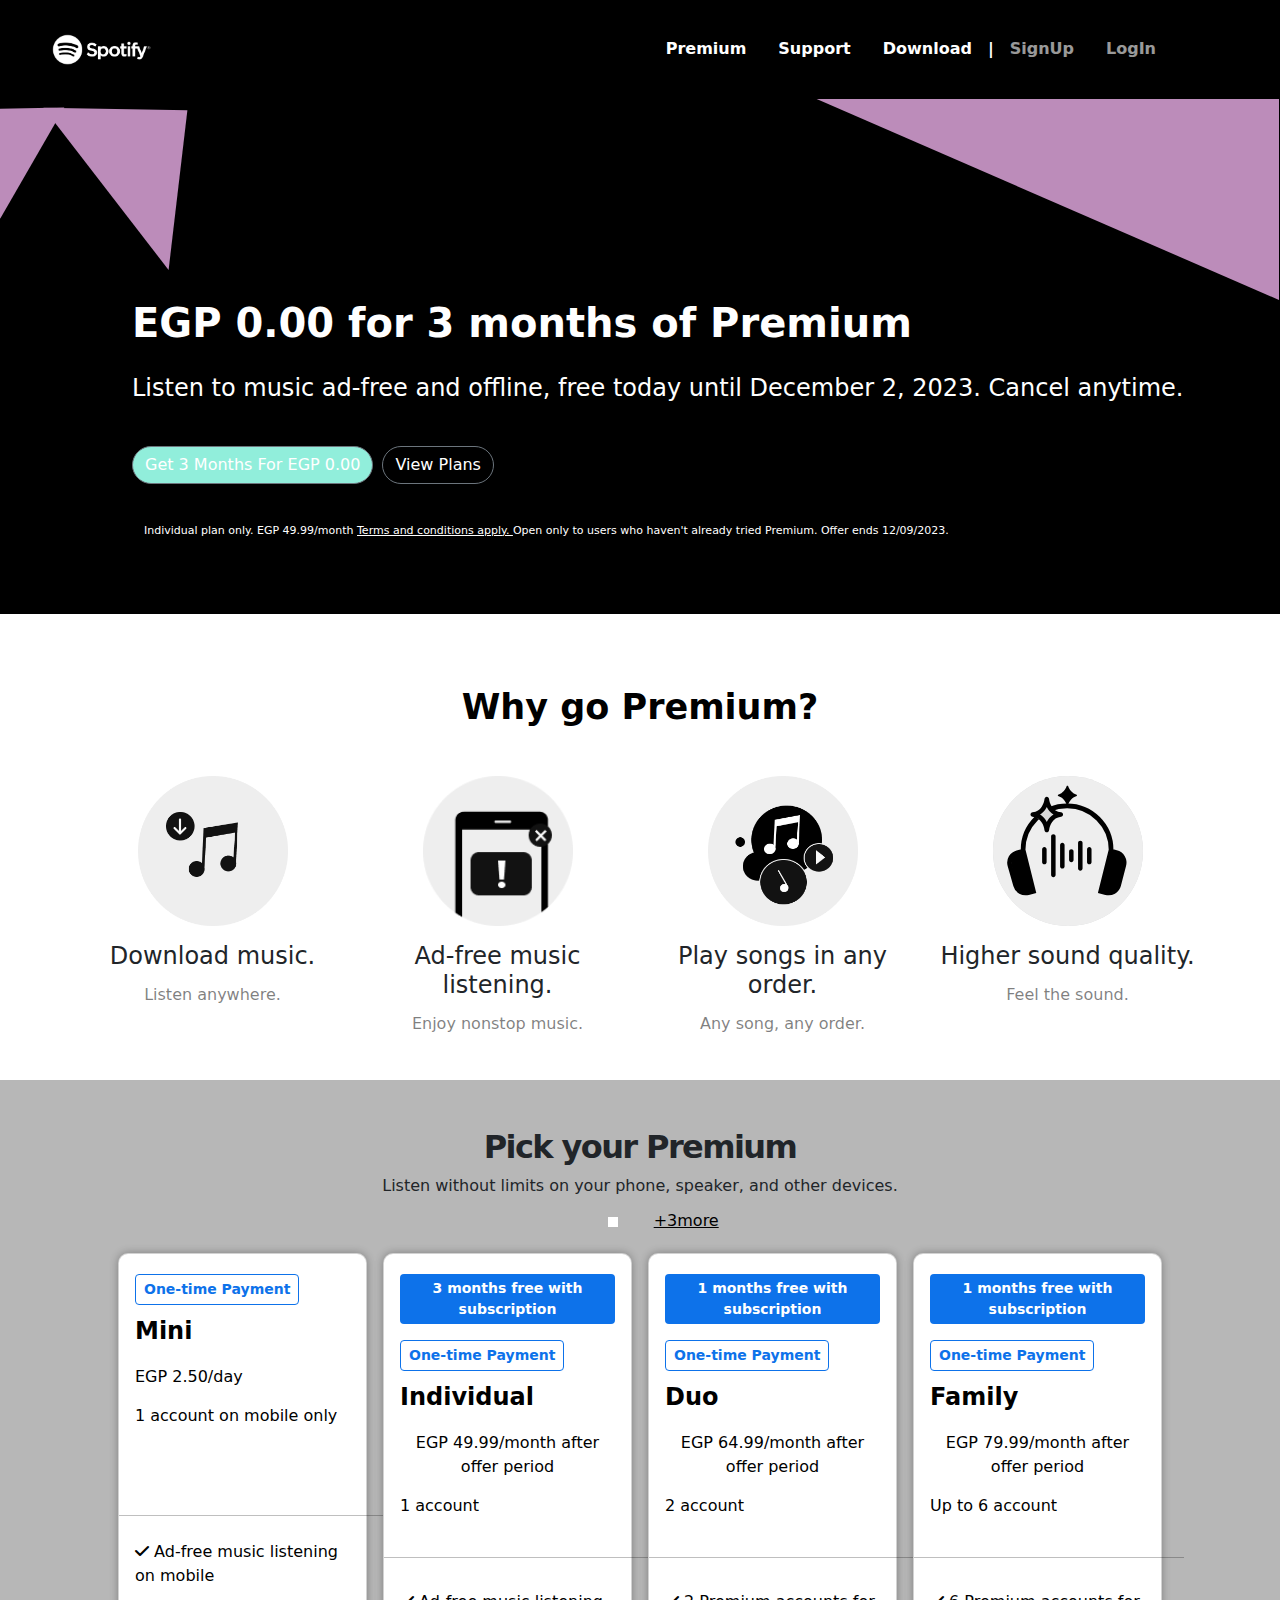
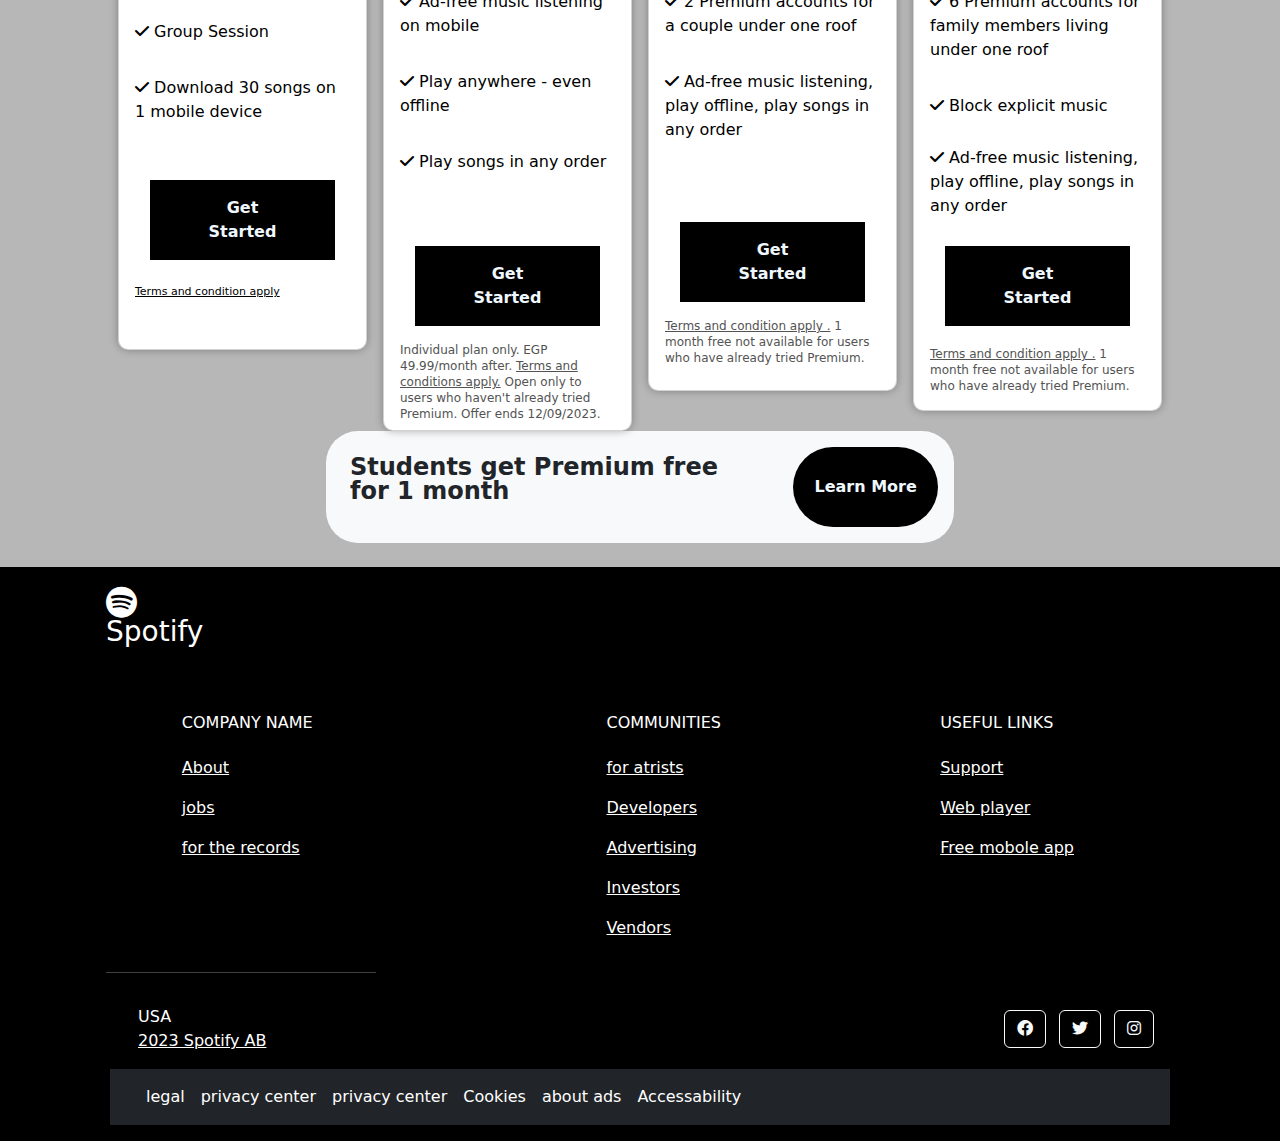
==== commit c8bb7909: "Update index.html" ====
--- a/index.html
+++ b/index.html
@@ -21,7 +21,7 @@
    
 </head>
 <body>
-    <nav class="navbar navbar-expand-lg bg-body-tertiary navbar-dark bg">
+    <nav class="navbar navbar-expand-lg  navbar-dark bg">
         <div class="container-fluid">
             <a class="navbar-brand px-md-2 py-2 py-md-4 " href="#"><img src="images/logo.png" alt=""></a>
          <button class="navbar-toggler" type="button" data-bs-toggle="offcanvas" data-bs-target="#offcanvasRight" aria-controls="offcanvasRight" aria-label="Toggle navigation">
@@ -202,7 +202,7 @@
                 listening, play offline, play songs in any order</p>
             </div>
             <br>
-            <button class="m-auto w-75 px-5 py-3 mt-1 ">Get Started</button>
+            <button class="m-auto w-75 px-5 py-3 mt-4 ">Get Started</button>
             <a class="mx-3 pt-3 pb-4 text-justify" id="terms2"><span>Terms and condition apply .</span> 1 month free not
               available for users who have already tried Premium.</a>
 
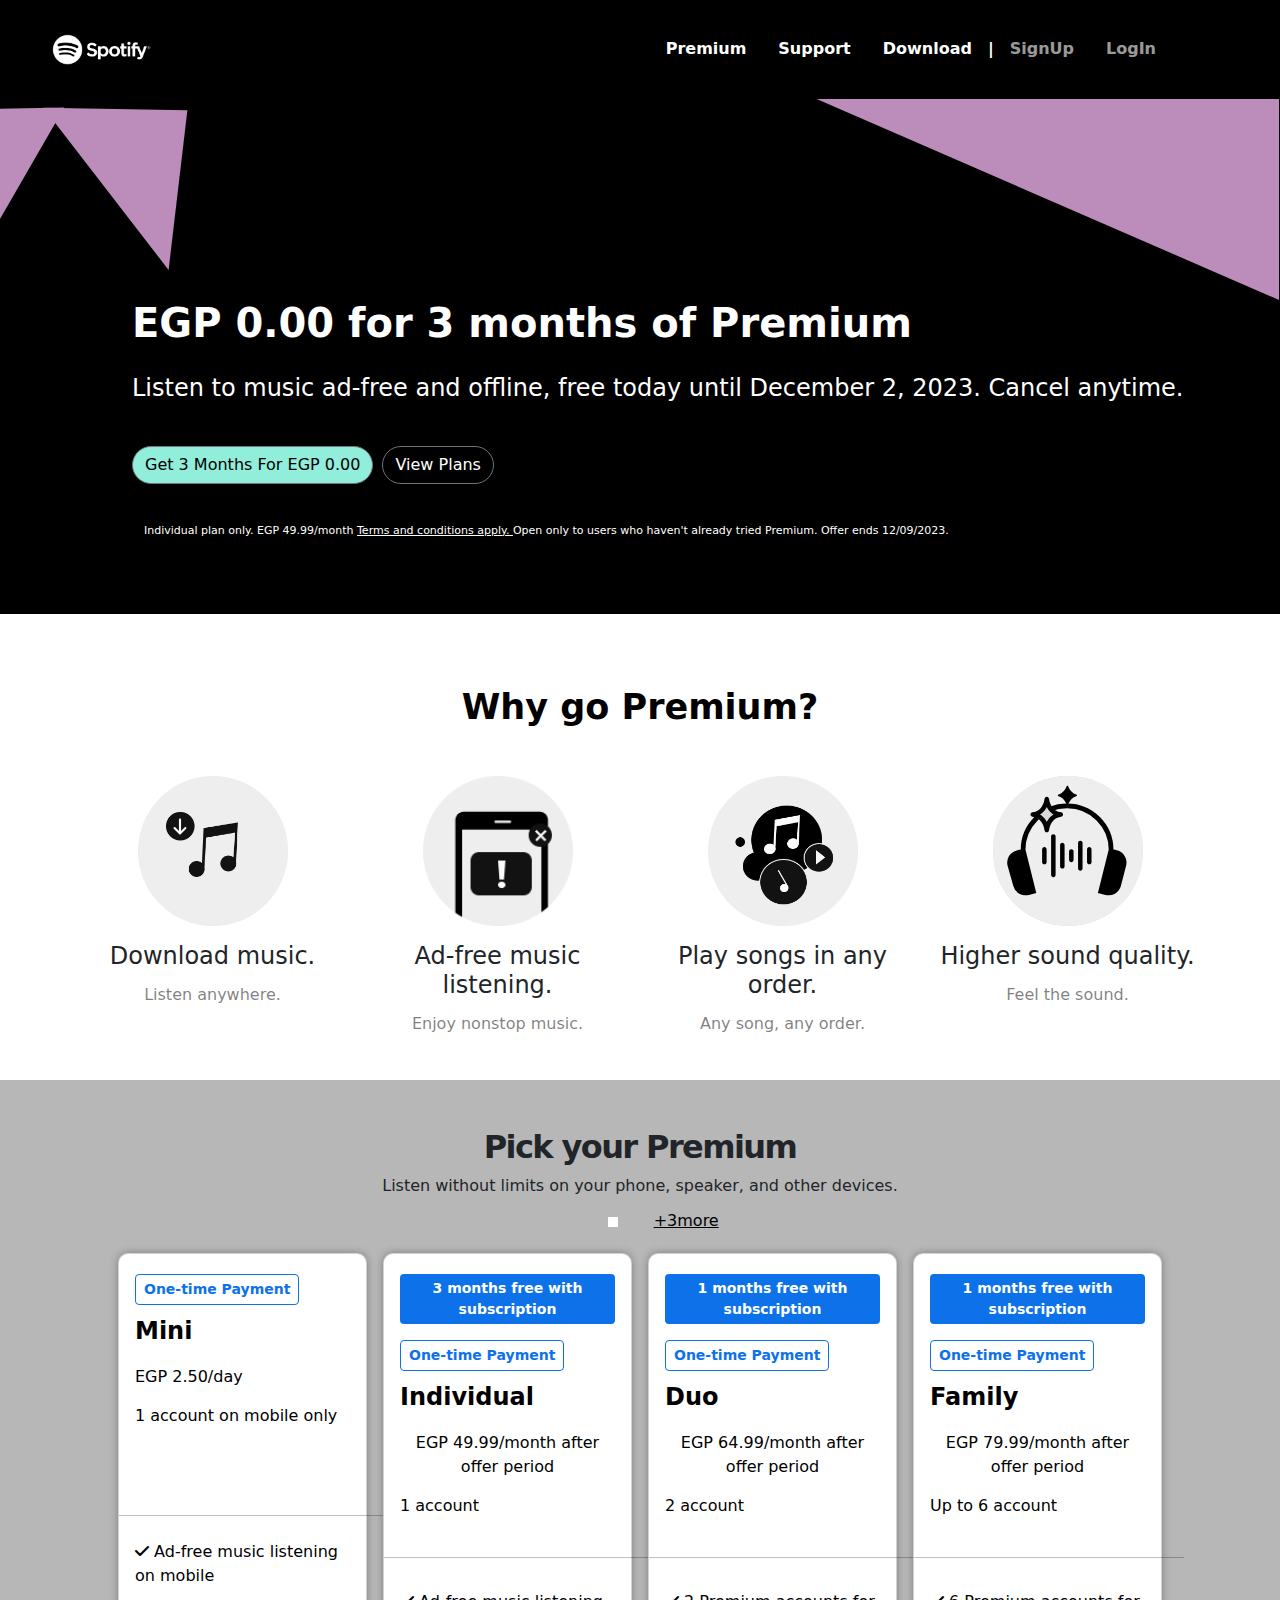
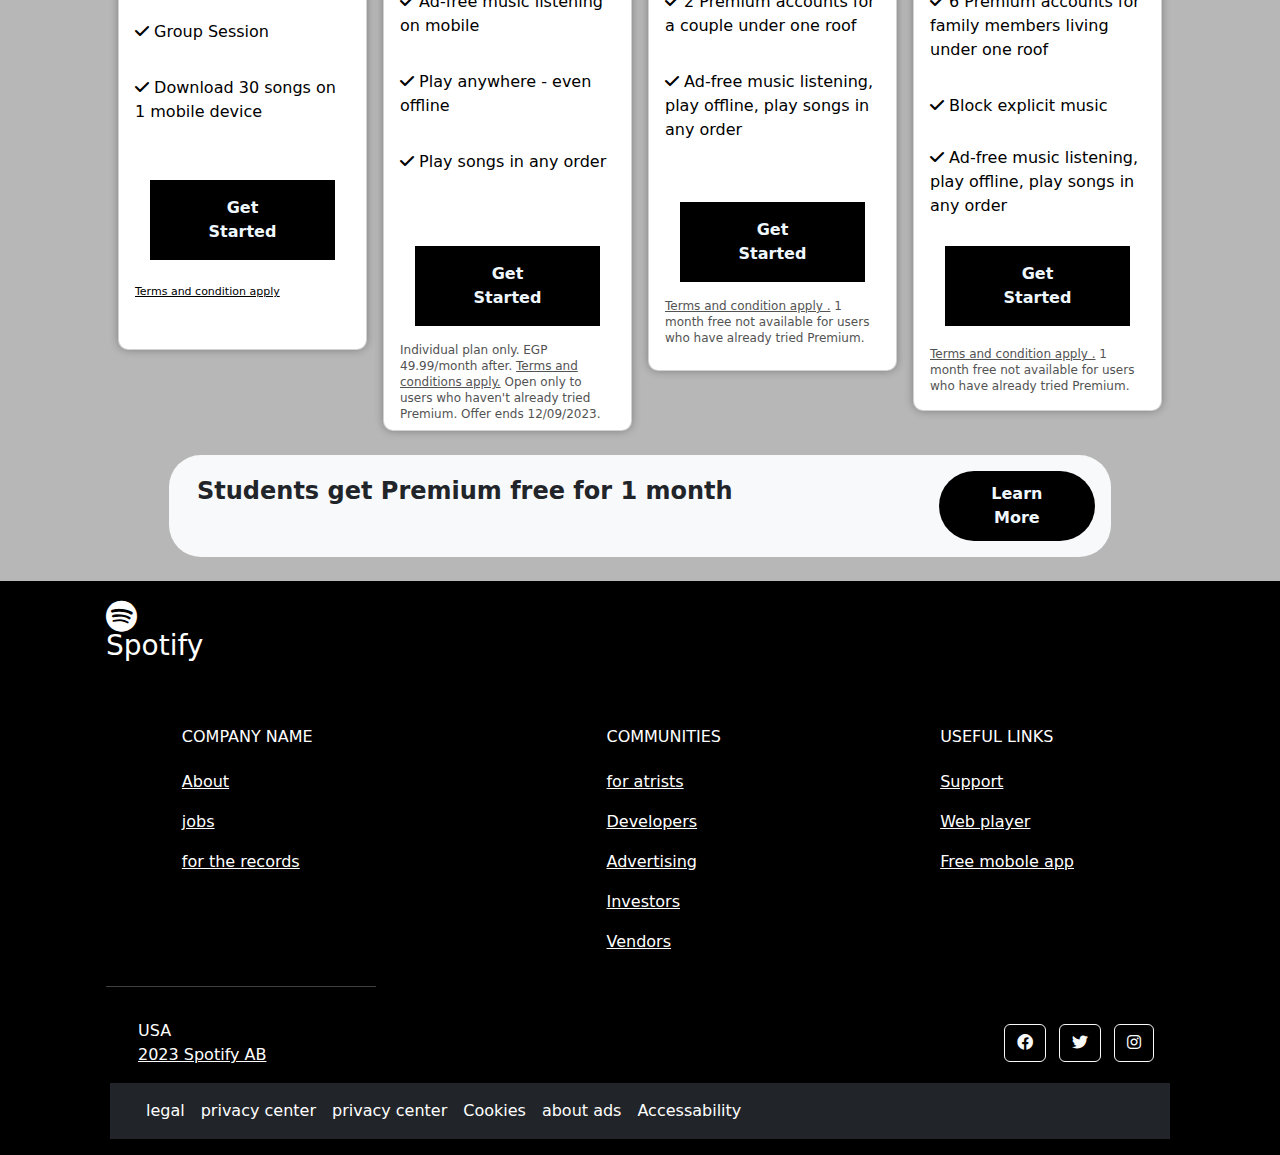
==== commit 2e672b46: "Update index.html" ====
--- a/index.html
+++ b/index.html
@@ -118,7 +118,7 @@
   <!-- end features -->
 
       </section>
-    <div class="container-fluid" id="perimum">
+   <div class="container-fluid" id="perimum">
     <h2 class="text-center pt-5">Pick your Premium</h2>
     <h3 class="text-center ">Listen without limits on your phone, speaker, and other devices. </h3>
     <div class="p-1" id="#icons">
@@ -130,7 +130,7 @@
         <a href="#" class="text-black tt" data-bs-placement="bottom" data-bs-toggle="tooltip" title="">+3more</a>
       </ul>
     </div>
-    <div class="container px-5 g-sm-3">
+    <div class="container px-5 gap-sm-3">
       <div class="row g-md-3 g-sm-5 text-center">
         <div class="col-md-3 col-sm-12">
           <div class="card my-auto" id="c1"> <span id="c2" class="py-1 px-2 mx-3">One-time Payment</span>
@@ -157,8 +157,8 @@
           </div>
           <br>
         </div>
-        <div class="col-md-3 col-sm-12">
-          <div class="card my-auto" id="c1">
+        <div class="col-md-3 col-sm-12 ">
+          <div class="card my-auto " id="c1" >
             <span id="c4" class="py-1 px-2 mx-3 mb-3 ">3 months free with subscription</span>
             <span id="c2" class="py-1 px-2 mx-3">One-time Payment</span>
             <p id="p1" class="mx-3 pt-2 ">Individual</p>
@@ -184,7 +184,9 @@
 
 
           </div>
-        </div>
+          <br>
+        </div>
+        
         <div class="col-md-3 col-sm-12">
           <div class="card my-auto" id="c1">
             <span id="c4" class="py-1 px-2 mx-3 mb-3 ">1 months free with subscription</span>
@@ -202,14 +204,15 @@
                 listening, play offline, play songs in any order</p>
             </div>
             <br>
-            <button class="m-auto w-75 px-5 py-3 mt-4 ">Get Started</button>
+            <button class="m-auto w-75 px-5 py-3 mt-1 ">Get Started</button>
             <a class="mx-3 pt-3 pb-4 text-justify" id="terms2"><span>Terms and condition apply .</span> 1 month free not
               available for users who have already tried Premium.</a>
 
           </div>
-        </div>
-
-        <div class="col-md-3 col-sm-12">
+          <br>
+        </div>
+
+        <div class="col-md-3 col-sm-12 ">
           <div class="card my-auto" id="c1">
             <span id="c4" class="py-1 px-2 mx-3 mb-3 ">1 months free with subscription</span>
             <span id="c2" class="py-1 px-2 mx-3">One-time Payment</span>
@@ -234,15 +237,20 @@
 
 
           </div>
+          <br>
+
         </div>
       </div>
     </div>
-    <div class=" justify-content-center py-3 d-flex bg-light rounded-5 w-50 mx-auto  ">
-      <p class=" w-75 px-3 mx-2 py-2 " id="pfoot">Students get Premium free for 1 month</p>
-      <button id="bot1" class=" w-25 py-2 mx-3">Learn More</button>
+    <div class=" justify-content-center py-3 d-lg-flex bg-light rounded-5 w-75 mx-auto  ">
+      <p class=" w-75 px-1 mx-4 py-md-2 " id="pfoot">Students get Premium free for 1 month</p>
+      <button id="bot1" class=" p-4 py-2 g-sm-3 my-2 my-md-0 text-center mt-4 mx-3 ">Learn More</button>
     </div>
     <br>
   </div>
+  
+
+
   </div>
 
       <section>
--- a/css/master.css
+++ b/css/master.css
@@ -107,7 +107,7 @@
 .button{
     padding: 12px 50px;
     background-color: var(--thirdcolor)!important;
-    color: var(--maincolor);
+    color: var(--maincolor)!important;
     font-size: 16px;
     font-weight: 500;
     margin-right: 4px;
@@ -115,7 +115,7 @@
 .button:hover{
     font-weight: 900;
     transform: scale(1.02,1.02);
-    color: var(--maincolor);
+    color: var(--maincolor)!important;
 }
 .button2{
     padding: 10px 35px;
@@ -218,4 +218,4 @@
     font-weight: 400 !important;
     font-size: 20px !important;
 }
-/* end features */+/* end features */
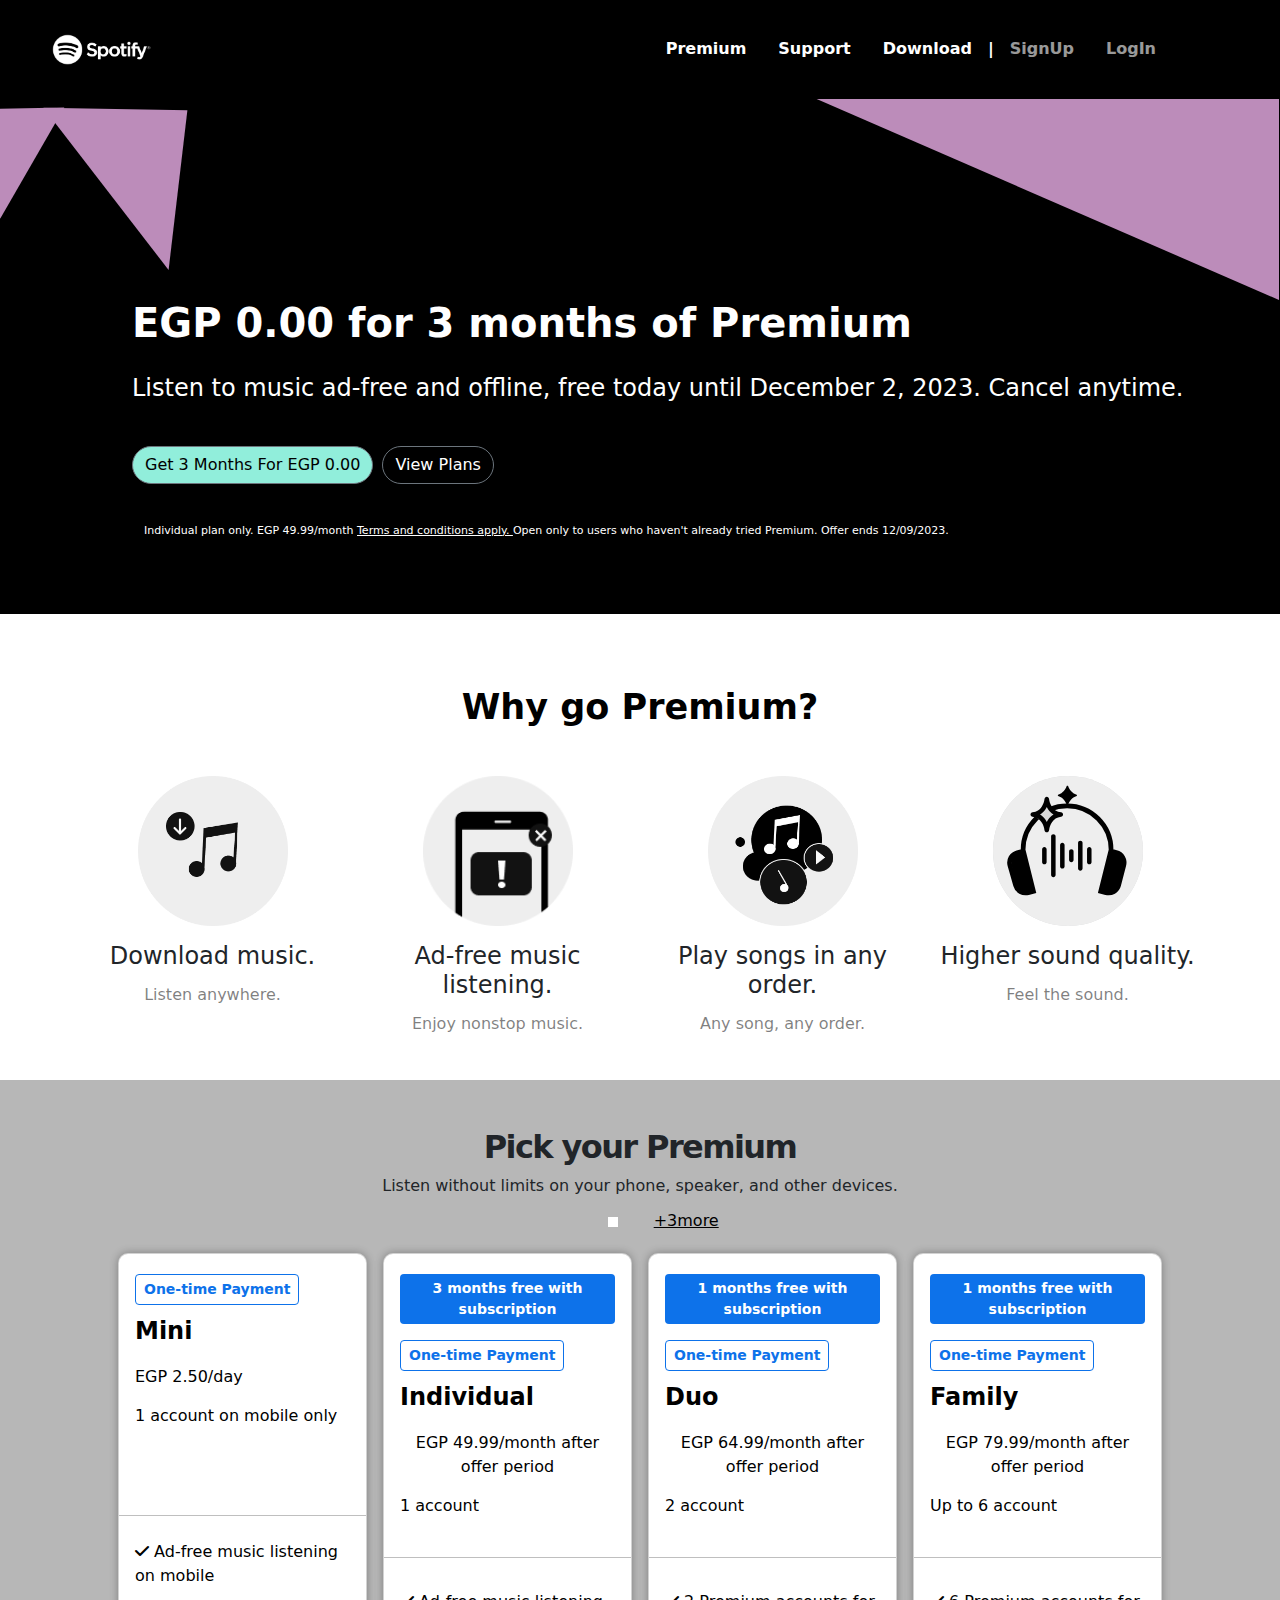
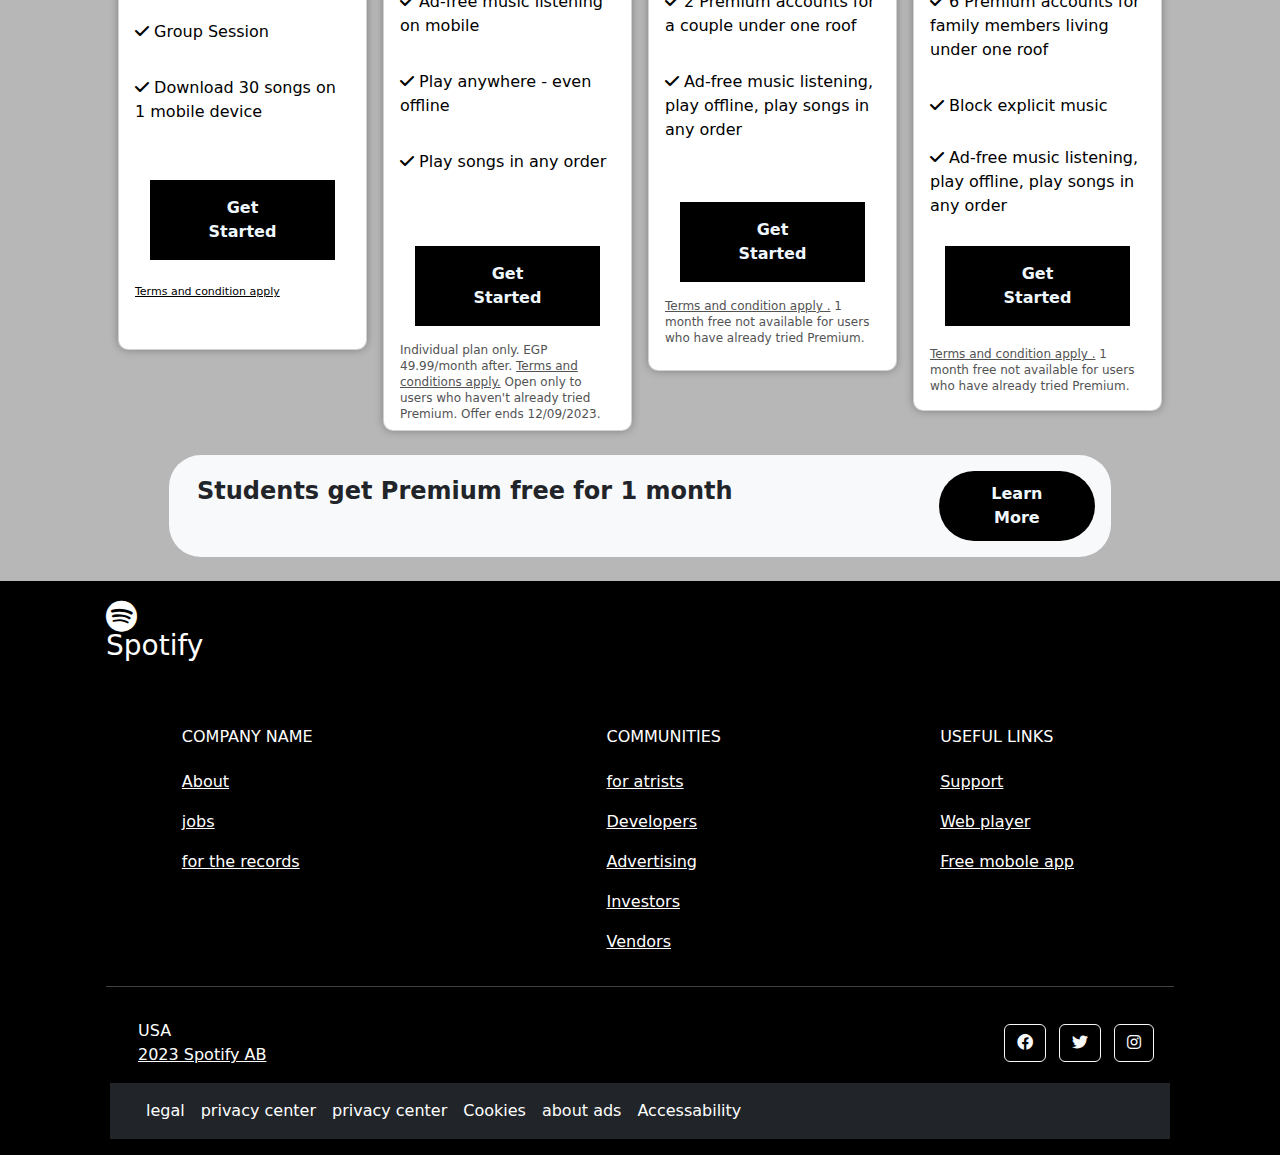
==== commit 8db0c1d3: "Update index.html" ====
--- a/index.html
+++ b/index.html
@@ -132,7 +132,7 @@
     </div>
     <div class="container px-5 gap-sm-3">
       <div class="row g-md-3 g-sm-5 text-center">
-        <div class="col-md-3 col-sm-12">
+        <div class="col-lg-3 col-sm-12">
           <div class="card my-auto" id="c1"> <span id="c2" class="py-1 px-2 mx-3">One-time Payment</span>
             <p id="p1" class="mx-3 pt-2 ">Mini</p>
             <p id="p2" class="mx-3 ">EGP 2.50/day</p>
@@ -157,7 +157,7 @@
           </div>
           <br>
         </div>
-        <div class="col-md-3 col-sm-12 ">
+        <div class="col-lg-3 col-sm-12 ">
           <div class="card my-auto " id="c1" >
             <span id="c4" class="py-1 px-2 mx-3 mb-3 ">3 months free with subscription</span>
             <span id="c2" class="py-1 px-2 mx-3">One-time Payment</span>
@@ -187,7 +187,7 @@
           <br>
         </div>
         
-        <div class="col-md-3 col-sm-12">
+        <div class="col-lg-3 col-sm-12">
           <div class="card my-auto" id="c1">
             <span id="c4" class="py-1 px-2 mx-3 mb-3 ">1 months free with subscription</span>
             <span id="c2" class="py-1 px-2 mx-3">One-time Payment</span>
@@ -212,7 +212,7 @@
           <br>
         </div>
 
-        <div class="col-md-3 col-sm-12 ">
+        <div class="col-lg-3 col-sm-12 ">
           <div class="card my-auto" id="c1">
             <span id="c4" class="py-1 px-2 mx-3 mb-3 ">1 months free with subscription</span>
             <span id="c2" class="py-1 px-2 mx-3">One-time Payment</span>
--- a/css/spotify.css
+++ b/css/spotify.css
@@ -83,8 +83,8 @@
 }
 hr{
   font-weight: bolder;
-width: 270px;
   border: 1px solid black;
+  width:100%;
 }
 button{
     box-sizing: border-box;
@@ -138,4 +138,4 @@
   transition: border-color 200ms ease-in 0s;
       border-radius: 500px;
     border: 3px solid transparent;
-}+}
